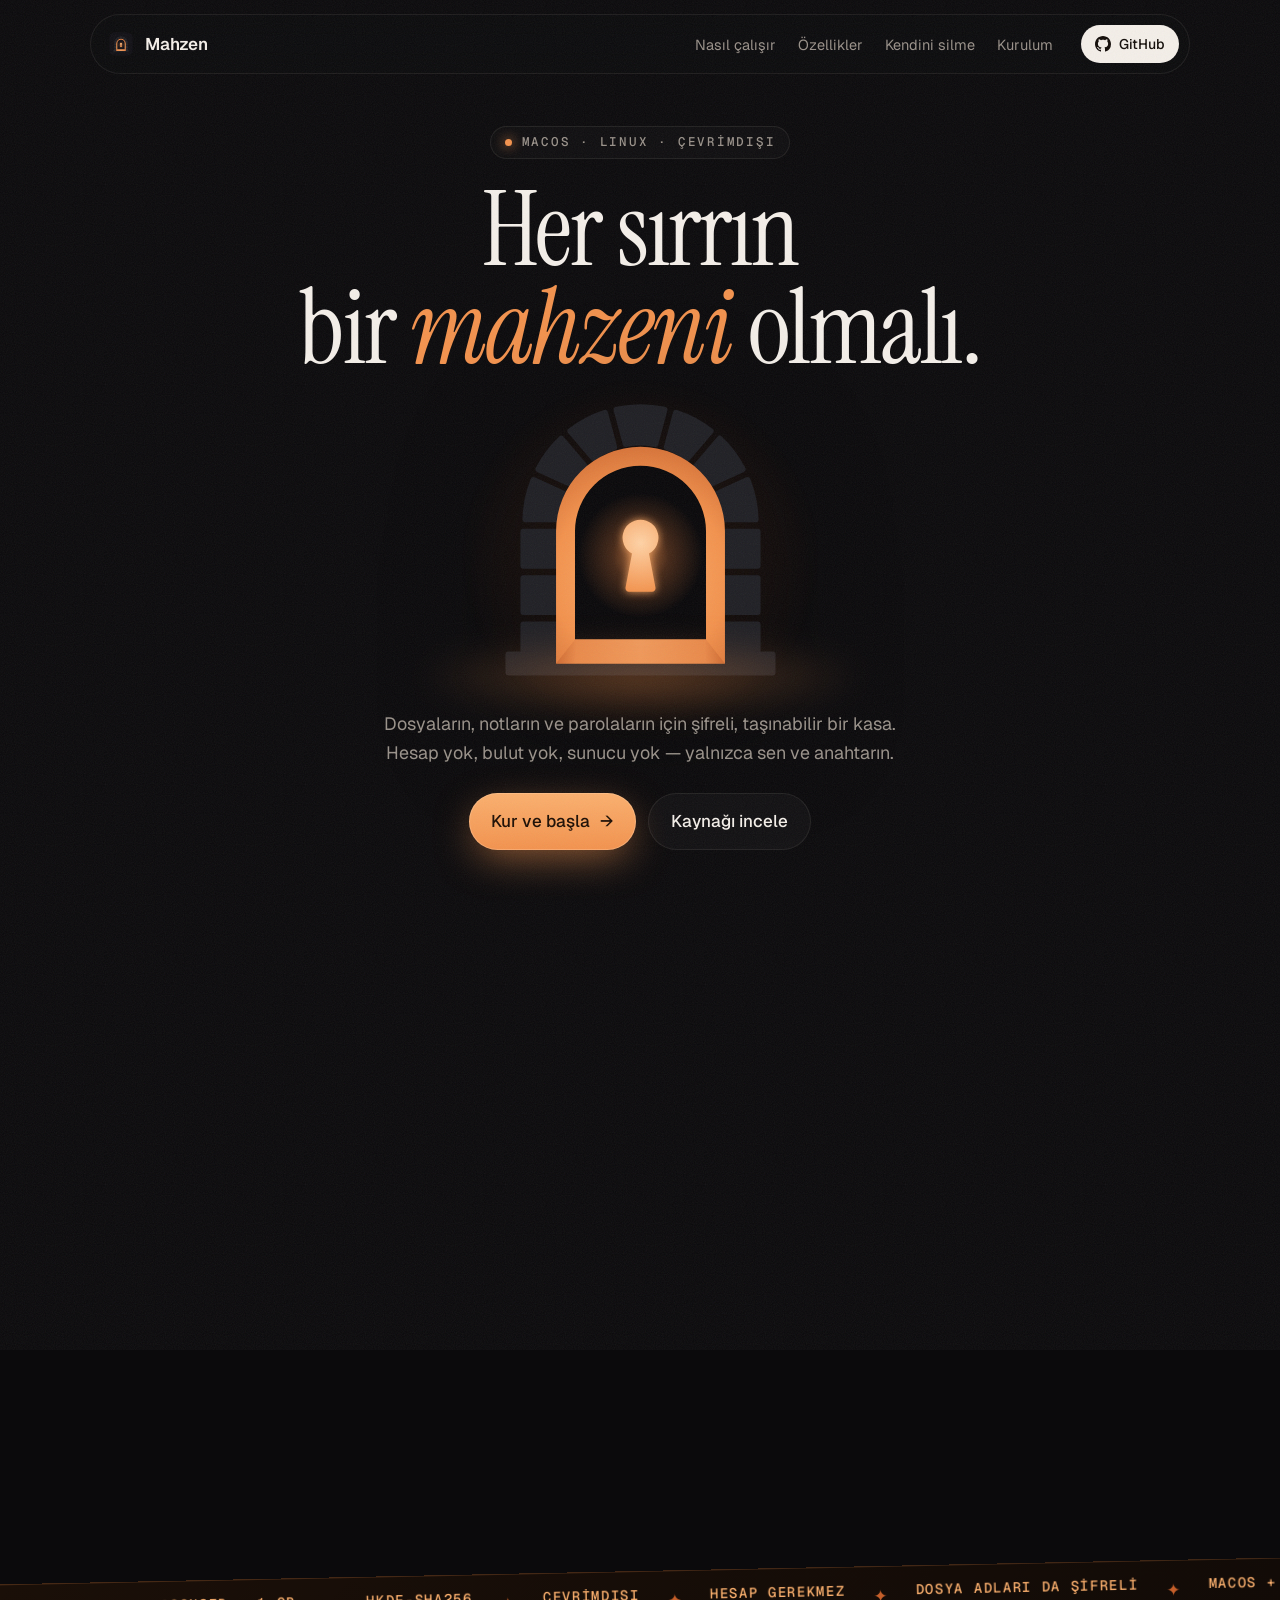
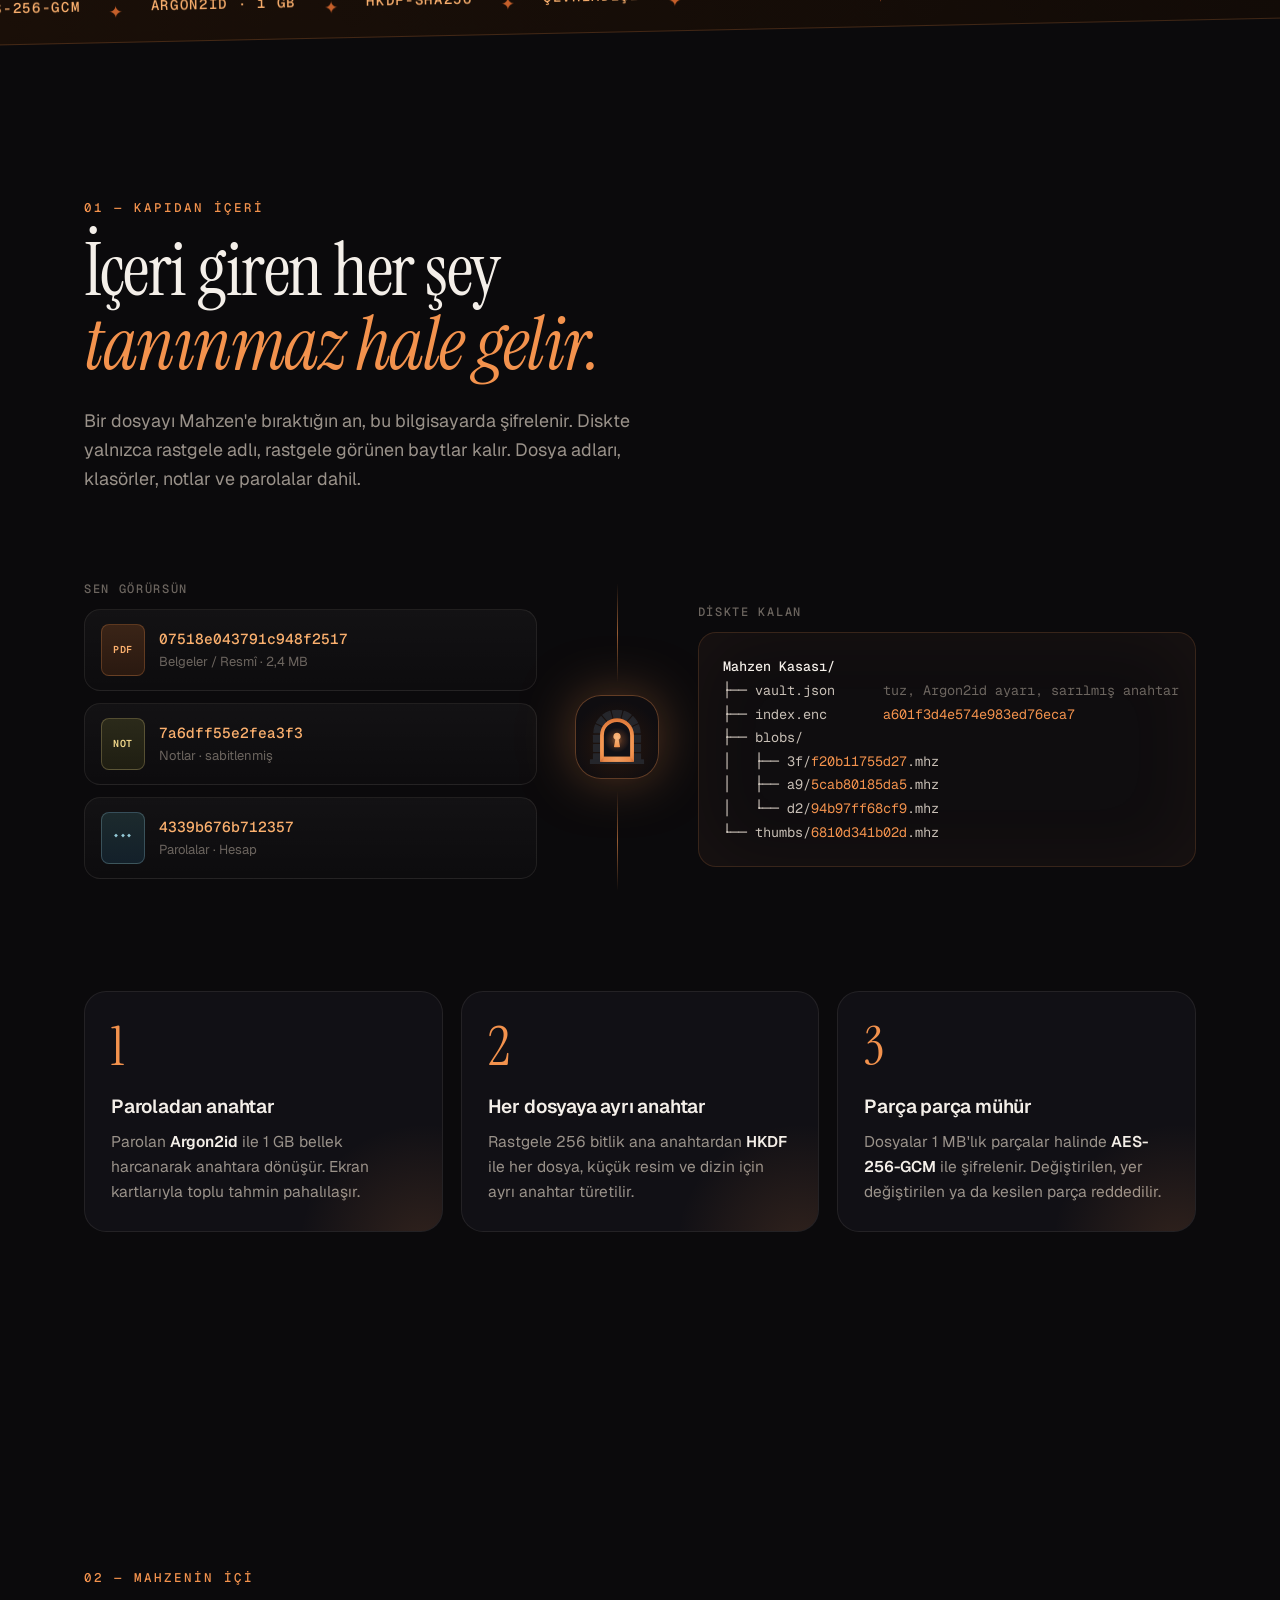
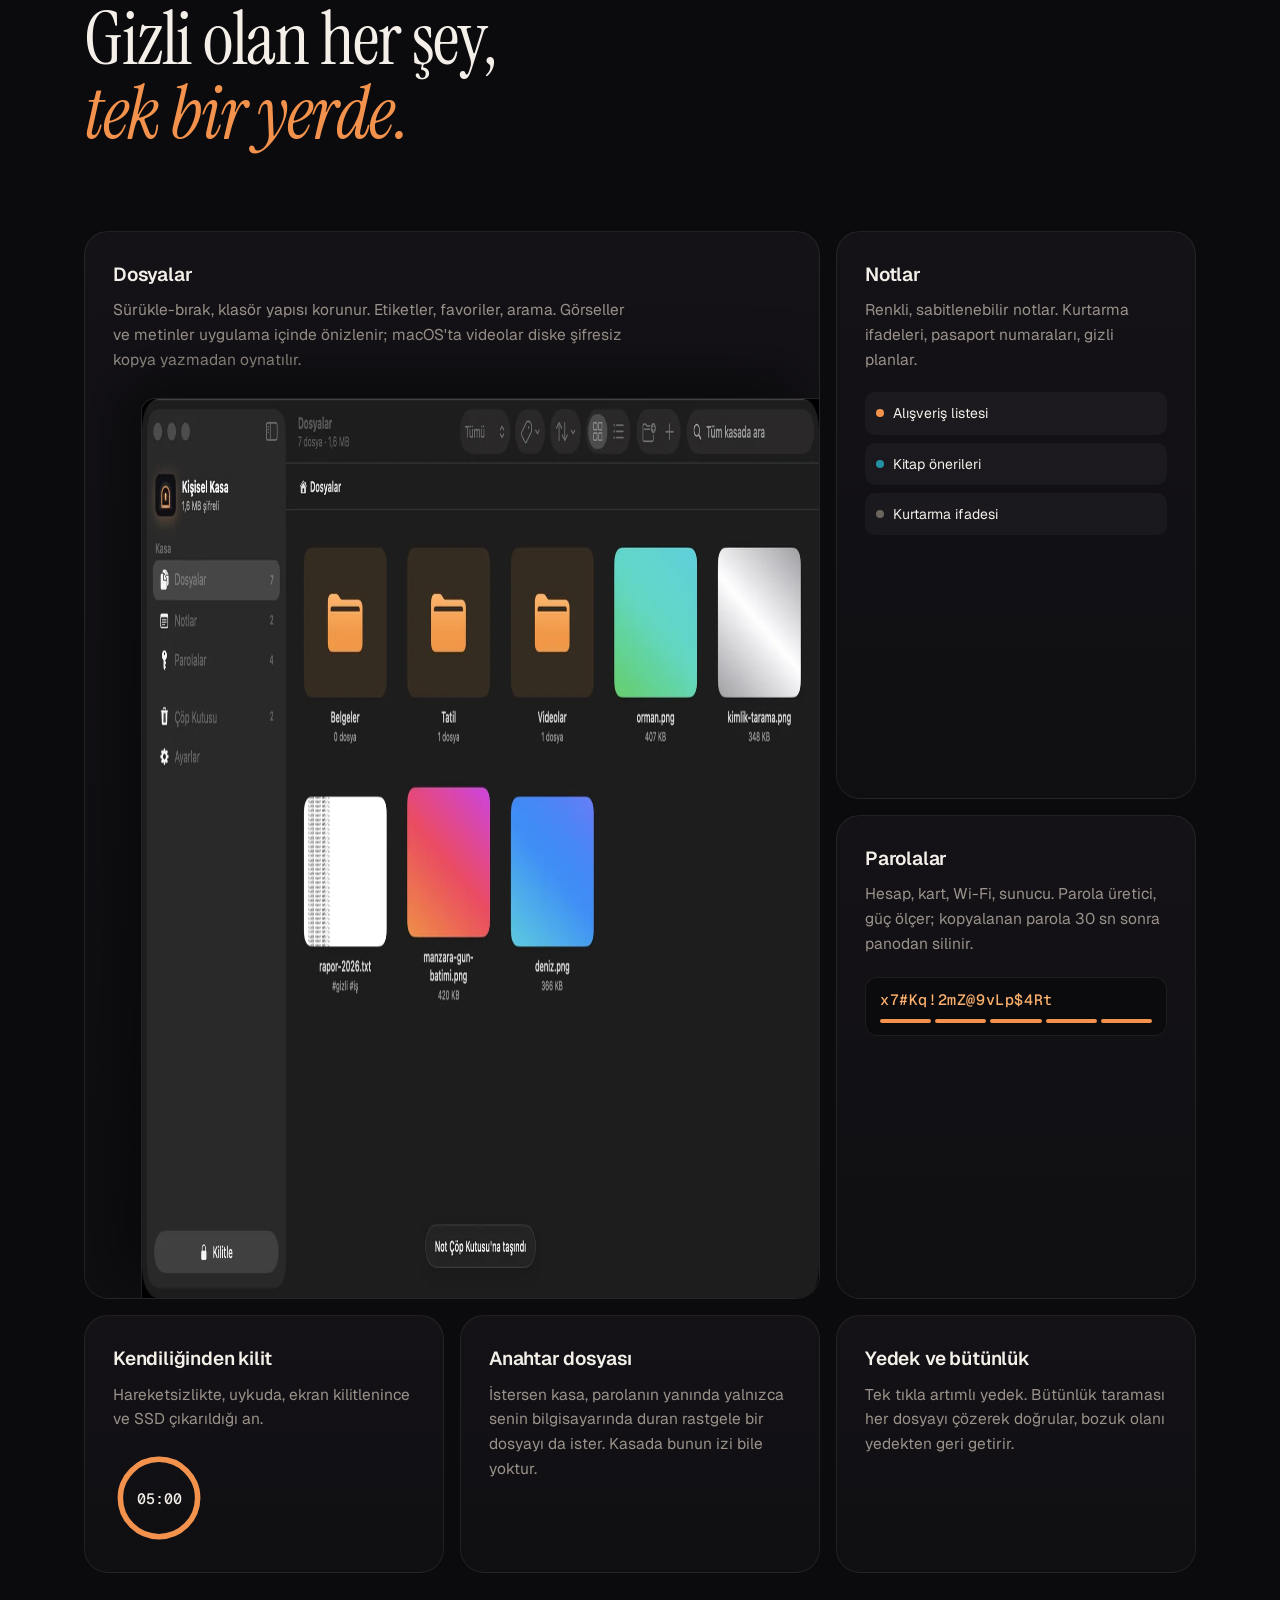
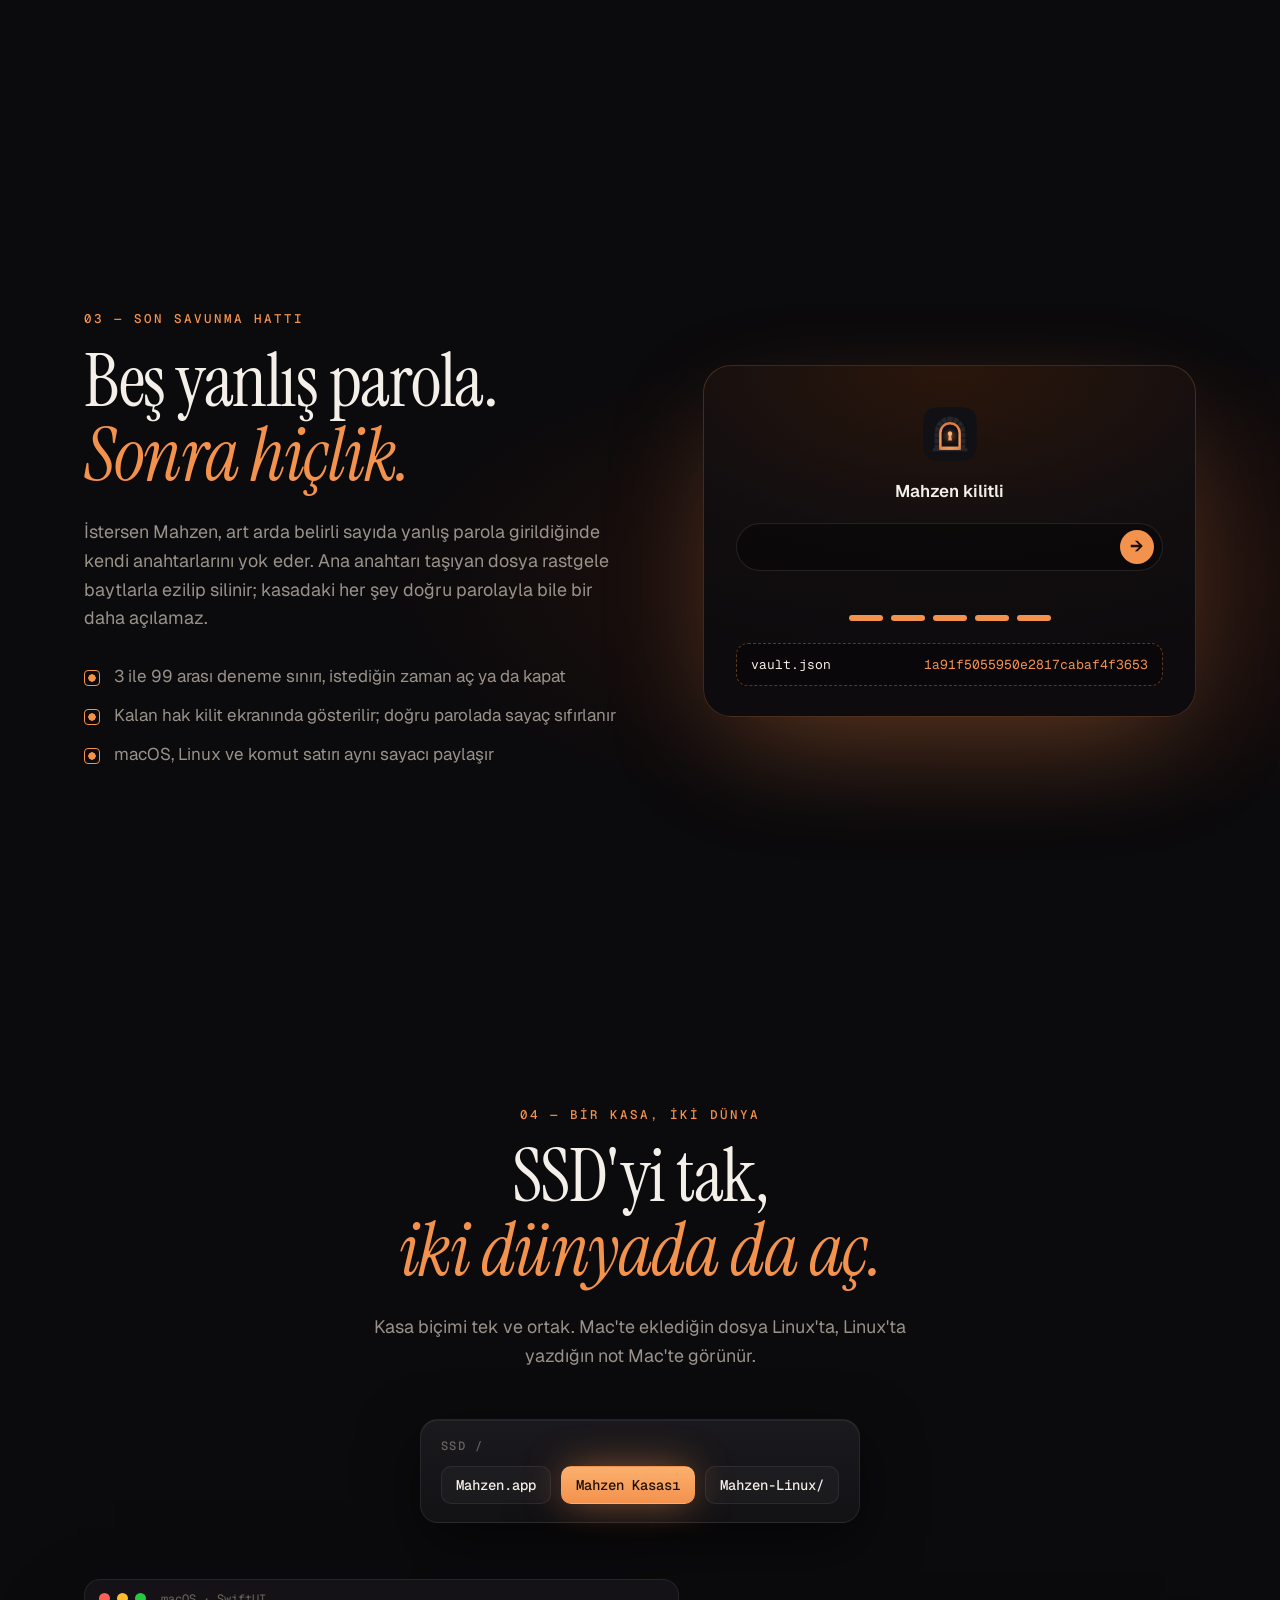
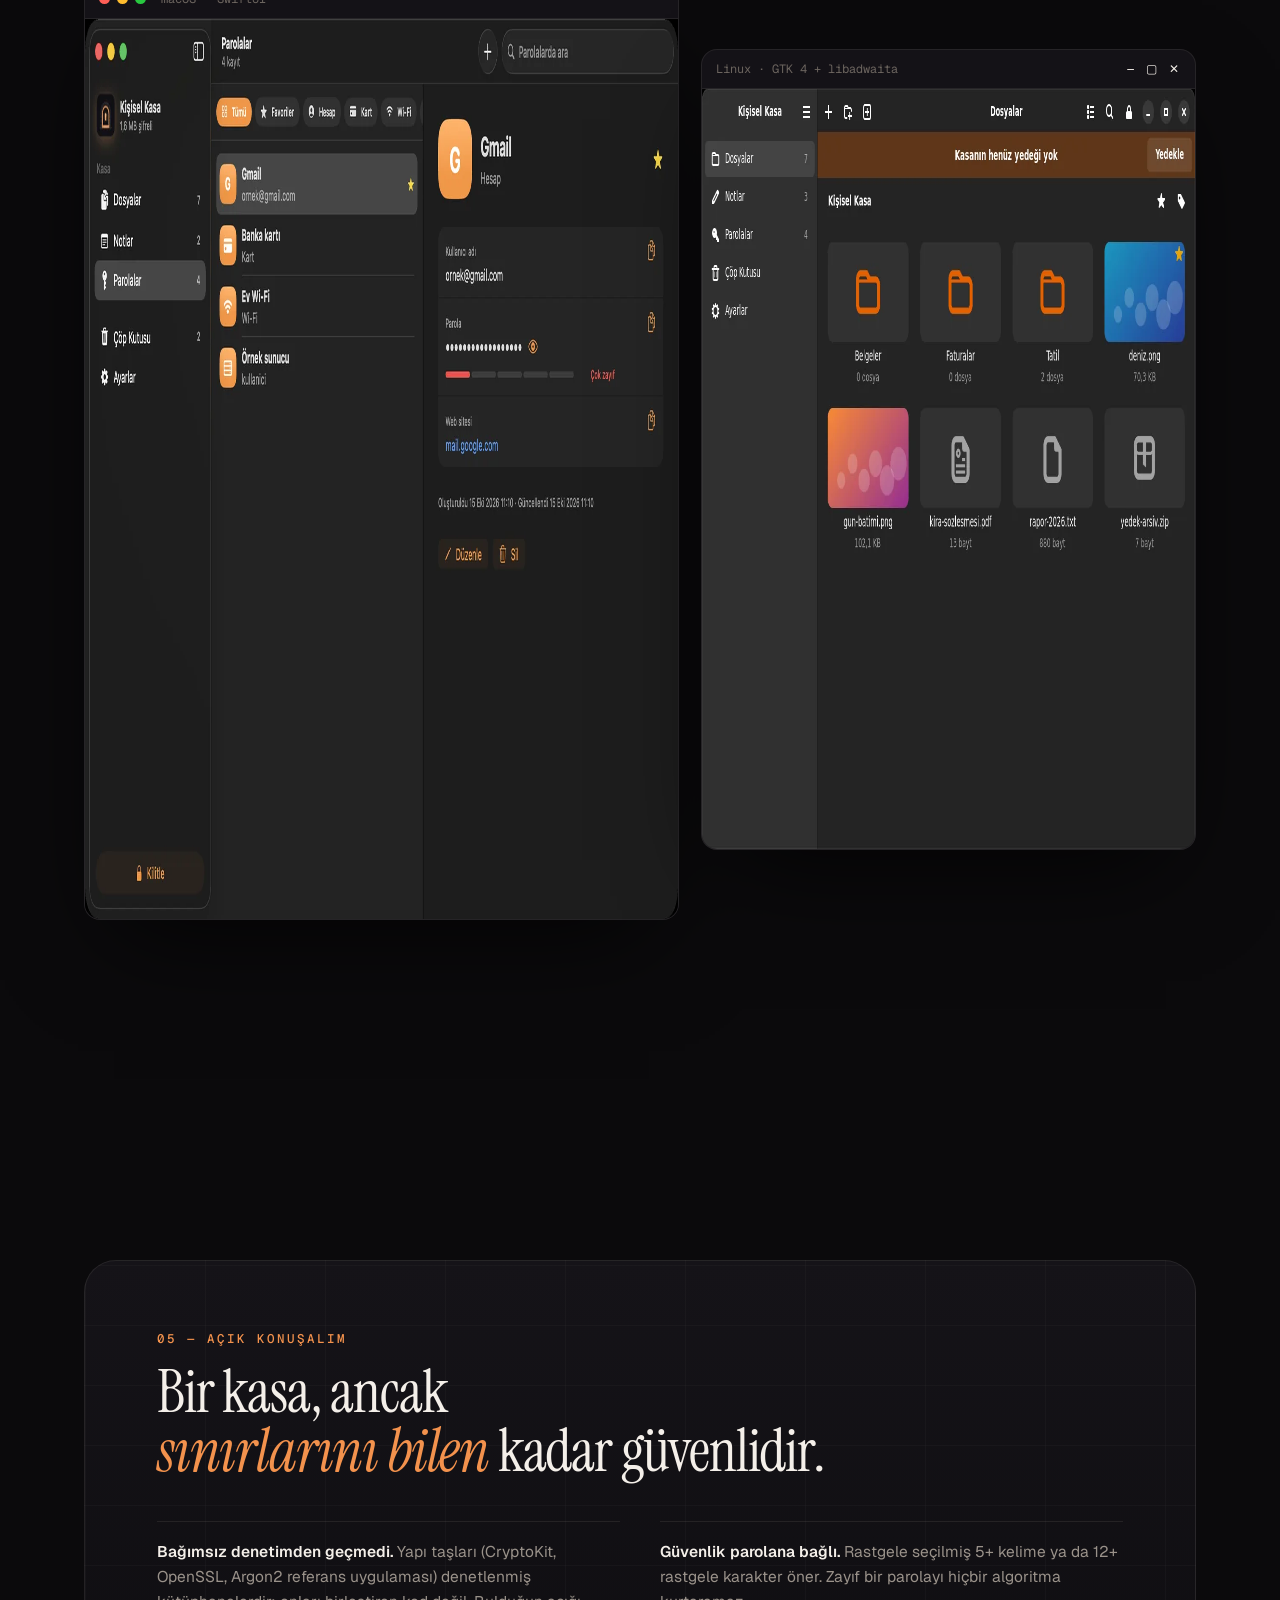
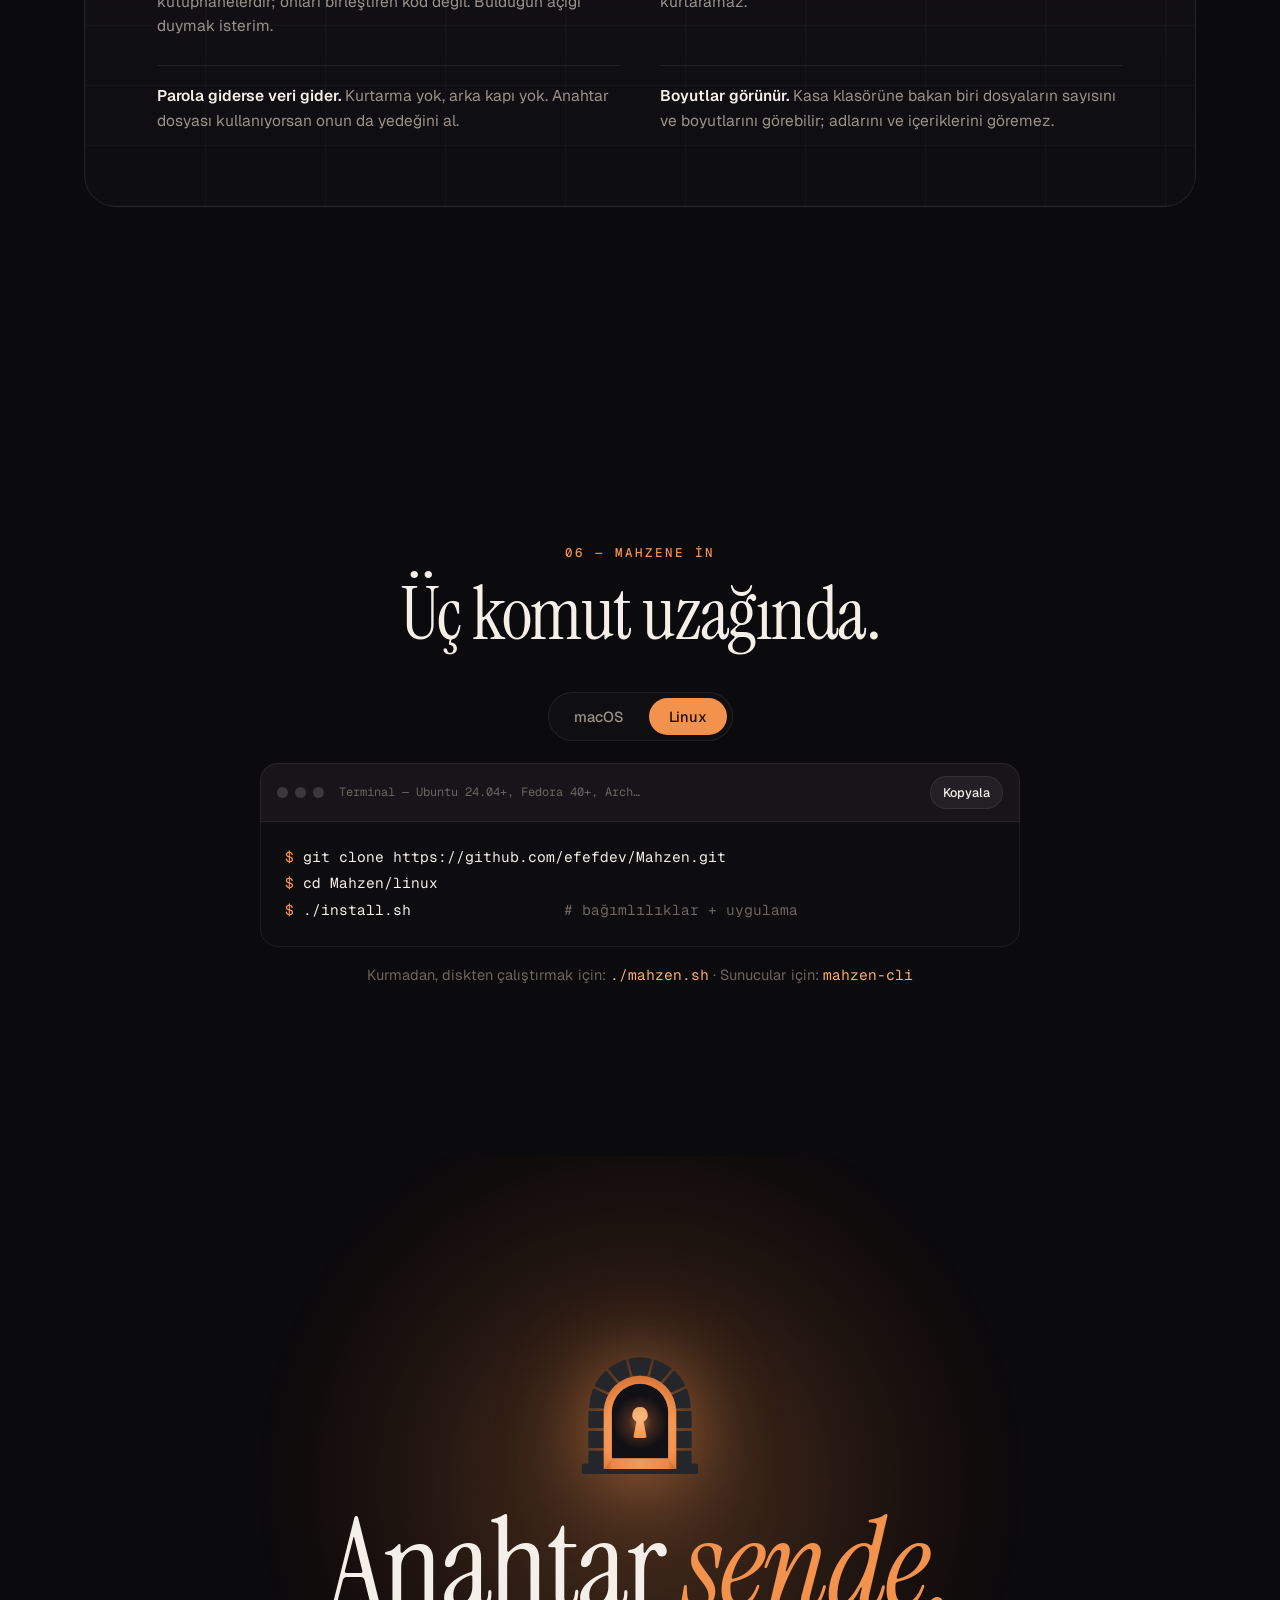
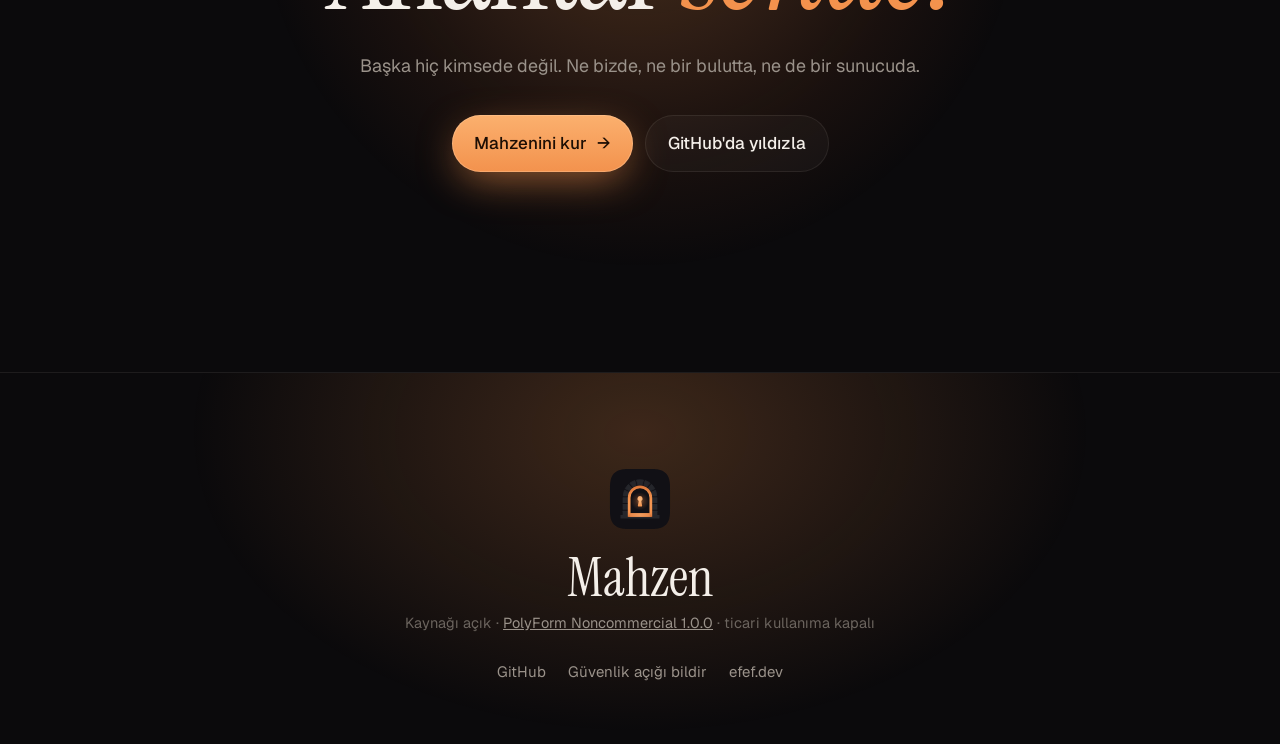
==== site/index.html @ 6183d51f "Tanıtım sitesi: mahzen.efef.dev - site/: tek sayfalık statik site (turuncu-siyah, mahzen kapısı tema" ====
<!doctype html>
<html lang="tr">
<head>
  <meta charset="utf-8">
  <meta name="viewport" content="width=device-width, initial-scale=1">
  <title>Mahzen — Dosyaların için şifreli bir mahzen</title>
  <meta name="description" content="Mahzen; dosyalarını, notlarını ve parolalarını tek bir şifreli klasörde saklayan, çevrimdışı çalışan bir kasa. AES-256-GCM ve Argon2id. macOS ve Linux.">
  <meta name="theme-color" content="#0b0a0c">
  <link rel="canonical" href="https://mahzen.efef.dev/">
  <link rel="icon" href="img/mahzen-logo.svg" type="image/svg+xml">
  <meta property="og:type" content="website">
  <meta property="og:url" content="https://mahzen.efef.dev/">
  <meta property="og:title" content="Mahzen — Dosyaların için şifreli bir mahzen">
  <meta property="og:description" content="Dosyalar, notlar ve parolalar için çevrimdışı, şifreli, taşınabilir kasa. macOS ve Linux.">
  <meta property="og:image" content="https://mahzen.efef.dev/img/og.png">
  <meta name="twitter:card" content="summary_large_image">
  <link rel="preconnect" href="https://fonts.googleapis.com">
  <link rel="preconnect" href="https://fonts.gstatic.com" crossorigin>
  <link href="https://fonts.googleapis.com/css2?family=Geist:wght@300..700&family=Geist+Mono:wght@400;500&family=Instrument+Serif:ital@0;1&display=swap" rel="stylesheet">
  <link rel="stylesheet" href="style.css">
</head>
<body>
  <div class="grain" aria-hidden="true"></div>

  <header class="nav" id="nav">
    <a class="brand" href="#ust" aria-label="Mahzen, başa dön">
      <img src="img/mahzen-logo.svg" alt="" width="28" height="28">
      <span>Mahzen</span>
    </a>
    <nav aria-label="Bölümler">
      <a href="#nasil">Nasıl çalışır</a>
      <a href="#ozellikler">Özellikler</a>
      <a href="#sinir">Kendini silme</a>
      <a href="#kurulum">Kurulum</a>
    </nav>
    <a class="nav-cta" href="https://github.com/efefdev/Mahzen" rel="noopener">
      <svg viewBox="0 0 16 16" aria-hidden="true"><path fill="currentColor" d="M8 0C3.58 0 0 3.58 0 8c0 3.54 2.29 6.53 5.47 7.59.4.07.55-.17.55-.38 0-.19-.01-.82-.01-1.49-2.01.37-2.53-.49-2.69-.94-.09-.23-.48-.94-.82-1.13-.28-.15-.68-.52-.01-.53.63-.01 1.08.58 1.23.82.72 1.21 1.87.87 2.33.66.07-.52.28-.87.51-1.07-1.78-.2-3.64-.89-3.64-3.95 0-.87.31-1.59.82-2.15-.08-.2-.36-1.02.08-2.12 0 0 .67-.21 2.2.82.64-.18 1.32-.27 2-.27.68 0 1.36.09 2 .27 1.53-1.04 2.2-.82 2.2-.82.44 1.1.16 1.92.08 2.12.51.56.82 1.27.82 2.15 0 3.07-1.87 3.75-3.65 3.95.29.25.54.73.54 1.48 0 1.07-.01 1.93-.01 2.2 0 .21.15.46.55.38A8.013 8.013 0 0016 8c0-4.42-3.58-8-8-8z"/></svg>
      GitHub
    </a>
  </header>

  <main id="ust">
    <!-- GİRİŞ: mahzen kapısı -->
    <section class="hero" id="hero">
      <div class="hero-sticky">
        <div class="hero-light" aria-hidden="true"></div>
        <p class="eyebrow"><span class="dot"></span> <span lang="en">macOS · Linux</span> · çevrimdışı</p>
        <h1 class="hero-title">
          <span class="line">Her sırrın</span>
          <span class="line">bir <em>mahzeni</em> olmalı.</span>
        </h1>

        <div class="arch-wrap" aria-hidden="true">
          <svg class="arch" viewBox="440 440 1120 1120">
            <defs>
              <radialGradient id="a-frame" gradientUnits="userSpaceOnUse" cx="1000" cy="1150" r="640">
                <stop offset="0" stop-color="#FBB06E"/><stop offset="0.55" stop-color="#F3924D"/><stop offset="1" stop-color="#C55F2A"/>
              </radialGradient>
              <linearGradient id="a-sill" gradientUnits="userSpaceOnUse" x1="661" y1="0" x2="1339" y2="0">
                <stop offset="0" stop-color="#C9652E"/><stop offset="0.12" stop-color="#E9894A"/><stop offset="0.5" stop-color="#F09A5C"/><stop offset="0.88" stop-color="#E9894A"/><stop offset="1" stop-color="#C9652E"/>
              </linearGradient>
              <radialGradient id="a-glow" gradientUnits="userSpaceOnUse" cx="1000" cy="1060" r="250">
                <stop offset="0" stop-color="#F59A55" stop-opacity="0.75"/><stop offset="0.45" stop-color="#E07A3A" stop-opacity="0.28"/><stop offset="1" stop-color="#E07A3A" stop-opacity="0"/>
              </radialGradient>
              <radialGradient id="a-key" gradientUnits="userSpaceOnUse" cx="1000" cy="1010" r="210">
                <stop offset="0" stop-color="#FFD3A6"/><stop offset="1" stop-color="#F39049"/>
              </radialGradient>
            </defs>
            <path class="stones" fill="#1F1F24" stroke="#1F1F24" stroke-width="24" stroke-linejoin="round" d="M538.0,915.0 A462,462 0 0 1 570.2,757.5 L699.7,816.5 A320,320 0 0 0 680.0,915.0 Z M590.1,713.8 A462,462 0 0 1 682.1,591.7 L774.5,699.9 A320,320 0 0 0 719.6,772.9 Z M718.6,560.6 A462,462 0 0 1 857.4,487.6 L894.3,625.0 A320,320 0 0 0 811.0,668.8 Z M903.8,475.1 A462,462 0 0 1 1096.2,475.1 L1059.4,612.6 A320,320 0 0 0 940.6,612.6 Z M1142.6,487.6 A462,462 0 0 1 1281.4,560.6 L1189.0,668.8 A320,320 0 0 0 1105.7,625.0 Z M1317.9,591.7 A462,462 0 0 1 1409.9,713.8 L1280.4,772.9 A320,320 0 0 0 1225.5,699.9 Z M1429.8,757.5 A462,462 0 0 1 1462.0,915.0 L1320.0,915.0 A320,320 0 0 0 1300.3,816.5 Z"/>
            <g class="stones" fill="#1F1F24">
              <rect x="518" y="953" width="200" height="160" rx="12"/><rect x="518" y="1139" width="200" height="160" rx="12"/>
              <rect x="518" y="1325" width="200" height="160" rx="12"/><rect x="1282" y="953" width="200" height="160" rx="12"/>
              <rect x="1282" y="1139" width="200" height="160" rx="12"/><rect x="1282" y="1325" width="200" height="160" rx="12"/>
              <rect x="458" y="1446" width="1084" height="96" rx="12"/>
            </g>
            <path d="M737,1397 V963 A263,263 0 0 1 1263,963 V1397 Z" fill="#09080A"/>
            <circle class="arch-glow" cx="1000" cy="1060" r="250" fill="url(#a-glow)"/>
            <path fill-rule="evenodd" fill="url(#a-frame)" d="M661,1494 V963 A339,339 0 0 1 1339,963 V1494 Z M737,1397 V963 A263,263 0 0 1 1263,963 V1397 Z"/>
            <path d="M737,1397 H1263 L1339,1494 H661 Z" fill="url(#a-sill)"/>
            <path class="keyhole" fill="url(#a-key)" d="M1000,917 a72,72 0 0 1 34,135.5 L1060,1189 a14,14 0 0 1 -13.7,16.5 H953.7 a14,14 0 0 1 -13.7,-16.5 L966,1052.5 A72,72 0 0 1 1000,917 Z"/>
          </svg>
          <div class="floor-light"></div>
        </div>

        <p class="hero-sub">Dosyaların, notların ve parolaların için şifreli, taşınabilir bir kasa.<br>
          Hesap yok, bulut yok, sunucu yok — yalnızca sen ve anahtarın.</p>
        <div class="hero-cta">
          <a class="btn btn-fire" href="#kurulum">Kur ve başla <span aria-hidden="true">→</span></a>
          <a class="btn btn-ghost" href="https://github.com/efefdev/Mahzen" rel="noopener">Kaynağı incele</a>
        </div>
        <a class="scroll-hint" href="#nasil" aria-label="Aşağı kaydır"><span></span></a>
      </div>
    </section>

    <!-- Kayan şerit -->
    <div class="ticker" aria-label="Teknik özellikler">
      <div class="ticker-track">
        <span lang="en">AES-256-GCM</span><i>✦</i><span lang="en">Argon2id · 1 GB</span><i>✦</i><span lang="en">HKDF-SHA256</span><i>✦</i>
        <span>Çevrimdışı</span><i>✦</i><span>Hesap gerekmez</span><i>✦</i><span>Dosya adları da şifreli</span><i>✦</i>
        <span lang="en">macOS + Linux</span><i>✦</i><span>Kaynağı açık</span><i>✦</i>
        <span lang="en" aria-hidden="true">AES-256-GCM</span><i aria-hidden="true">✦</i><span lang="en" aria-hidden="true">Argon2id · 1 GB</span><i aria-hidden="true">✦</i><span lang="en" aria-hidden="true">HKDF-SHA256</span><i aria-hidden="true">✦</i>
        <span aria-hidden="true">Çevrimdışı</span><i aria-hidden="true">✦</i><span aria-hidden="true">Hesap gerekmez</span><i aria-hidden="true">✦</i><span aria-hidden="true">Dosya adları da şifreli</span><i aria-hidden="true">✦</i>
        <span lang="en" aria-hidden="true">macOS + Linux</span><i aria-hidden="true">✦</i><span aria-hidden="true">Kaynağı açık</span><i aria-hidden="true">✦</i>
      </div>
    </div>

    <!-- NASIL ÇALIŞIR: şifreleme gösterimi -->
    <section class="section how" id="nasil">
      <div class="section-head">
        <p class="kicker">01 — Kapıdan içeri</p>
        <h2>İçeri giren her şey<br><em>tanınmaz hale gelir.</em></h2>
        <p class="lede">Bir dosyayı Mahzen'e bıraktığın an, bu bilgisayarda şifrelenir. Diskte yalnızca rastgele adlı,
          rastgele görünen baytlar kalır. Dosya adları, klasörler, notlar ve parolalar dahil.</p>
      </div>

      <div class="cipher" id="cipher">
        <div class="cipher-col">
          <p class="cipher-label">Sen görürsün</p>
          <div class="file-card plain">
            <div class="file-icon"><span>PDF</span></div>
            <div>
              <p class="file-name" data-plain="pasaport-taramasi.pdf">pasaport-taramasi.pdf</p>
              <p class="file-meta">Belgeler / Resmî · 2,4 MB</p>
            </div>
          </div>
          <div class="file-card plain">
            <div class="file-icon note"><span>NOT</span></div>
            <div>
              <p class="file-name" data-plain="Kurtarma ifadesi">Kurtarma ifadesi</p>
              <p class="file-meta">Notlar · sabitlenmiş</p>
            </div>
          </div>
          <div class="file-card plain">
            <div class="file-icon key"><span>***</span></div>
            <div>
              <p class="file-name" data-plain="banka@ornek.com">banka@ornek.com</p>
              <p class="file-meta">Parolalar · Hesap</p>
            </div>
          </div>
        </div>

        <div class="cipher-gate" aria-hidden="true">
          <div class="gate-line"></div>
          <div class="gate-badge">
            <img src="img/mahzen-sembol.svg" alt="" width="56" height="56">
          </div>
          <div class="gate-line"></div>
        </div>

        <div class="cipher-col">
          <p class="cipher-label">Diskte kalan</p>
          <pre class="disk" id="disk" aria-label="Kasa klasörünün içeriği: yalnızca şifreli dosyalar"><span class="dir">Mahzen Kasası/</span>
├── vault.json      <span class="c">tuz, Argon2id ayarı, sarılmış anahtar</span>
├── index.enc       <span class="hex" data-len="24"></span>
├── blobs/
│   ├── 3f/<span class="hex" data-len="12"></span>.mhz
│   ├── a9/<span class="hex" data-len="12"></span>.mhz
│   └── d2/<span class="hex" data-len="12"></span>.mhz
└── thumbs/<span class="hex" data-len="12"></span>.mhz</pre>
        </div>
      </div>

      <ol class="steps">
        <li>
          <span class="step-n">1</span>
          <h3>Paroladan anahtar</h3>
          <p>Parolan <b>Argon2id</b> ile 1 GB bellek harcanarak anahtara dönüşür. Ekran kartlarıyla toplu tahmin pahalılaşır.</p>
        </li>
        <li>
          <span class="step-n">2</span>
          <h3>Her dosyaya ayrı anahtar</h3>
          <p>Rastgele 256 bitlik ana anahtardan <b>HKDF</b> ile her dosya, küçük resim ve dizin için ayrı anahtar türetilir.</p>
        </li>
        <li>
          <span class="step-n">3</span>
          <h3>Parça parça mühür</h3>
          <p>Dosyalar 1 MB'lık parçalar halinde <b>AES-256-GCM</b> ile şifrelenir. Değiştirilen, yer değiştirilen ya da kesilen parça reddedilir.</p>
        </li>
      </ol>
    </section>

    <!-- ÖZELLİKLER -->
    <section class="section features" id="ozellikler">
      <div class="section-head">
        <p class="kicker">02 — Mahzenin içi</p>
        <h2>Gizli olan her şey,<br><em>tek bir yerde.</em></h2>
      </div>

      <div class="bento">
        <article class="tile tile-wide tile-shot">
          <div class="tile-text">
            <h3>Dosyalar</h3>
            <p>Sürükle-bırak, klasör yapısı korunur. Etiketler, favoriler, arama. Görseller ve metinler
              uygulama içinde önizlenir; macOS'ta videolar diske şifresiz kopya yazmadan oynatılır.</p>
          </div>
          <img src="img/mac-dosyalar.webp" alt="Mahzen'de dosyalar ekranı" loading="lazy" width="1400" height="900">
        </article>
        <article class="tile">
          <h3>Notlar</h3>
          <p>Renkli, sabitlenebilir notlar. Kurtarma ifadeleri, pasaport numaraları, gizli planlar.</p>
          <div class="mini-notes" aria-hidden="true">
            <span style="--c:#F3924D">Alışveriş listesi</span><span style="--c:#2190a4">Kitap önerileri</span><span>Kurtarma ifadesi</span>
          </div>
        </article>
        <article class="tile">
          <h3>Parolalar</h3>
          <p>Hesap, kart, Wi-Fi, sunucu. Parola üretici, güç ölçer; kopyalanan parola 30 sn sonra panodan silinir.</p>
          <div class="pw-demo" aria-hidden="true"><code id="pwgen">x7#Kq!2mZ@9vLp$4Rt</code><span class="meter"><i></i><i></i><i></i><i></i><i></i></span></div>
        </article>
        <article class="tile">
          <h3>Kendiliğinden kilit</h3>
          <p>Hareketsizlikte, uykuda, ekran kilitlenince ve SSD çıkarıldığı an.</p>
          <div class="lock-ring" aria-hidden="true"><svg viewBox="0 0 100 100"><circle cx="50" cy="50" r="42"/><circle class="prog" cx="50" cy="50" r="42"/></svg><span>05:00</span></div>
        </article>
        <article class="tile">
          <h3>Anahtar dosyası</h3>
          <p>İstersen kasa, parolanın yanında yalnızca senin bilgisayarında duran rastgele bir dosyayı da ister.
            Kasada bunun izi bile yoktur.</p>
        </article>
        <article class="tile">
          <h3>Yedek ve bütünlük</h3>
          <p>Tek tıkla artımlı yedek. Bütünlük taraması her dosyayı çözerek doğrular, bozuk olanı yedekten geri getirir.</p>
        </article>
      </div>
    </section>

    <!-- KENDİNİ SİLME -->
    <section class="section wipe" id="sinir">
      <div class="wipe-grid">
        <div class="section-head">
          <p class="kicker">03 — Son savunma hattı</p>
          <h2>Beş yanlış parola.<br><em>Sonra hiçlik.</em></h2>
          <p class="lede">İstersen Mahzen, art arda belirli sayıda yanlış parola girildiğinde kendi anahtarlarını
            yok eder. Ana anahtarı taşıyan dosya rastgele baytlarla ezilip silinir; kasadaki her şey
            doğru parolayla bile bir daha açılamaz.</p>
          <ul class="ticks">
            <li>3 ile 99 arası deneme sınırı, istediğin zaman aç ya da kapat</li>
            <li>Kalan hak kilit ekranında gösterilir; doğru parolada sayaç sıfırlanır</li>
            <li>macOS, Linux ve komut satırı aynı sayacı paylaşır</li>
          </ul>
        </div>

        <div class="wipe-demo" id="wipeDemo" aria-hidden="true">
          <div class="wd-head">
            <img src="img/mahzen-logo.svg" alt="" width="64" height="64">
            <p class="wd-title">Mahzen kilitli</p>
          </div>
          <div class="wd-field"><span class="wd-dots" id="wdDots"></span><span class="wd-go">→</span></div>
          <p class="wd-msg" id="wdMsg">&nbsp;</p>
          <div class="wd-pips" id="wdPips"><i></i><i></i><i></i><i></i><i></i></div>
          <div class="wd-file" id="wdFile">
            <span class="wd-file-name">vault.json</span>
            <span class="wd-file-bytes" id="wdBytes"></span>
          </div>
        </div>
      </div>
    </section>

    <!-- İKİ SİSTEM -->
    <section class="section two" id="iki">
      <div class="section-head center">
        <p class="kicker">04 — Bir kasa, iki dünya</p>
        <h2>SSD'yi tak,<br><em>iki dünyada da aç.</em></h2>
        <p class="lede">Kasa biçimi tek ve ortak. Mac'te eklediğin dosya Linux'ta, Linux'ta yazdığın not Mac'te görünür.</p>
      </div>

      <div class="drive" aria-hidden="true">
        <div class="drive-body">
          <p class="drive-label">SSD /</p>
          <div class="drive-row"><span class="chip mac"> Mahzen.app</span><span class="chip vault">Mahzen Kasası</span><span class="chip linux">Mahzen-Linux/</span></div>
        </div>
      </div>

      <div class="duo">
        <figure class="device mac">
          <div class="device-bar"><i></i><i></i><i></i><span>macOS · SwiftUI</span></div>
          <img src="img/mac-parolalar.webp" alt="macOS'ta Mahzen parolalar ekranı" loading="lazy" width="1400" height="900">
        </figure>
        <figure class="device linux">
          <div class="device-bar"><span>Linux · GTK 4 + libadwaita</span><b>— ▢ ✕</b></div>
          <img src="img/linux-dosyalar.webp" alt="Linux'ta Mahzen dosyalar ekranı" loading="lazy" width="1024" height="760">
        </figure>
      </div>
    </section>

    <!-- DÜRÜSTLÜK -->
    <section class="section honest" id="sinirlar">
      <div class="honest-card">
        <p class="kicker">05 — Açık konuşalım</p>
        <h2>Bir kasa, ancak<br><em>sınırlarını bilen</em> kadar güvenlidir.</h2>
        <div class="honest-grid">
          <p><b>Bağımsız denetimden geçmedi.</b> Yapı taşları (CryptoKit, OpenSSL, Argon2 referans uygulaması) denetlenmiş kütüphanelerdir; onları birleştiren kod değil. Bulduğun açığı duymak isterim.</p>
          <p><b>Güvenlik parolana bağlı.</b> Rastgele seçilmiş 5+ kelime ya da 12+ rastgele karakter öner. Zayıf bir parolayı hiçbir algoritma kurtaramaz.</p>
          <p><b>Parola giderse veri gider.</b> Kurtarma yok, arka kapı yok. Anahtar dosyası kullanıyorsan onun da yedeğini al.</p>
          <p><b>Boyutlar görünür.</b> Kasa klasörüne bakan biri dosyaların sayısını ve boyutlarını görebilir; adlarını ve içeriklerini göremez.</p>
        </div>
      </div>
    </section>

    <!-- KURULUM -->
    <section class="section install" id="kurulum">
      <div class="section-head center">
        <p class="kicker">06 — Mahzene in</p>
        <h2>Üç komut uzağında.</h2>
      </div>

      <div class="tabs" role="tablist" aria-label="İşletim sistemi">
        <button role="tab" aria-selected="true" aria-controls="t-mac" id="tab-mac">macOS</button>
        <button role="tab" aria-selected="false" aria-controls="t-linux" id="tab-linux">Linux</button>
      </div>

      <div class="term" id="t-mac" role="tabpanel" aria-labelledby="tab-mac">
        <div class="term-bar"><i></i><i></i><i></i><span>Terminal — macOS 14+, Xcode 15.3+</span><button class="copy" data-copy="git clone https://github.com/efefdev/Mahzen.git && cd Mahzen && ./scripts/build-app.sh">Kopyala</button></div>
        <pre><code><span class="p">$</span> git clone https://github.com/efefdev/Mahzen.git
<span class="p">$</span> cd Mahzen
<span class="p">$</span> ./scripts/build-app.sh       <span class="c"># dist/Mahzen.app</span></code></pre>
        <p class="term-note">Uygulamayı SSD'nin köküne kopyala; kasa yanında <code>Mahzen Kasası</code> olarak oluşur.</p>
      </div>
      <div class="term" id="t-linux" role="tabpanel" aria-labelledby="tab-linux" hidden>
        <div class="term-bar"><i></i><i></i><i></i><span>Terminal — Ubuntu 24.04+, Fedora 40+, Arch…</span><button class="copy" data-copy="git clone https://github.com/efefdev/Mahzen.git && cd Mahzen/linux && ./install.sh">Kopyala</button></div>
        <pre><code><span class="p">$</span> git clone https://github.com/efefdev/Mahzen.git
<span class="p">$</span> cd Mahzen/linux
<span class="p">$</span> ./install.sh                 <span class="c"># bağımlılıklar + uygulama</span></code></pre>
        <p class="term-note">Kurmadan, diskten çalıştırmak için: <code>./mahzen.sh</code> · Sunucular için: <code>mahzen-cli</code></p>
      </div>
    </section>

    <!-- KAPANIŞ -->
    <section class="finale" id="son">
      <div class="finale-glow" aria-hidden="true"></div>
      <img class="finale-key" src="img/mahzen-sembol.svg" alt="" width="120" height="120">
      <h2>Anahtar <em>sende.</em></h2>
      <p class="lede">Başka hiç kimsede değil. Ne bizde, ne bir bulutta, ne de bir sunucuda.</p>
      <div class="hero-cta">
        <a class="btn btn-fire" href="#kurulum">Mahzenini kur <span aria-hidden="true">→</span></a>
        <a class="btn btn-ghost" href="https://github.com/efefdev/Mahzen" rel="noopener">GitHub'da yıldızla</a>
      </div>
    </section>
  </main>

  <footer class="footer">
    <div class="footer-glow" aria-hidden="true"></div>
    <img src="img/mahzen-logo.svg" alt="" width="72" height="72">
    <p class="footer-title">Mahzen</p>
    <p class="footer-sub">Kaynağı açık · <a href="https://github.com/efefdev/Mahzen/blob/main/LICENSE" rel="noopener">PolyForm Noncommercial 1.0.0</a> · ticari kullanıma kapalı</p>
    <p class="footer-links">
      <a href="https://github.com/efefdev/Mahzen" rel="noopener">GitHub</a>
      <a href="https://github.com/efefdev/Mahzen/blob/main/SECURITY.md" rel="noopener">Güvenlik açığı bildir</a>
      <a href="https://efef.dev" rel="noopener">efef.dev</a>
    </p>
  </footer>

  <script src="main.js" defer></script>
</body>
</html>
---- site/style.css ----
/* Mahzen tanıtım sitesi — turuncu & siyah, mahzen kapısı teması */

:root {
  --bg: #0b0a0c;
  --bg-2: #111015;
  --stone: #1f1f24;
  --stone-2: #2a2a30;
  --line: rgba(255, 236, 220, 0.08);
  --text: #f4efe9;
  --muted: #9a928a;
  --dim: #6c655f;
  --fire: #f3924d;
  --fire-hi: #fbb06e;
  --fire-lo: #c55f2a;
  --ember: #ff6a2a;
  --serif: "Instrument Serif", "Times New Roman", serif;
  --sans: "Geist", ui-sans-serif, system-ui, sans-serif;
  --mono: "Geist Mono", ui-monospace, "SF Mono", monospace;
  --pad: clamp(20px, 5vw, 64px);
  --p: 0; /* giriş bölümünde kaydırma ilerlemesi (0…1), main.js ayarlar */
}

* { box-sizing: border-box; }
html { scroll-behavior: smooth; -webkit-text-size-adjust: 100%; overflow-x: clip; }
body {
  margin: 0;
  background: var(--bg);
  color: var(--text);
  font: 400 17px/1.6 var(--sans);
  -webkit-font-smoothing: antialiased;
  overflow-x: hidden;
}
img { max-width: 100%; display: block; }
a { color: inherit; }
b { font-weight: 600; color: var(--text); }
em { font-family: var(--serif); font-style: italic; font-weight: 400; color: var(--fire); }
::selection { background: var(--fire); color: #1a0d05; }
:focus-visible { outline: 2px solid var(--fire); outline-offset: 3px; border-radius: 6px; }

/* Film greni */
.grain {
  position: fixed; inset: -50%; z-index: 100; pointer-events: none; opacity: .07;
  background-image: url("data:image/svg+xml,%3Csvg xmlns='http://www.w3.org/2000/svg' width='200' height='200'%3E%3Cfilter id='n'%3E%3CfeTurbulence type='fractalNoise' baseFrequency='.9' numOctaves='3' stitchTiles='stitch'/%3E%3C/filter%3E%3Crect width='100%25' height='100%25' filter='url(%23n)'/%3E%3C/svg%3E");
  animation: grain 1.2s steps(6) infinite;
}
@keyframes grain {
  0% { transform: translate(0, 0); } 20% { transform: translate(-3%, 2%); } 40% { transform: translate(2%, -4%); }
  60% { transform: translate(-4%, -1%); } 80% { transform: translate(3%, 3%); } 100% { transform: translate(0, 0); }
}

/* ÜST ÇUBUK */
.nav {
  position: fixed; top: 14px; left: 50%; transform: translateX(-50%); z-index: 50;
  display: flex; align-items: center; gap: 28px;
  width: min(1100px, calc(100% - 28px));
  padding: 10px 10px 10px 16px;
  border: 1px solid var(--line); border-radius: 999px;
  background: rgba(14, 13, 16, 0.55);
  backdrop-filter: blur(18px) saturate(140%); -webkit-backdrop-filter: blur(18px) saturate(140%);
  transition: background .3s, border-color .3s;
}
.nav.scrolled { background: rgba(14, 13, 16, 0.82); border-color: rgba(243, 146, 77, 0.18); }
.brand { display: flex; align-items: center; gap: 10px; text-decoration: none; font-weight: 600; letter-spacing: -.01em; }
.brand img { border-radius: 7px; }
.nav nav { display: flex; gap: 22px; margin-left: auto; }
.nav nav a { text-decoration: none; color: var(--muted); font-size: 14.5px; transition: color .2s; }
.nav nav a:hover { color: var(--text); }
.nav-cta {
  display: inline-flex; align-items: center; gap: 8px; text-decoration: none;
  font-size: 14px; font-weight: 500; padding: 8px 14px; border-radius: 999px;
  background: var(--text); color: #120c08; transition: transform .2s, background .2s;
}
.nav-cta svg { width: 16px; height: 16px; }
.nav-cta:hover { background: var(--fire-hi); transform: translateY(-1px); }

/* GİRİŞ */
.hero { position: relative; height: 175vh; }
.hero-sticky {
  position: sticky; top: 0; height: 100vh; min-height: 640px; overflow: hidden;
  display: flex; flex-direction: column; align-items: center; justify-content: flex-start;
  padding: clamp(96px, 14vh, 140px) var(--pad) 40px; text-align: center;
}
.hero-light {
  position: absolute; left: 50%; top: 62%; width: 160vmax; height: 160vmax; pointer-events: none;
  transform: translate(-50%, -50%) scale(calc(0.25 + var(--p) * 1.1));
  background: radial-gradient(closest-side, rgba(243, 146, 77, calc(.22 + var(--p) * .5)), rgba(197, 95, 42, calc(.08 + var(--p) * .2)) 45%, transparent 70%);
  filter: blur(10px);
}
.eyebrow {
  position: relative; display: inline-flex; align-items: center; gap: 10px; margin: 0 0 22px;
  font: 500 12.5px/1 var(--mono); letter-spacing: .14em; text-transform: uppercase; color: var(--muted);
  padding: 9px 14px; border: 1px solid var(--line); border-radius: 999px; background: rgba(255, 255, 255, 0.02);
  opacity: calc(1 - var(--p) * 2.2);
}
.dot { width: 7px; height: 7px; border-radius: 50%; background: var(--fire); box-shadow: 0 0 12px var(--fire); animation: pulse 2.4s ease-in-out infinite; }
@keyframes pulse { 50% { opacity: .35; } }
.hero-title {
  position: relative; margin: 0; font: 400 clamp(44px, min(8.2vw, 11.5vh), 124px)/.95 var(--serif); letter-spacing: -.02em;
  opacity: calc(1 - var(--p) * 2);
  transform: translateY(calc(var(--p) * -60px));
}
.hero-title .line { display: block; }
.hero-title em { color: var(--fire); }
.arch-wrap {
  position: relative; width: clamp(190px, min(32vw, 31vh), 420px); margin: clamp(14px, 2.6vh, 34px) auto 0;
  transform: scale(calc(1 + var(--p) * 2.4)) translateY(calc(var(--p) * -10%));
  transform-origin: 50% 46%;
  will-change: transform;
}
.arch { width: 100%; height: auto; display: block; overflow: visible; filter: drop-shadow(0 30px 60px rgba(0, 0, 0, .6)); }
.arch-glow { animation: breathe 4.5s ease-in-out infinite; transform-origin: 1000px 1060px; }
.keyhole { filter: drop-shadow(0 0 18px rgba(255, 170, 100, .9)); }
@keyframes breathe { 50% { opacity: .55; transform: scale(.88); } }
.floor-light {
  position: absolute; left: 50%; bottom: -14%; width: 160%; height: 30%; transform: translateX(-50%);
  background: radial-gradient(closest-side, rgba(243, 146, 77, .35), transparent);
  filter: blur(14px); pointer-events: none;
}
.hero-sub {
  position: relative; max-width: 620px; margin: clamp(22px, 3.4vh, 40px) auto 0; color: var(--muted);
  font-size: clamp(16px, 1.4vw, 18.5px); opacity: calc(1 - var(--p) * 2.5);
}
.hero-cta { position: relative; display: flex; gap: 12px; justify-content: center; flex-wrap: wrap; margin-top: clamp(18px, 2.8vh, 26px); opacity: calc(1 - var(--p) * 2.5); }
.finale .hero-cta { opacity: 1; }
.btn {
  display: inline-flex; align-items: center; gap: 10px; padding: 14px 22px; border-radius: 999px;
  font-weight: 500; text-decoration: none; transition: transform .2s, box-shadow .2s, background .2s;
}
.btn-fire {
  color: #1d0e04; background: linear-gradient(180deg, var(--fire-hi), var(--fire));
  box-shadow: 0 0 0 1px rgba(255, 210, 170, .35) inset, 0 12px 40px -8px rgba(243, 146, 77, .65);
}
.btn-fire:hover { transform: translateY(-2px); box-shadow: 0 0 0 1px rgba(255, 210, 170, .5) inset, 0 18px 50px -8px rgba(243, 146, 77, .85); }
.btn-ghost { border: 1px solid var(--line); background: rgba(255, 255, 255, .03); }
.btn-ghost:hover { border-color: rgba(243, 146, 77, .4); transform: translateY(-2px); }
.scroll-hint {
  display: none; position: absolute; bottom: 26px; left: 50%; width: 24px; height: 38px; margin-left: -12px;
  border: 1.5px solid rgba(244, 239, 233, .25); border-radius: 14px; opacity: calc(1 - var(--p) * 4);
}
.scroll-hint span { position: absolute; left: 50%; top: 7px; width: 3px; height: 8px; margin-left: -1.5px; border-radius: 2px; background: var(--fire); animation: wheel 1.8s ease-in-out infinite; }
@keyframes wheel { 0% { transform: translateY(0); opacity: 1; } 70% { transform: translateY(12px); opacity: 0; } 100% { opacity: 0; } }

/* KAYAN ŞERİT */
.ticker {
  position: relative; z-index: 2; overflow: hidden; border-block: 1px solid rgba(243, 146, 77, .2);
  background: linear-gradient(90deg, #1a0f08, #120b07); transform: rotate(-1.2deg); margin: -4px -2% 0; width: 104%;
}
.ticker-track { display: flex; gap: 28px; width: max-content; padding: 16px 0; animation: tick 38s linear infinite; }
.ticker span { font: 500 14px/1 var(--mono); letter-spacing: .12em; text-transform: uppercase; color: var(--fire-hi); white-space: nowrap; }
.ticker i { font-style: normal; color: var(--fire-lo); }
@keyframes tick { to { transform: translateX(-50%); } }

/* BÖLÜMLER */
.section { position: relative; padding: clamp(96px, 14vw, 170px) var(--pad); max-width: 1240px; margin: 0 auto; }
.section-head { max-width: 680px; }
.section-head.center { margin: 0 auto; text-align: center; }
.kicker { margin: 0 0 18px; font: 500 12.5px/1 var(--mono); letter-spacing: .16em; text-transform: uppercase; color: var(--fire); }
h2 { margin: 0; font: 400 clamp(40px, 5.8vw, 82px)/1 var(--serif); letter-spacing: -.02em; }
h3 { margin: 0 0 8px; font-size: 19px; font-weight: 600; letter-spacing: -.01em; }
.lede { margin: 26px 0 0; color: var(--muted); font-size: clamp(16.5px, 1.4vw, 19px); max-width: 600px; }
.section-head.center .lede { margin-inline: auto; }

/* Görünürken belirme */
.reveal { opacity: 0; transform: translateY(28px); transition: opacity .9s cubic-bezier(.2, .7, .2, 1), transform .9s cubic-bezier(.2, .7, .2, 1); }
.reveal.in { opacity: 1; transform: none; }

/* ŞİFRELEME GÖSTERİMİ */
.cipher {
  display: grid; grid-template-columns: minmax(0, 1fr) auto minmax(0, 1.1fr); gap: clamp(18px, 3vw, 40px); align-items: center;
  margin-top: clamp(48px, 7vw, 90px);
}
.cipher-label { margin: 0 0 14px; font: 500 12px/1 var(--mono); letter-spacing: .14em; text-transform: uppercase; color: var(--dim); }
.file-card {
  display: flex; align-items: center; gap: 14px; padding: 14px 16px; margin-bottom: 12px;
  border: 1px solid var(--line); border-radius: 16px; background: linear-gradient(180deg, rgba(255, 255, 255, .035), rgba(255, 255, 255, .01));
}
.file-icon {
  flex: none; width: 44px; height: 52px; border-radius: 8px; display: grid; place-items: center;
  background: linear-gradient(180deg, #3a2417, #2a1910); border: 1px solid rgba(243, 146, 77, .25);
  font: 600 10px/1 var(--mono); color: var(--fire-hi); letter-spacing: .06em;
}
.file-icon.note { background: linear-gradient(180deg, #2b2a1a, #1f1e12); color: #f0d78a; border-color: rgba(240, 215, 138, .25); }
.file-icon.key { background: linear-gradient(180deg, #1c2a2d, #13202a); color: #9fd8e6; border-color: rgba(159, 216, 230, .25); }
.file-name { margin: 0; font-weight: 500; font-family: var(--mono); font-size: 14.5px; word-break: break-all; transition: color .3s; }
.file-name.scrambled { color: var(--fire-hi); }
.file-meta { margin: 2px 0 0; color: var(--dim); font-size: 13px; }
.cipher-gate { display: flex; flex-direction: column; align-items: center; gap: 12px; align-self: stretch; justify-content: center; }
.gate-line { width: 1px; flex: 1; min-height: 40px; background: linear-gradient(180deg, transparent, rgba(243, 146, 77, .6), transparent); }
.gate-badge {
  width: 84px; height: 84px; border-radius: 26px; display: grid; place-items: center;
  background: radial-gradient(circle at 50% 60%, #2a170c, #0f0d10 70%); border: 1px solid rgba(243, 146, 77, .35);
  box-shadow: 0 0 60px -10px rgba(243, 146, 77, .55);
}
.disk {
  margin: 0; padding: 22px 24px; overflow-x: auto; border-radius: 18px;
  border: 1px solid rgba(243, 146, 77, .18); background: #0f0d0f;
  font: 13.5px/1.75 var(--mono); color: #c9c0b7;
  box-shadow: inset 0 0 80px rgba(243, 146, 77, .05);
}
.disk .dir { color: var(--text); font-weight: 500; }
.disk .c { color: var(--dim); }
.disk .hex { color: var(--fire); }

.steps { list-style: none; display: grid; grid-template-columns: repeat(3, 1fr); gap: 18px; padding: 0; margin: clamp(56px, 8vw, 100px) 0 0; }
.steps li { position: relative; padding: 28px 26px 26px; border-radius: 22px; border: 1px solid var(--line); background: var(--bg-2); overflow: hidden; }
.steps li::after { content: ""; position: absolute; inset: auto -30% -60% auto; width: 70%; aspect-ratio: 1; border-radius: 50%; background: radial-gradient(closest-side, rgba(243, 146, 77, .14), transparent); }
.steps p { margin: 0; color: var(--muted); font-size: 15.5px; }
.step-n { display: inline-block; margin-bottom: 18px; font: 400 54px/1 var(--serif); color: var(--fire); }

/* ÖZELLİKLER (bento) */
.bento { display: grid; grid-template-columns: repeat(3, 1fr); gap: 16px; margin-top: clamp(48px, 7vw, 80px); }
.tile {
  position: relative; padding: 28px; border-radius: 24px; overflow: hidden;
  border: 1px solid var(--line); background: linear-gradient(180deg, #141217, #0f0e11);
  transition: border-color .3s, transform .3s;
}
.tile:hover { border-color: rgba(243, 146, 77, .3); transform: translateY(-3px); }
.tile p { margin: 0; color: var(--muted); font-size: 15.5px; }
.tile-wide { grid-column: span 2; grid-row: span 2; display: flex; flex-direction: column; }
.tile-shot img { margin: 26px -28px -28px 28px; border-radius: 14px 0 0 0; border: 1px solid var(--line); border-right: 0; border-bottom: 0; box-shadow: -20px -20px 60px rgba(0, 0, 0, .5); }
.tile-wide .tile-text { max-width: 520px; }
.mini-notes { display: flex; flex-direction: column; gap: 8px; margin-top: 20px; }
.mini-notes span { position: relative; padding: 10px 12px 10px 28px; border-radius: 10px; background: rgba(255, 255, 255, .04); font-size: 14px; }
.mini-notes span::before { content: ""; position: absolute; left: 11px; top: 50%; width: 8px; height: 8px; margin-top: -4px; border-radius: 50%; background: var(--c, var(--dim)); }
.pw-demo { margin-top: 20px; padding: 12px 14px; border-radius: 12px; background: #0b0a0c; border: 1px solid var(--line); }
.pw-demo code { display: block; font: 500 15px var(--mono); color: var(--fire-hi); letter-spacing: .04em; }
.meter { display: flex; gap: 4px; margin-top: 10px; }
.meter i { flex: 1; height: 4px; border-radius: 4px; background: var(--fire); }
.lock-ring { position: relative; width: 92px; height: 92px; margin-top: 20px; }
.lock-ring svg { width: 100%; height: 100%; transform: rotate(-90deg); }
.lock-ring circle { fill: none; stroke: rgba(255, 255, 255, .07); stroke-width: 6; }
.lock-ring .prog { stroke: var(--fire); stroke-linecap: round; stroke-dasharray: 264; stroke-dashoffset: 0; animation: ring 10s linear infinite; }
.lock-ring span { position: absolute; inset: 0; display: grid; place-items: center; font: 500 15px var(--mono); }
@keyframes ring { to { stroke-dashoffset: 264; } }

/* KENDİNİ SİLME */
.wipe::before {
  content: ""; position: absolute; inset: 10% -20% 0; z-index: -1;
  background: radial-gradient(50% 50% at 70% 50%, rgba(255, 90, 30, .12), transparent 70%);
}
.wipe-grid { display: grid; grid-template-columns: 1.1fr 1fr; gap: clamp(32px, 6vw, 90px); align-items: center; }
.ticks { list-style: none; padding: 0; margin: 30px 0 0; display: grid; gap: 12px; }
.ticks li { position: relative; padding-left: 30px; color: var(--muted); }
.ticks li::before { content: ""; position: absolute; left: 0; top: 7px; width: 14px; height: 14px; border-radius: 4px; border: 1.5px solid var(--fire); background: radial-gradient(circle, var(--fire) 35%, transparent 40%); }
.wipe-demo {
  position: relative; padding: 36px 32px 30px; border-radius: 28px; text-align: center;
  background: radial-gradient(120% 90% at 50% 0%, #2a160b 0%, #120e10 55%, #0d0b0d 100%);
  border: 1px solid rgba(243, 146, 77, .22); box-shadow: 0 40px 120px -30px rgba(243, 146, 77, .35);
  transition: box-shadow .4s, border-color .4s;
}
.wipe-demo.alarm { border-color: rgba(255, 90, 50, .6); box-shadow: 0 40px 140px -20px rgba(255, 80, 40, .55); }
.wd-head img { margin: 0 auto; border-radius: 16px; }
.wd-title { margin: 12px 0 18px; font-weight: 600; }
.wd-field {
  display: flex; align-items: center; justify-content: space-between; height: 48px; padding: 0 8px 0 18px;
  border-radius: 999px; background: rgba(0, 0, 0, .35); border: 1px solid rgba(255, 255, 255, .1);
  transition: border-color .2s, transform .1s;
}
.wd-field.bad { border-color: #ff5a3a; animation: shake .4s; }
@keyframes shake { 25% { transform: translateX(8px); } 50% { transform: translateX(-8px); } 75% { transform: translateX(4px); } }
.wd-dots { font: 600 18px var(--mono); letter-spacing: .1em; color: var(--text); }
.wd-go { display: grid; place-items: center; width: 34px; height: 34px; border-radius: 50%; background: var(--fire); color: #1d0e04; font-weight: 700; }
.wd-msg { min-height: 24px; margin: 14px 0 6px; font-size: 14px; color: #ff7a55; }
.wd-pips { display: flex; justify-content: center; gap: 8px; margin-bottom: 22px; }
.wd-pips i { width: 34px; height: 6px; border-radius: 6px; background: var(--fire); transition: background .3s, opacity .3s; }
.wd-pips i.used { background: rgba(255, 255, 255, .1); }
.wd-file {
  position: relative; display: flex; justify-content: space-between; gap: 12px; align-items: center; padding: 12px 14px; border-radius: 12px;
  background: rgba(0, 0, 0, .3); border: 1px dashed rgba(243, 146, 77, .35); font: 13px var(--mono); overflow: hidden;
  transition: opacity .6s, filter .6s, transform .6s;
}
.wd-file-name { color: var(--text); }
.wd-file-bytes { color: var(--fire); white-space: nowrap; overflow: hidden; text-overflow: clip; max-width: 62%; }
.wd-file.gone { opacity: 0; filter: blur(6px); transform: scale(.94); }

/* İKİ SİSTEM */
.drive { display: flex; justify-content: center; margin-top: 48px; }
.drive-body {
  padding: 18px 20px; border-radius: 18px; background: linear-gradient(180deg, #1a191d, #121114);
  border: 1px solid var(--line); box-shadow: 0 20px 60px rgba(0, 0, 0, .5), inset 0 1px rgba(255, 255, 255, .05);
}
.drive-label { margin: 0 0 12px; font: 500 12px var(--mono); letter-spacing: .12em; color: var(--dim); }
.drive-row { display: flex; gap: 10px; flex-wrap: wrap; }
.chip { padding: 9px 14px; border-radius: 10px; font: 500 14px var(--mono); border: 1px solid var(--line); background: rgba(255, 255, 255, .03); }
.chip.vault { color: #1d0e04; background: linear-gradient(180deg, var(--fire-hi), var(--fire)); border-color: transparent; box-shadow: 0 0 40px -6px rgba(243, 146, 77, .7); }
.duo { display: grid; grid-template-columns: 1.2fr 1fr; gap: 22px; margin-top: 56px; align-items: start; }
.device { margin: 0; border-radius: 16px; overflow: hidden; border: 1px solid var(--line); background: #141217; box-shadow: 0 40px 100px -30px rgba(0, 0, 0, .8); }
.device.linux { margin-top: 70px; }
.device-bar { display: flex; align-items: center; gap: 7px; padding: 11px 14px; border-bottom: 1px solid var(--line); font: 12px var(--mono); color: var(--dim); }
.device-bar i { width: 11px; height: 11px; border-radius: 50%; background: #3a383d; }
.device-bar i:nth-child(1) { background: #ff5f57; } .device-bar i:nth-child(2) { background: #febc2e; } .device-bar i:nth-child(3) { background: #28c840; }
.device-bar span { margin-left: 8px; }
.device.linux .device-bar span { margin-left: 0; }
.device-bar b { margin-left: auto; font-weight: 400; letter-spacing: .2em; }

/* DÜRÜSTLÜK */
.honest-card {
  position: relative; padding: clamp(36px, 6vw, 72px); border-radius: 32px; overflow: hidden;
  background:
    repeating-linear-gradient(90deg, rgba(255, 255, 255, .025) 0 1px, transparent 1px 120px),
    repeating-linear-gradient(0deg, rgba(255, 255, 255, .025) 0 1px, transparent 1px 60px),
    linear-gradient(180deg, #151318, #0e0d10);
  border: 1px solid var(--line);
}
.honest-card h2 { font-size: clamp(34px, 4.6vw, 64px); }
.honest-grid { display: grid; grid-template-columns: 1fr 1fr; gap: 26px 40px; margin-top: 40px; }
.honest-grid p { margin: 0; color: var(--muted); font-size: 15.5px; padding-top: 18px; border-top: 1px solid var(--line); }

/* KURULUM */
.tabs { display: flex; gap: 6px; justify-content: center; margin: 40px auto 22px; padding: 5px; width: max-content; border-radius: 999px; border: 1px solid var(--line); background: rgba(255, 255, 255, .02); }
.tabs button { font: 500 14.5px var(--sans); color: var(--muted); background: none; border: 0; padding: 9px 20px; border-radius: 999px; cursor: pointer; transition: background .2s, color .2s; }
.tabs button[aria-selected="true"] { background: var(--fire); color: #1d0e04; }
.term { max-width: 760px; margin: 0 auto; }
.term pre {
  position: relative; margin: 0; padding: 22px 24px; overflow-x: auto; border-radius: 0 0 18px 18px;
  background: #0d0c0e; border: 1px solid var(--line); border-top: 0; font: 14.5px/1.85 var(--mono); color: var(--text);
}
.term .p { color: var(--fire); user-select: none; }
.term .c { color: var(--dim); }
.term-bar { position: relative; display: flex; align-items: center; gap: 7px; padding: 12px 16px; border-radius: 18px 18px 0 0; background: #17151a; border: 1px solid var(--line); font: 12px var(--mono); color: var(--dim); }
.term-bar i { width: 11px; height: 11px; border-radius: 50%; background: #3a383d; }
.term-bar span { margin-left: 8px; }
.copy {
  margin-left: auto; font: 500 12.5px var(--sans); color: var(--text); cursor: pointer;
  padding: 7px 12px; border-radius: 999px; border: 1px solid var(--line); background: rgba(255, 255, 255, .05); transition: background .2s;
}
.copy:hover { background: rgba(243, 146, 77, .2); }
.copy.ok { background: var(--fire); color: #1d0e04; }
.term-note { margin: 16px 0 0; text-align: center; color: var(--dim); font-size: 14.5px; }
.term-note code, .term pre code { font-family: var(--mono); }
.term-note code { color: var(--fire-hi); }

@media (min-height: 940px) { .scroll-hint { display: block; } }

/* KAPANIŞ */
.finale { position: relative; overflow: hidden; padding: clamp(110px, 16vw, 200px) var(--pad); text-align: center; }
.finale-glow { position: absolute; left: 50%; top: 40%; width: min(1100px, 140vw); aspect-ratio: 1; transform: translate(-50%, -50%); background: radial-gradient(closest-side, rgba(243, 146, 77, .28), rgba(197, 95, 42, .08) 50%, transparent 70%); pointer-events: none; }
.finale-key { position: relative; margin: 0 auto 26px; filter: drop-shadow(0 0 40px rgba(243, 146, 77, .55)); animation: float 6s ease-in-out infinite; }
@keyframes float { 50% { transform: translateY(-10px); } }
.finale h2 { position: relative; font-size: clamp(56px, 10vw, 150px); }
.finale .lede { position: relative; margin: 22px auto 0; }
.finale .hero-cta { margin-top: 34px; }

/* ALT BİLGİ */
.footer { position: relative; overflow: hidden; padding: 90px var(--pad) 60px; text-align: center; border-top: 1px solid var(--line); }
.footer-glow { position: absolute; left: 50%; top: 0; width: 900px; height: 600px; transform: translate(-50%, -40%); background: radial-gradient(closest-side, rgba(243, 146, 77, .22), transparent); pointer-events: none; }
.footer img { position: relative; margin: 0 auto; border-radius: 18px; }
.footer-title { position: relative; margin: 16px 0 6px; font: 400 54px/1 var(--serif); }
.footer-sub { position: relative; margin: 0; color: var(--dim); font-size: 14.5px; }
.footer-sub a { color: var(--muted); }
.footer-links { position: relative; display: flex; gap: 22px; justify-content: center; flex-wrap: wrap; margin: 26px 0 0; }
.footer-links a { color: var(--muted); text-decoration: none; font-size: 15px; }
.footer-links a:hover { color: var(--fire); }

/* DUYARLI */
@media (max-width: 900px) {
  .nav nav { display: none; }
  .nav { gap: 12px; }
  .nav-cta { margin-left: auto; }
  .cipher { grid-template-columns: minmax(0, 1fr); }
  .cipher-gate { flex-direction: row; }
  .gate-line { height: 1px; min-height: 0; min-width: 40px; background: linear-gradient(90deg, transparent, rgba(243, 146, 77, .6), transparent); }
  .steps, .bento { grid-template-columns: minmax(0, 1fr); }
  .tile-wide { grid-column: auto; grid-row: auto; }
  .wipe-grid, .duo, .honest-grid { grid-template-columns: minmax(0, 1fr); }
  .term-bar span { overflow: hidden; text-overflow: ellipsis; white-space: nowrap; min-width: 0; }
  .device.linux { margin-top: 0; }
}
@media (max-width: 520px) {
  body { font-size: 16px; }
  .hero { height: 150vh; }
  .hero-title { font-size: clamp(42px, 13vw, 60px); }
  .disk { font-size: 12px; padding: 18px; }
  .wipe-demo { padding: 28px 20px 24px; }
  .tile-shot img { margin-left: 0; border-radius: 14px 14px 0 0; border-right: 1px solid var(--line); }
}

/* Hareketi azalt */
@media (prefers-reduced-motion: reduce) {
  *, *::before, *::after { animation: none !important; transition: none !important; scroll-behavior: auto !important; }
  .hero { height: auto; }
  .hero-sticky { position: relative; }
  .reveal { opacity: 1; transform: none; }
}
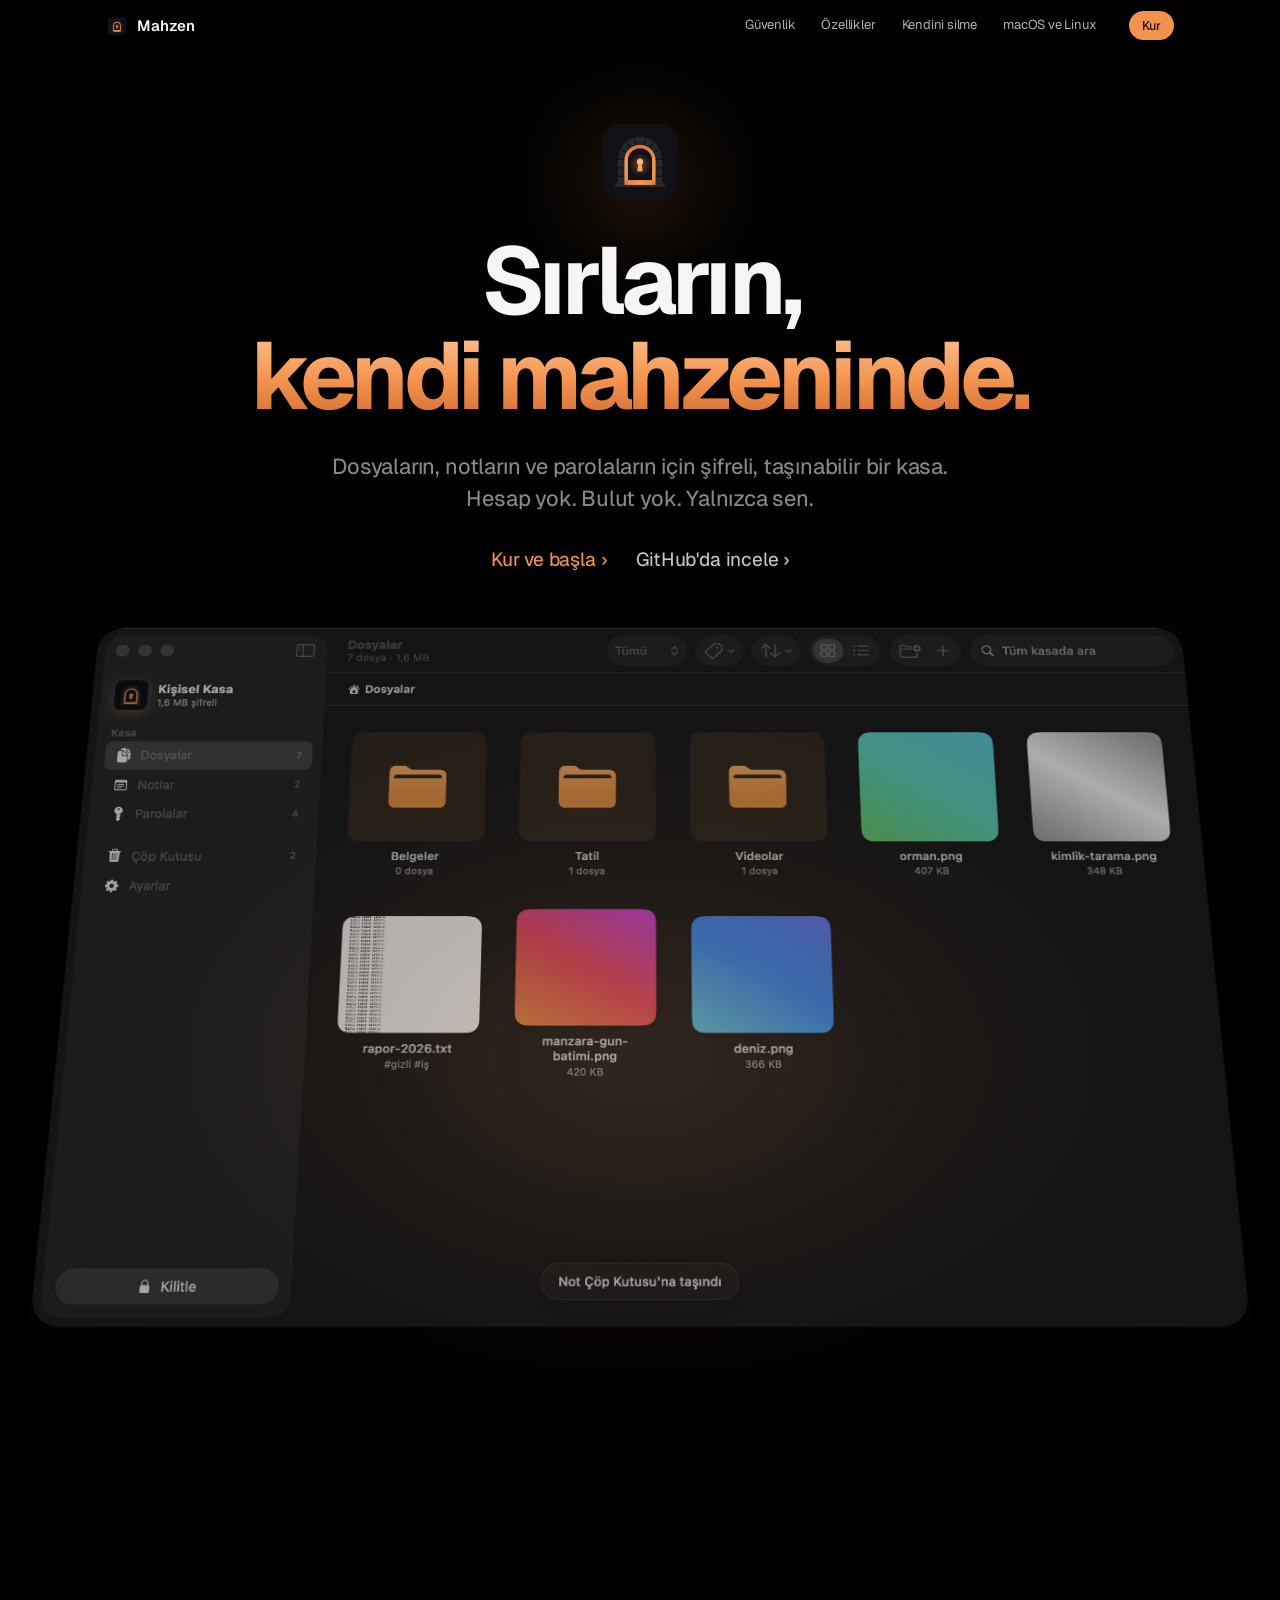
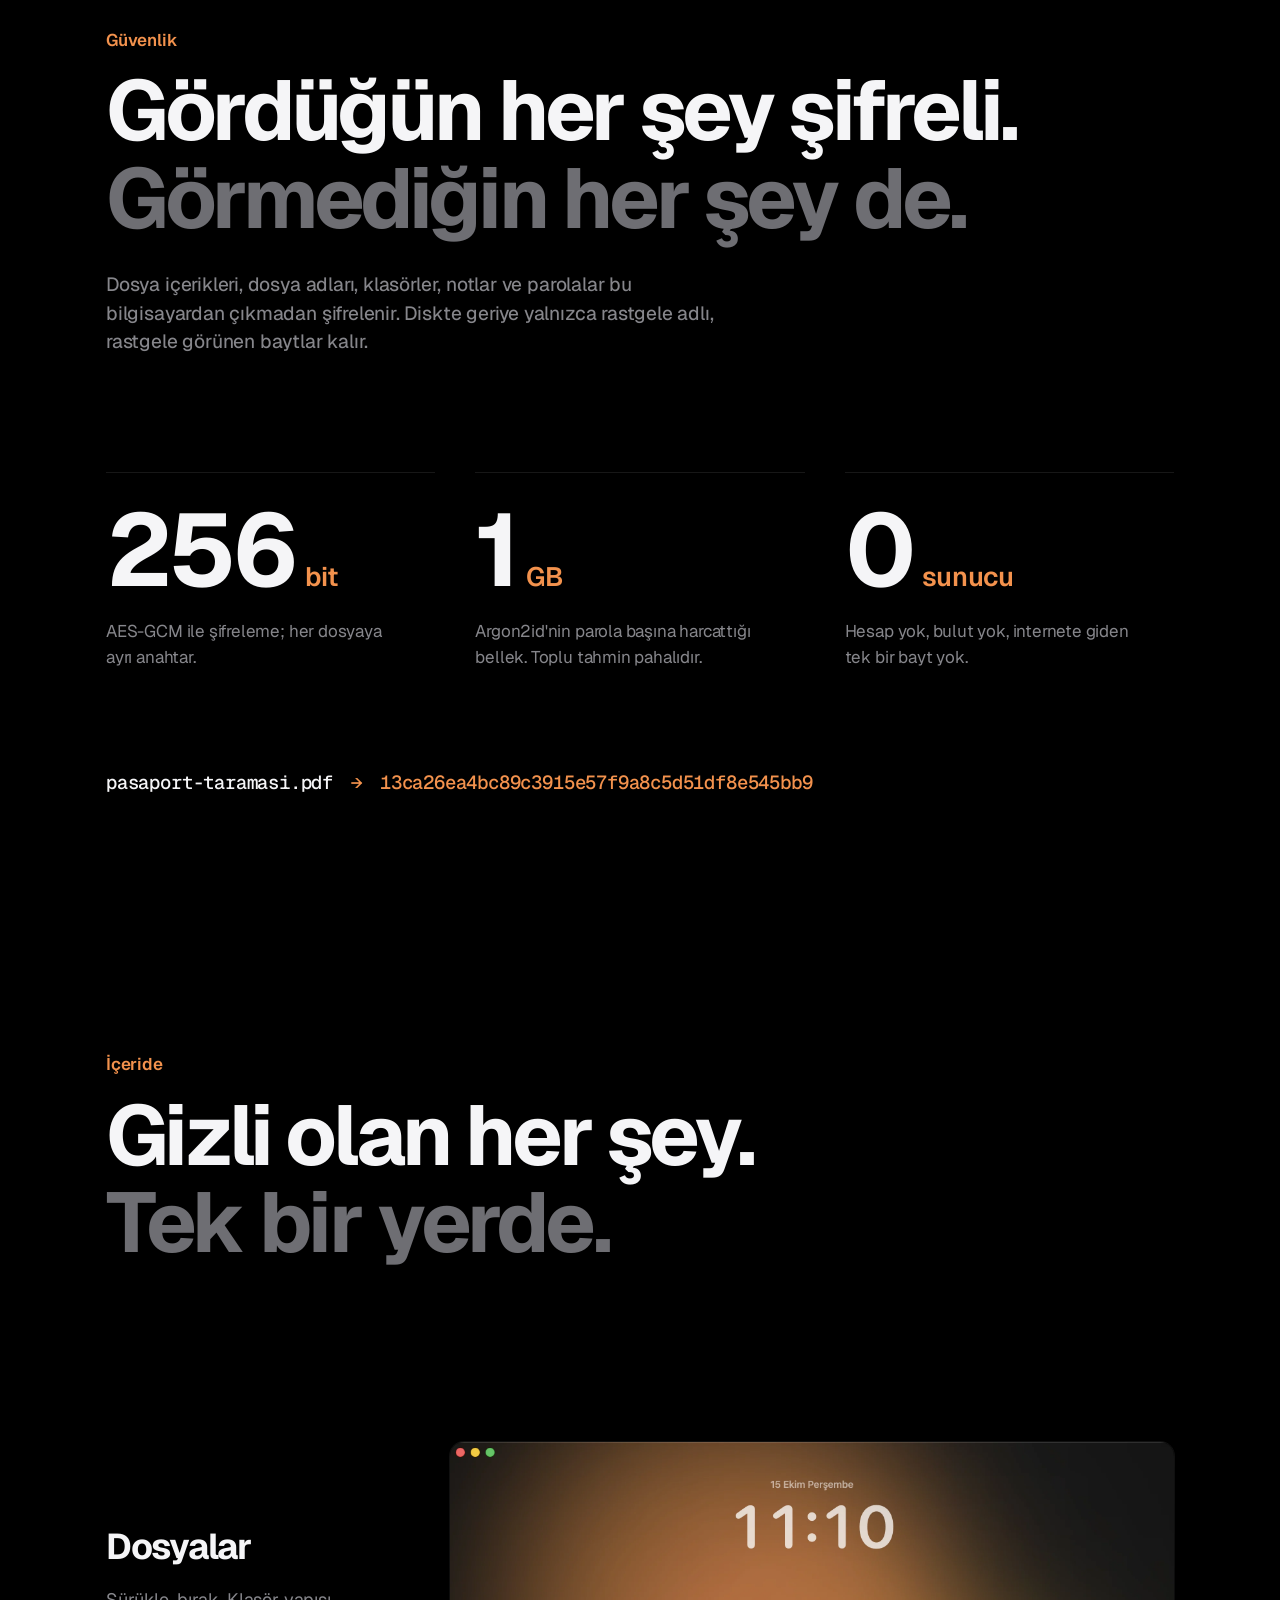
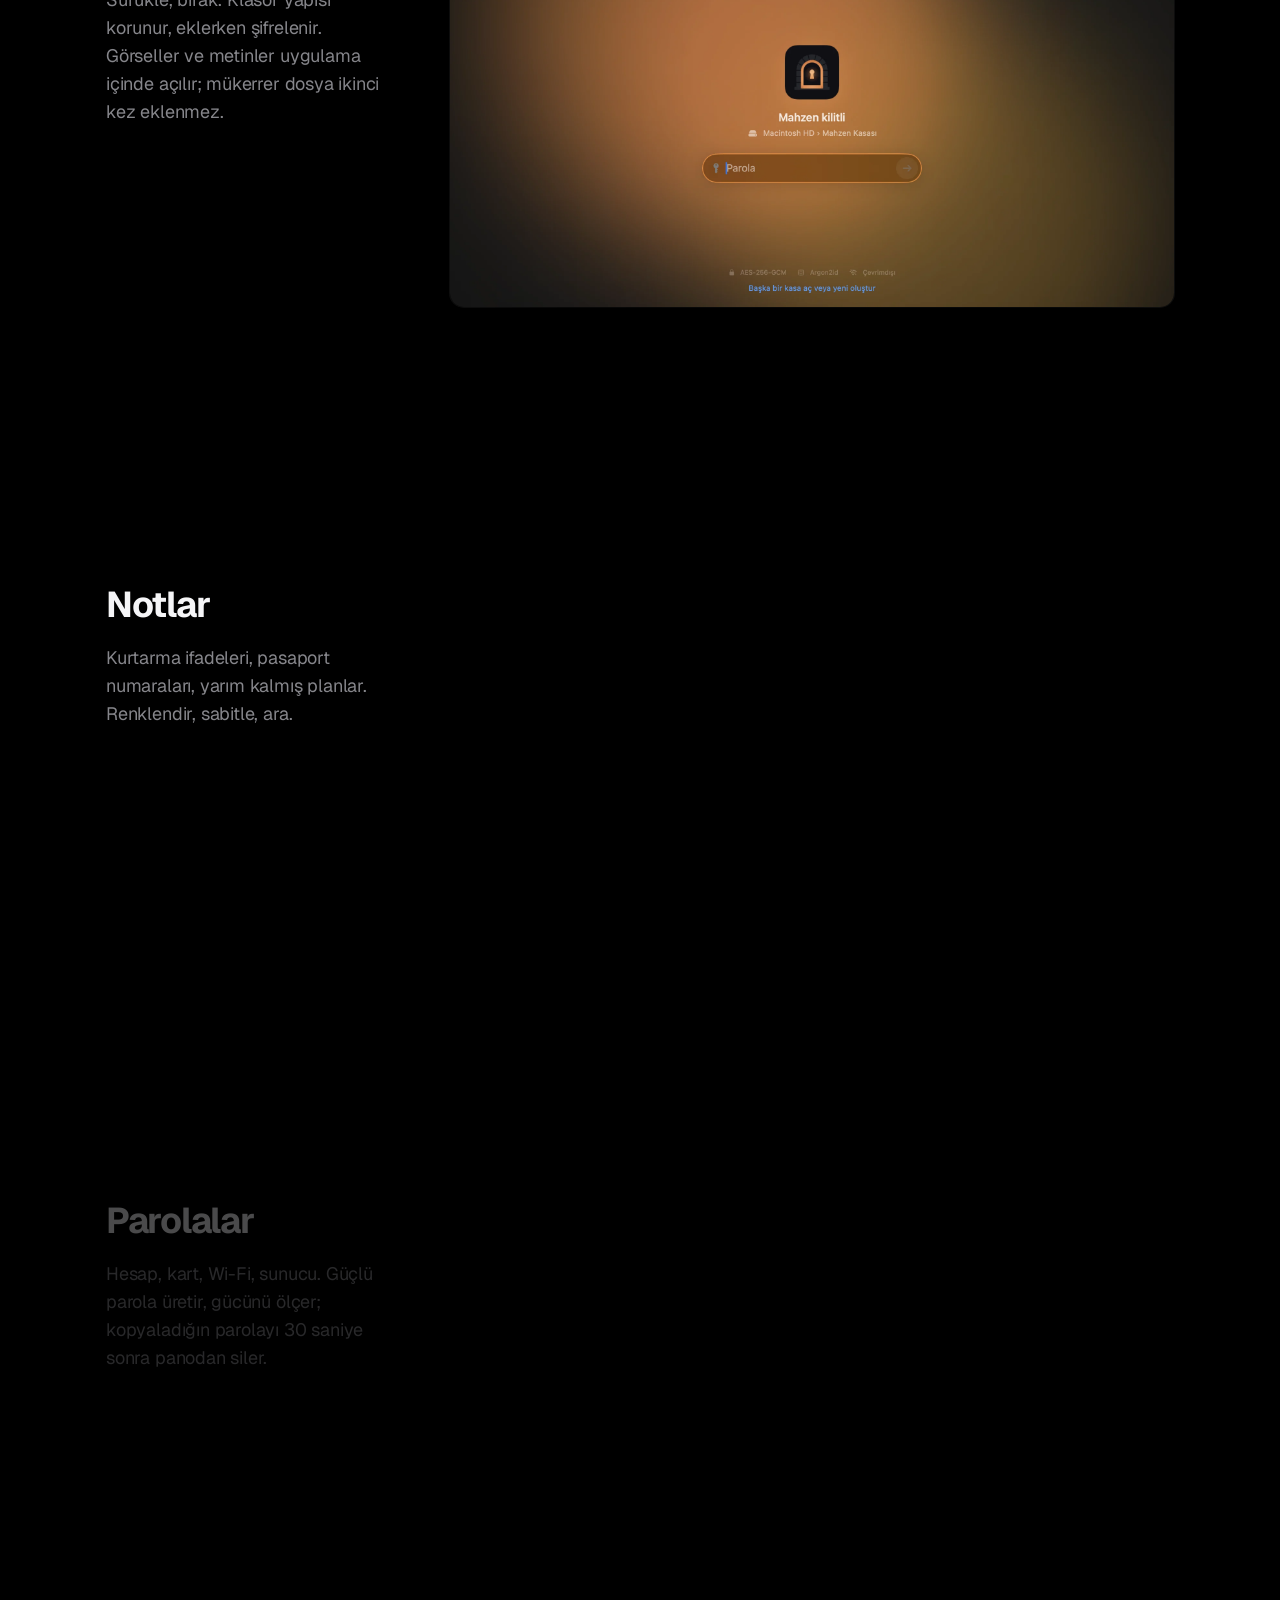
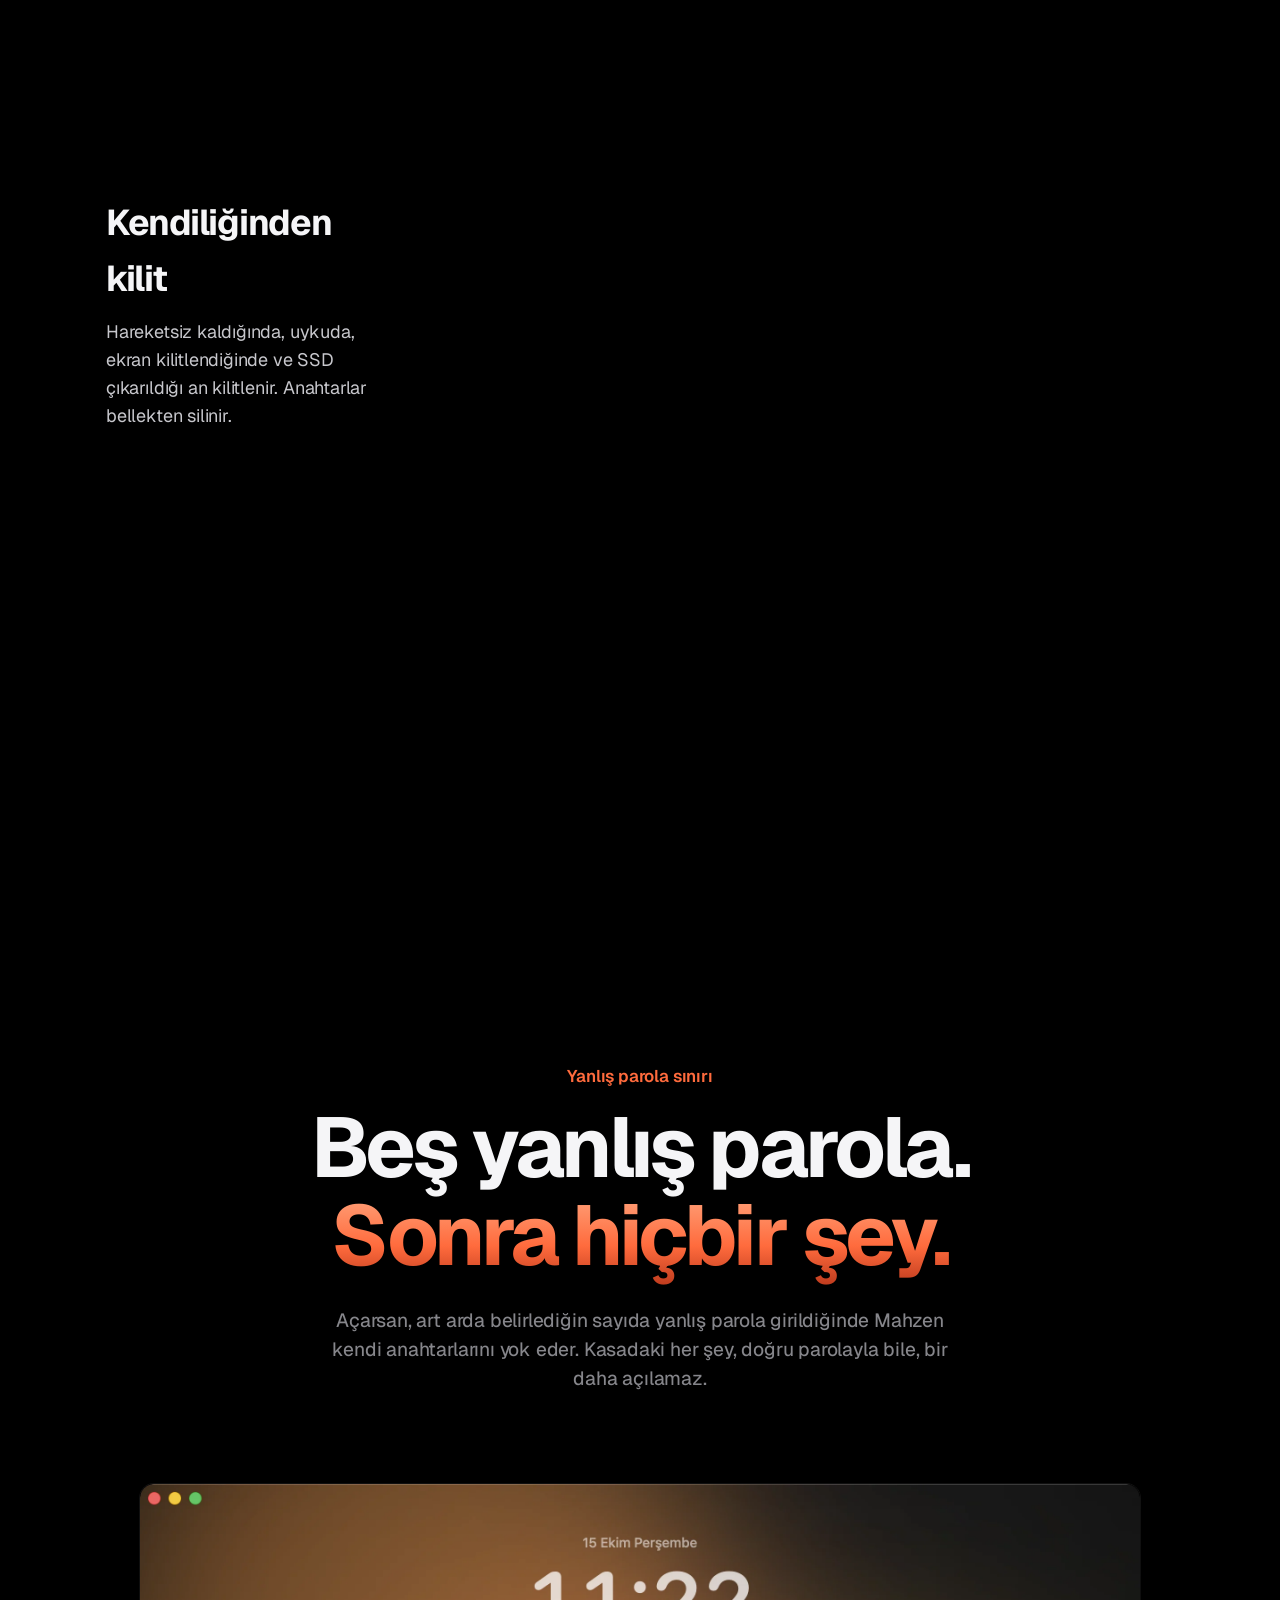
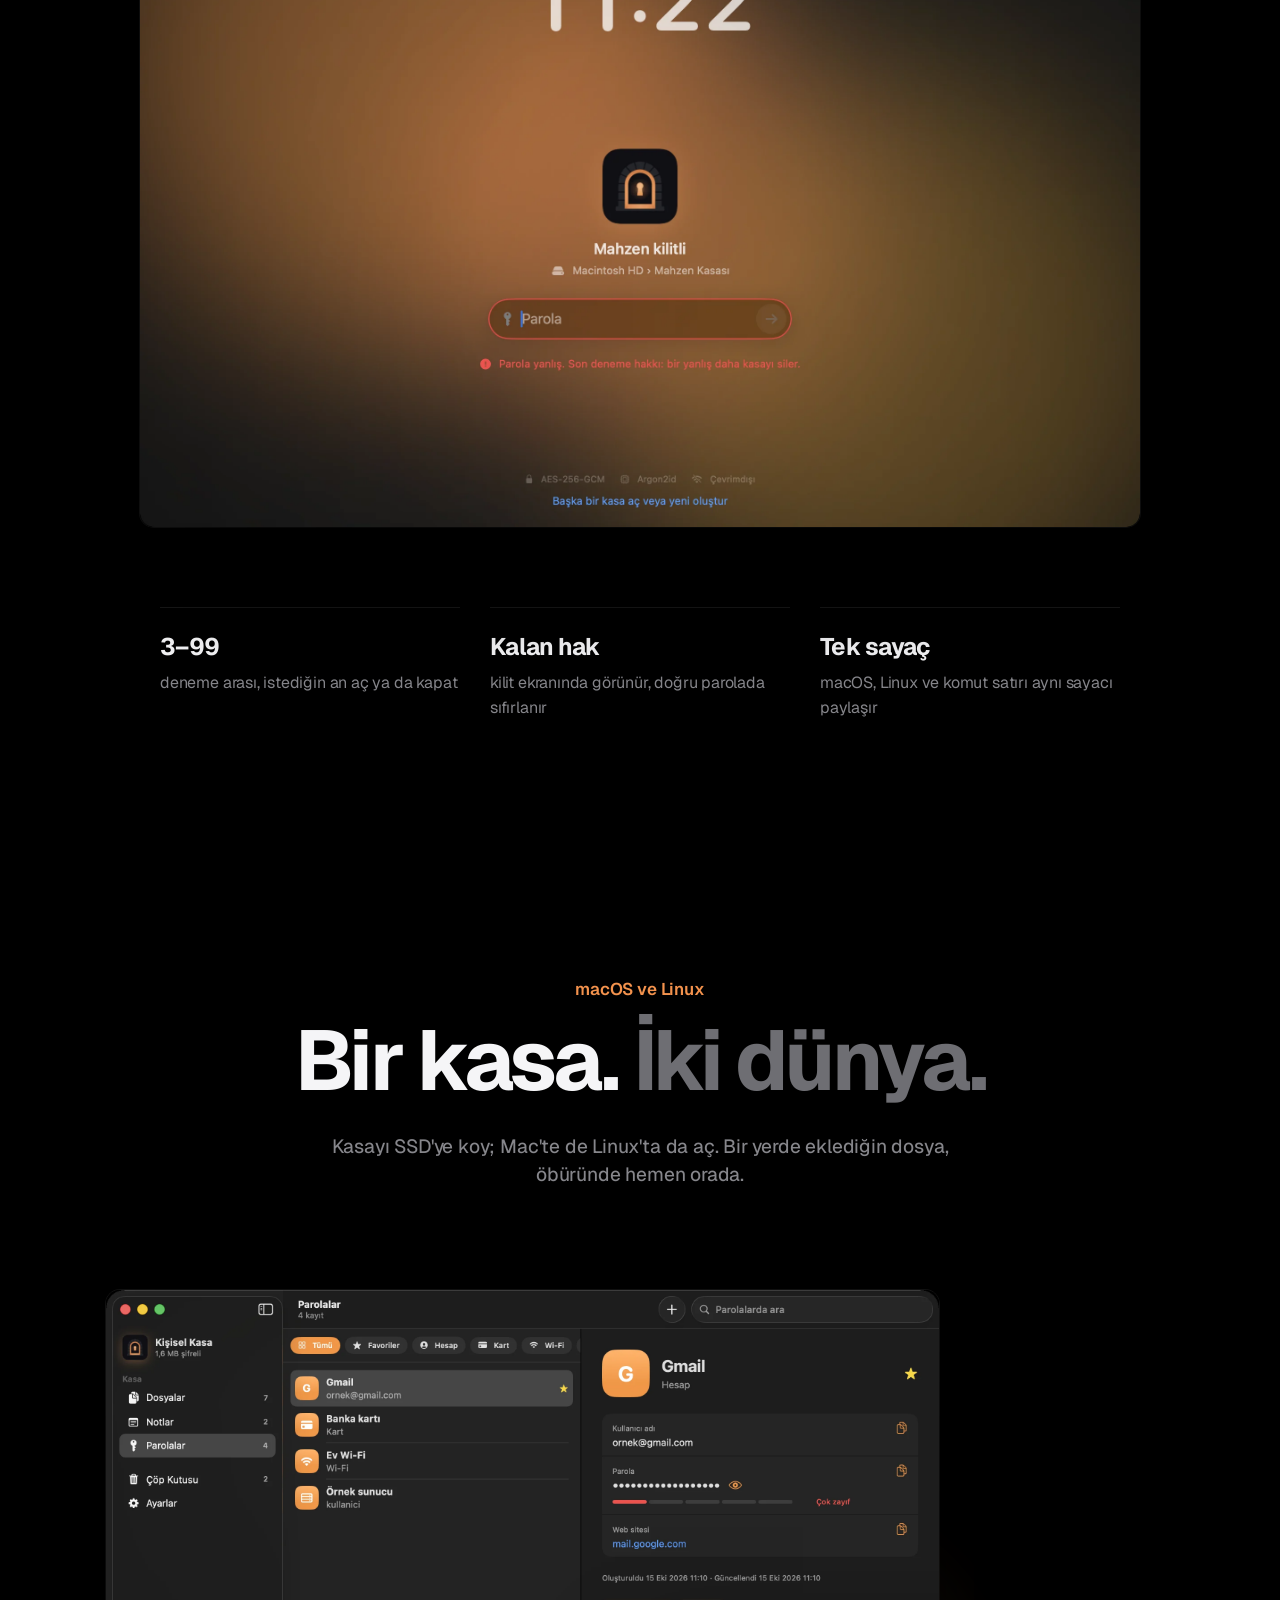
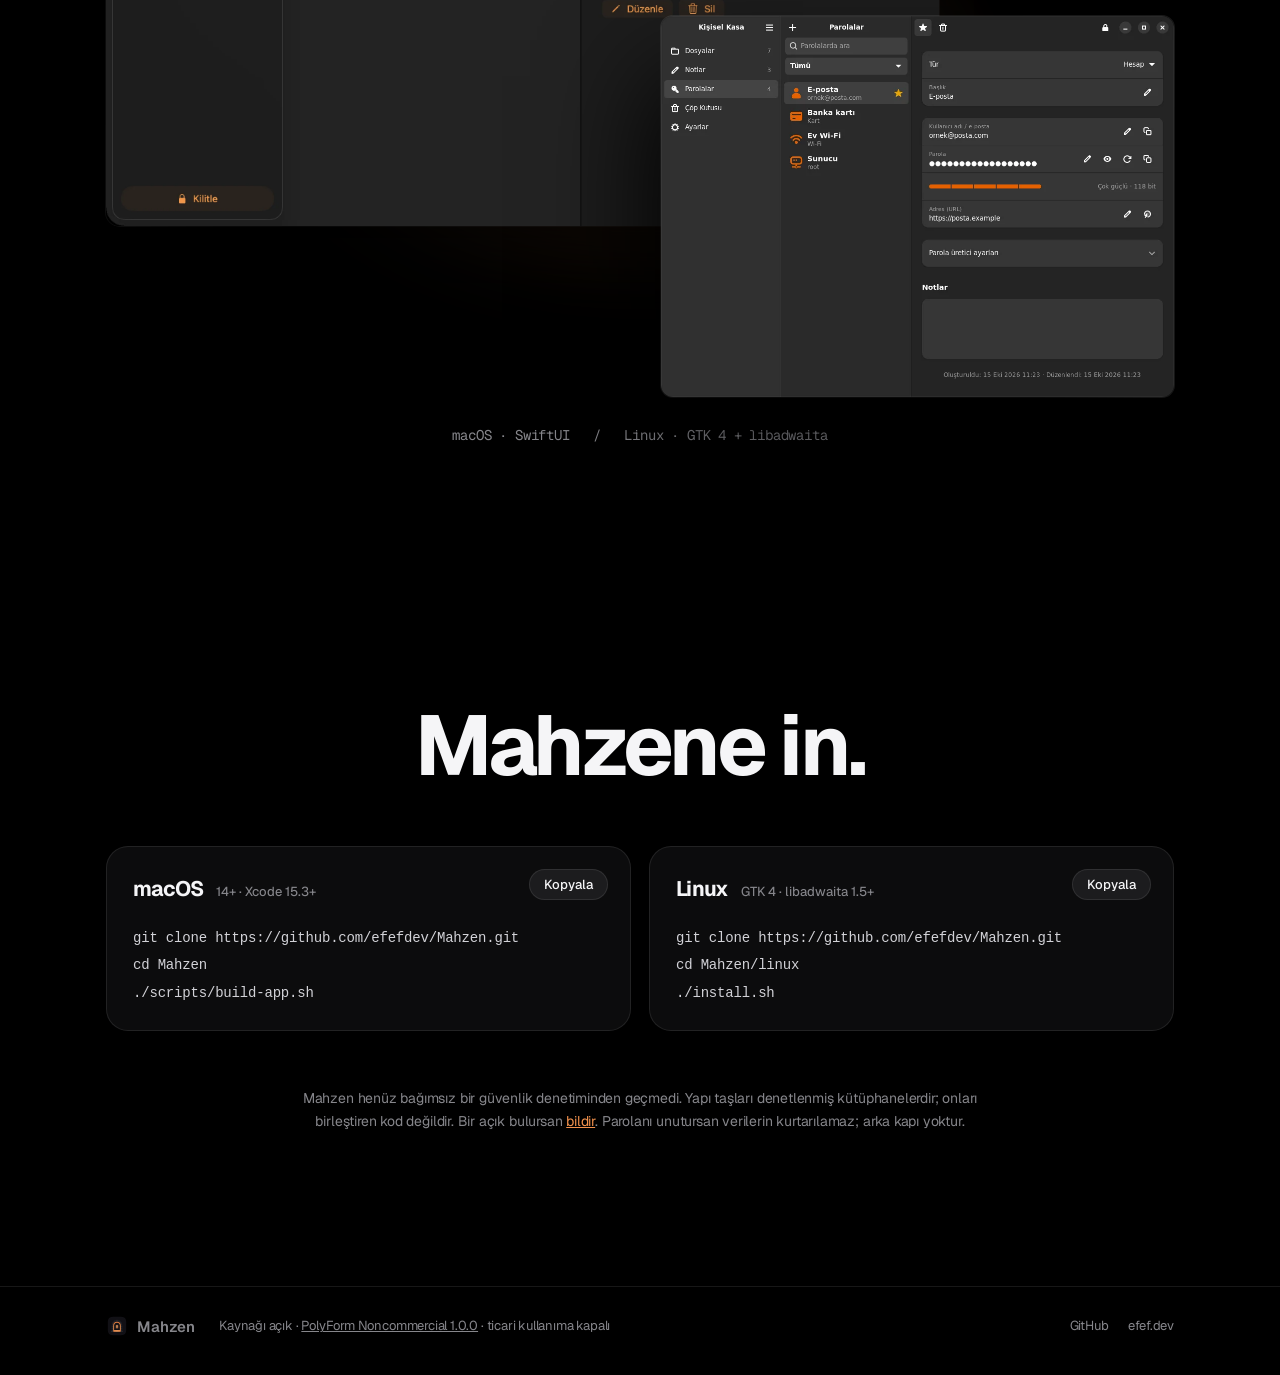
==== commit 37dc0ae1: "Tanıtım sitesi: premium ve sade yeniden tasarım - Kart ızgaraları yerine tam ekran sahneler: dev baş" ====
--- a/site/index.html
+++ b/site/index.html
@@ -3,351 +3,178 @@
 <head>
   <meta charset="utf-8">
   <meta name="viewport" content="width=device-width, initial-scale=1">
-  <title>Mahzen — Dosyaların için şifreli bir mahzen</title>
+  <title>Mahzen — Sırların, kendi mahzeninde.</title>
   <meta name="description" content="Mahzen; dosyalarını, notlarını ve parolalarını tek bir şifreli klasörde saklayan, çevrimdışı çalışan bir kasa. AES-256-GCM ve Argon2id. macOS ve Linux.">
-  <meta name="theme-color" content="#0b0a0c">
+  <meta name="theme-color" content="#000000">
   <link rel="canonical" href="https://mahzen.efef.dev/">
   <link rel="icon" href="img/mahzen-logo.svg" type="image/svg+xml">
   <meta property="og:type" content="website">
   <meta property="og:url" content="https://mahzen.efef.dev/">
-  <meta property="og:title" content="Mahzen — Dosyaların için şifreli bir mahzen">
+  <meta property="og:title" content="Mahzen — Sırların, kendi mahzeninde.">
   <meta property="og:description" content="Dosyalar, notlar ve parolalar için çevrimdışı, şifreli, taşınabilir kasa. macOS ve Linux.">
   <meta property="og:image" content="https://mahzen.efef.dev/img/og.png">
   <meta name="twitter:card" content="summary_large_image">
   <link rel="preconnect" href="https://fonts.googleapis.com">
   <link rel="preconnect" href="https://fonts.gstatic.com" crossorigin>
-  <link href="https://fonts.googleapis.com/css2?family=Geist:wght@300..700&family=Geist+Mono:wght@400;500&family=Instrument+Serif:ital@0;1&display=swap" rel="stylesheet">
+  <link href="https://fonts.googleapis.com/css2?family=Geist:wght@300..800&family=Geist+Mono:wght@400;500&display=swap" rel="stylesheet">
   <link rel="stylesheet" href="style.css">
 </head>
 <body>
-  <div class="grain" aria-hidden="true"></div>
-
   <header class="nav" id="nav">
-    <a class="brand" href="#ust" aria-label="Mahzen, başa dön">
-      <img src="img/mahzen-logo.svg" alt="" width="28" height="28">
-      <span>Mahzen</span>
-    </a>
-    <nav aria-label="Bölümler">
-      <a href="#nasil">Nasıl çalışır</a>
-      <a href="#ozellikler">Özellikler</a>
-      <a href="#sinir">Kendini silme</a>
-      <a href="#kurulum">Kurulum</a>
-    </nav>
-    <a class="nav-cta" href="https://github.com/efefdev/Mahzen" rel="noopener">
-      <svg viewBox="0 0 16 16" aria-hidden="true"><path fill="currentColor" d="M8 0C3.58 0 0 3.58 0 8c0 3.54 2.29 6.53 5.47 7.59.4.07.55-.17.55-.38 0-.19-.01-.82-.01-1.49-2.01.37-2.53-.49-2.69-.94-.09-.23-.48-.94-.82-1.13-.28-.15-.68-.52-.01-.53.63-.01 1.08.58 1.23.82.72 1.21 1.87.87 2.33.66.07-.52.28-.87.51-1.07-1.78-.2-3.64-.89-3.64-3.95 0-.87.31-1.59.82-2.15-.08-.2-.36-1.02.08-2.12 0 0 .67-.21 2.2.82.64-.18 1.32-.27 2-.27.68 0 1.36.09 2 .27 1.53-1.04 2.2-.82 2.2-.82.44 1.1.16 1.92.08 2.12.51.56.82 1.27.82 2.15 0 3.07-1.87 3.75-3.65 3.95.29.25.54.73.54 1.48 0 1.07-.01 1.93-.01 2.2 0 .21.15.46.55.38A8.013 8.013 0 0016 8c0-4.42-3.58-8-8-8z"/></svg>
-      GitHub
-    </a>
+    <div class="nav-in">
+      <a class="brand" href="#ust" aria-label="Mahzen, başa dön"><img src="img/mahzen-logo.svg" alt="" width="22" height="22">Mahzen</a>
+      <nav aria-label="Bölümler">
+        <a href="#guvenlik">Güvenlik</a>
+        <a href="#ozellikler">Özellikler</a>
+        <a href="#sinir">Kendini silme</a>
+        <a href="#sistemler"><span lang="en">macOS</span> ve <span lang="en">Linux</span></a>
+      </nav>
+      <a class="nav-btn" href="#kurulum">Kur</a>
+    </div>
   </header>
 
   <main id="ust">
-    <!-- GİRİŞ: mahzen kapısı -->
-    <section class="hero" id="hero">
-      <div class="hero-sticky">
-        <div class="hero-light" aria-hidden="true"></div>
-        <p class="eyebrow"><span class="dot"></span> <span lang="en">macOS · Linux</span> · çevrimdışı</p>
-        <h1 class="hero-title">
-          <span class="line">Her sırrın</span>
-          <span class="line">bir <em>mahzeni</em> olmalı.</span>
-        </h1>
-
-        <div class="arch-wrap" aria-hidden="true">
-          <svg class="arch" viewBox="440 440 1120 1120">
-            <defs>
-              <radialGradient id="a-frame" gradientUnits="userSpaceOnUse" cx="1000" cy="1150" r="640">
-                <stop offset="0" stop-color="#FBB06E"/><stop offset="0.55" stop-color="#F3924D"/><stop offset="1" stop-color="#C55F2A"/>
-              </radialGradient>
-              <linearGradient id="a-sill" gradientUnits="userSpaceOnUse" x1="661" y1="0" x2="1339" y2="0">
-                <stop offset="0" stop-color="#C9652E"/><stop offset="0.12" stop-color="#E9894A"/><stop offset="0.5" stop-color="#F09A5C"/><stop offset="0.88" stop-color="#E9894A"/><stop offset="1" stop-color="#C9652E"/>
-              </linearGradient>
-              <radialGradient id="a-glow" gradientUnits="userSpaceOnUse" cx="1000" cy="1060" r="250">
-                <stop offset="0" stop-color="#F59A55" stop-opacity="0.75"/><stop offset="0.45" stop-color="#E07A3A" stop-opacity="0.28"/><stop offset="1" stop-color="#E07A3A" stop-opacity="0"/>
-              </radialGradient>
-              <radialGradient id="a-key" gradientUnits="userSpaceOnUse" cx="1000" cy="1010" r="210">
-                <stop offset="0" stop-color="#FFD3A6"/><stop offset="1" stop-color="#F39049"/>
-              </radialGradient>
-            </defs>
-            <path class="stones" fill="#1F1F24" stroke="#1F1F24" stroke-width="24" stroke-linejoin="round" d="M538.0,915.0 A462,462 0 0 1 570.2,757.5 L699.7,816.5 A320,320 0 0 0 680.0,915.0 Z M590.1,713.8 A462,462 0 0 1 682.1,591.7 L774.5,699.9 A320,320 0 0 0 719.6,772.9 Z M718.6,560.6 A462,462 0 0 1 857.4,487.6 L894.3,625.0 A320,320 0 0 0 811.0,668.8 Z M903.8,475.1 A462,462 0 0 1 1096.2,475.1 L1059.4,612.6 A320,320 0 0 0 940.6,612.6 Z M1142.6,487.6 A462,462 0 0 1 1281.4,560.6 L1189.0,668.8 A320,320 0 0 0 1105.7,625.0 Z M1317.9,591.7 A462,462 0 0 1 1409.9,713.8 L1280.4,772.9 A320,320 0 0 0 1225.5,699.9 Z M1429.8,757.5 A462,462 0 0 1 1462.0,915.0 L1320.0,915.0 A320,320 0 0 0 1300.3,816.5 Z"/>
-            <g class="stones" fill="#1F1F24">
-              <rect x="518" y="953" width="200" height="160" rx="12"/><rect x="518" y="1139" width="200" height="160" rx="12"/>
-              <rect x="518" y="1325" width="200" height="160" rx="12"/><rect x="1282" y="953" width="200" height="160" rx="12"/>
-              <rect x="1282" y="1139" width="200" height="160" rx="12"/><rect x="1282" y="1325" width="200" height="160" rx="12"/>
-              <rect x="458" y="1446" width="1084" height="96" rx="12"/>
-            </g>
-            <path d="M737,1397 V963 A263,263 0 0 1 1263,963 V1397 Z" fill="#09080A"/>
-            <circle class="arch-glow" cx="1000" cy="1060" r="250" fill="url(#a-glow)"/>
-            <path fill-rule="evenodd" fill="url(#a-frame)" d="M661,1494 V963 A339,339 0 0 1 1339,963 V1494 Z M737,1397 V963 A263,263 0 0 1 1263,963 V1397 Z"/>
-            <path d="M737,1397 H1263 L1339,1494 H661 Z" fill="url(#a-sill)"/>
-            <path class="keyhole" fill="url(#a-key)" d="M1000,917 a72,72 0 0 1 34,135.5 L1060,1189 a14,14 0 0 1 -13.7,16.5 H953.7 a14,14 0 0 1 -13.7,-16.5 L966,1052.5 A72,72 0 0 1 1000,917 Z"/>
-          </svg>
-          <div class="floor-light"></div>
-        </div>
-
-        <p class="hero-sub">Dosyaların, notların ve parolaların için şifreli, taşınabilir bir kasa.<br>
-          Hesap yok, bulut yok, sunucu yok — yalnızca sen ve anahtarın.</p>
-        <div class="hero-cta">
-          <a class="btn btn-fire" href="#kurulum">Kur ve başla <span aria-hidden="true">→</span></a>
-          <a class="btn btn-ghost" href="https://github.com/efefdev/Mahzen" rel="noopener">Kaynağı incele</a>
-        </div>
-        <a class="scroll-hint" href="#nasil" aria-label="Aşağı kaydır"><span></span></a>
+    <!-- 1. GİRİŞ -->
+    <section class="hero">
+      <div class="hero-copy">
+        <img class="hero-icon" src="img/mahzen-logo.svg" alt="Mahzen logosu" width="112" height="112">
+        <h1>Sırların, <br class="br-m"><span class="glow-text nowrap">kendi mahzeninde.</span></h1>
+        <p class="hero-sub">Dosyaların, notların ve parolaların için şifreli, taşınabilir bir kasa.
+          <span class="nowrap">Hesap yok. Bulut yok.</span> <span class="nowrap">Yalnızca sen.</span></p>
+        <p class="links">
+          <a class="link-fire" href="#kurulum">Kur ve başla <span aria-hidden="true">›</span></a>
+          <a class="link" href="https://github.com/efefdev/Mahzen" rel="noopener">GitHub'da incele <span aria-hidden="true">›</span></a>
+        </p>
+      </div>
+      <div class="stage" id="heroStage">
+        <div class="stage-light" aria-hidden="true"></div>
+        <img class="shot shot-hero" src="img/mac-dosyalar.webp" alt="Mahzen'in macOS'taki dosyalar ekranı" width="2240" height="1440" fetchpriority="high">
       </div>
     </section>
 
-    <!-- Kayan şerit -->
-    <div class="ticker" aria-label="Teknik özellikler">
-      <div class="ticker-track">
-        <span lang="en">AES-256-GCM</span><i>✦</i><span lang="en">Argon2id · 1 GB</span><i>✦</i><span lang="en">HKDF-SHA256</span><i>✦</i>
-        <span>Çevrimdışı</span><i>✦</i><span>Hesap gerekmez</span><i>✦</i><span>Dosya adları da şifreli</span><i>✦</i>
-        <span lang="en">macOS + Linux</span><i>✦</i><span>Kaynağı açık</span><i>✦</i>
-        <span lang="en" aria-hidden="true">AES-256-GCM</span><i aria-hidden="true">✦</i><span lang="en" aria-hidden="true">Argon2id · 1 GB</span><i aria-hidden="true">✦</i><span lang="en" aria-hidden="true">HKDF-SHA256</span><i aria-hidden="true">✦</i>
-        <span aria-hidden="true">Çevrimdışı</span><i aria-hidden="true">✦</i><span aria-hidden="true">Hesap gerekmez</span><i aria-hidden="true">✦</i><span aria-hidden="true">Dosya adları da şifreli</span><i aria-hidden="true">✦</i>
-        <span lang="en" aria-hidden="true">macOS + Linux</span><i aria-hidden="true">✦</i><span aria-hidden="true">Kaynağı açık</span><i aria-hidden="true">✦</i>
-      </div>
-    </div>
+    <!-- 2. GÜVENLİK, RAKAMLARLA -->
+    <section class="statement" id="guvenlik">
+      <p class="eyebrow">Güvenlik</p>
+      <h2 class="big">Gördüğün her şey şifreli.<br><span class="dim">Görmediğin her şey de.</span></h2>
+      <p class="statement-sub">Dosya içerikleri, dosya adları, klasörler, notlar ve parolalar bu bilgisayardan çıkmadan şifrelenir.
+        Diskte geriye yalnızca rastgele adlı, rastgele görünen baytlar kalır.</p>
 
-    <!-- NASIL ÇALIŞIR: şifreleme gösterimi -->
-    <section class="section how" id="nasil">
-      <div class="section-head">
-        <p class="kicker">01 — Kapıdan içeri</p>
-        <h2>İçeri giren her şey<br><em>tanınmaz hale gelir.</em></h2>
-        <p class="lede">Bir dosyayı Mahzen'e bıraktığın an, bu bilgisayarda şifrelenir. Diskte yalnızca rastgele adlı,
-          rastgele görünen baytlar kalır. Dosya adları, klasörler, notlar ve parolalar dahil.</p>
-      </div>
+      <dl class="numbers">
+        <div><dt><span class="count" data-to="256">256</span><small>bit</small></dt><dd>AES-GCM ile şifreleme; her dosyaya ayrı anahtar.</dd></div>
+        <div><dt><span class="count" data-to="1">1</span><small>GB</small></dt><dd>Argon2id'nin parola başına harcattığı bellek. Toplu tahmin pahalıdır.</dd></div>
+        <div><dt><span class="count" data-to="0">0</span><small>sunucu</small></dt><dd>Hesap yok, bulut yok, internete giden tek bir bayt yok.</dd></div>
+      </dl>
 
-      <div class="cipher" id="cipher">
-        <div class="cipher-col">
-          <p class="cipher-label">Sen görürsün</p>
-          <div class="file-card plain">
-            <div class="file-icon"><span>PDF</span></div>
-            <div>
-              <p class="file-name" data-plain="pasaport-taramasi.pdf">pasaport-taramasi.pdf</p>
-              <p class="file-meta">Belgeler / Resmî · 2,4 MB</p>
-            </div>
-          </div>
-          <div class="file-card plain">
-            <div class="file-icon note"><span>NOT</span></div>
-            <div>
-              <p class="file-name" data-plain="Kurtarma ifadesi">Kurtarma ifadesi</p>
-              <p class="file-meta">Notlar · sabitlenmiş</p>
-            </div>
-          </div>
-          <div class="file-card plain">
-            <div class="file-icon key"><span>***</span></div>
-            <div>
-              <p class="file-name" data-plain="banka@ornek.com">banka@ornek.com</p>
-              <p class="file-meta">Parolalar · Hesap</p>
-            </div>
-          </div>
-        </div>
-
-        <div class="cipher-gate" aria-hidden="true">
-          <div class="gate-line"></div>
-          <div class="gate-badge">
-            <img src="img/mahzen-sembol.svg" alt="" width="56" height="56">
-          </div>
-          <div class="gate-line"></div>
-        </div>
-
-        <div class="cipher-col">
-          <p class="cipher-label">Diskte kalan</p>
-          <pre class="disk" id="disk" aria-label="Kasa klasörünün içeriği: yalnızca şifreli dosyalar"><span class="dir">Mahzen Kasası/</span>
-├── vault.json      <span class="c">tuz, Argon2id ayarı, sarılmış anahtar</span>
-├── index.enc       <span class="hex" data-len="24"></span>
-├── blobs/
-│   ├── 3f/<span class="hex" data-len="12"></span>.mhz
-│   ├── a9/<span class="hex" data-len="12"></span>.mhz
-│   └── d2/<span class="hex" data-len="12"></span>.mhz
-└── thumbs/<span class="hex" data-len="12"></span>.mhz</pre>
-        </div>
-      </div>
-
-      <ol class="steps">
-        <li>
-          <span class="step-n">1</span>
-          <h3>Paroladan anahtar</h3>
-          <p>Parolan <b>Argon2id</b> ile 1 GB bellek harcanarak anahtara dönüşür. Ekran kartlarıyla toplu tahmin pahalılaşır.</p>
-        </li>
-        <li>
-          <span class="step-n">2</span>
-          <h3>Her dosyaya ayrı anahtar</h3>
-          <p>Rastgele 256 bitlik ana anahtardan <b>HKDF</b> ile her dosya, küçük resim ve dizin için ayrı anahtar türetilir.</p>
-        </li>
-        <li>
-          <span class="step-n">3</span>
-          <h3>Parça parça mühür</h3>
-          <p>Dosyalar 1 MB'lık parçalar halinde <b>AES-256-GCM</b> ile şifrelenir. Değiştirilen, yer değiştirilen ya da kesilen parça reddedilir.</p>
-        </li>
-      </ol>
-    </section>
-
-    <!-- ÖZELLİKLER -->
-    <section class="section features" id="ozellikler">
-      <div class="section-head">
-        <p class="kicker">02 — Mahzenin içi</p>
-        <h2>Gizli olan her şey,<br><em>tek bir yerde.</em></h2>
-      </div>
-
-      <div class="bento">
-        <article class="tile tile-wide tile-shot">
-          <div class="tile-text">
-            <h3>Dosyalar</h3>
-            <p>Sürükle-bırak, klasör yapısı korunur. Etiketler, favoriler, arama. Görseller ve metinler
-              uygulama içinde önizlenir; macOS'ta videolar diske şifresiz kopya yazmadan oynatılır.</p>
-          </div>
-          <img src="img/mac-dosyalar.webp" alt="Mahzen'de dosyalar ekranı" loading="lazy" width="1400" height="900">
-        </article>
-        <article class="tile">
-          <h3>Notlar</h3>
-          <p>Renkli, sabitlenebilir notlar. Kurtarma ifadeleri, pasaport numaraları, gizli planlar.</p>
-          <div class="mini-notes" aria-hidden="true">
-            <span style="--c:#F3924D">Alışveriş listesi</span><span style="--c:#2190a4">Kitap önerileri</span><span>Kurtarma ifadesi</span>
-          </div>
-        </article>
-        <article class="tile">
-          <h3>Parolalar</h3>
-          <p>Hesap, kart, Wi-Fi, sunucu. Parola üretici, güç ölçer; kopyalanan parola 30 sn sonra panodan silinir.</p>
-          <div class="pw-demo" aria-hidden="true"><code id="pwgen">x7#Kq!2mZ@9vLp$4Rt</code><span class="meter"><i></i><i></i><i></i><i></i><i></i></span></div>
-        </article>
-        <article class="tile">
-          <h3>Kendiliğinden kilit</h3>
-          <p>Hareketsizlikte, uykuda, ekran kilitlenince ve SSD çıkarıldığı an.</p>
-          <div class="lock-ring" aria-hidden="true"><svg viewBox="0 0 100 100"><circle cx="50" cy="50" r="42"/><circle class="prog" cx="50" cy="50" r="42"/></svg><span>05:00</span></div>
-        </article>
-        <article class="tile">
-          <h3>Anahtar dosyası</h3>
-          <p>İstersen kasa, parolanın yanında yalnızca senin bilgisayarında duran rastgele bir dosyayı da ister.
-            Kasada bunun izi bile yoktur.</p>
-        </article>
-        <article class="tile">
-          <h3>Yedek ve bütünlük</h3>
-          <p>Tek tıkla artımlı yedek. Bütünlük taraması her dosyayı çözerek doğrular, bozuk olanı yedekten geri getirir.</p>
-        </article>
+      <div class="cipher-line" aria-hidden="true">
+        <span class="cl-plain" id="clText">pasaport-taramasi.pdf</span>
+        <span class="cl-arrow">→</span>
+        <span class="cl-hex" id="clHex">3f9a…</span>
       </div>
     </section>
 
-    <!-- KENDİNİ SİLME -->
-    <section class="section wipe" id="sinir">
-      <div class="wipe-grid">
-        <div class="section-head">
-          <p class="kicker">03 — Son savunma hattı</p>
-          <h2>Beş yanlış parola.<br><em>Sonra hiçlik.</em></h2>
-          <p class="lede">İstersen Mahzen, art arda belirli sayıda yanlış parola girildiğinde kendi anahtarlarını
-            yok eder. Ana anahtarı taşıyan dosya rastgele baytlarla ezilip silinir; kasadaki her şey
-            doğru parolayla bile bir daha açılamaz.</p>
-          <ul class="ticks">
-            <li>3 ile 99 arası deneme sınırı, istediğin zaman aç ya da kapat</li>
-            <li>Kalan hak kilit ekranında gösterilir; doğru parolada sayaç sıfırlanır</li>
-            <li>macOS, Linux ve komut satırı aynı sayacı paylaşır</li>
-          </ul>
+    <!-- 3. ÖZELLİKLER: sabit ekran, değişen içerik -->
+    <section class="tour" id="ozellikler">
+      <div class="tour-head">
+        <p class="eyebrow">İçeride</p>
+        <h2 class="big">Gizli olan her şey.<br><span class="dim">Tek bir yerde.</span></h2>
+      </div>
+      <div class="tour-grid">
+        <div class="tour-steps">
+          <article class="step" data-shot="0">
+            <h3>Dosyalar</h3>
+            <p>Sürükle, bırak. Klasör yapısı korunur, eklerken şifrelenir. Görseller ve metinler uygulama içinde
+              açılır; mükerrer dosya ikinci kez eklenmez.</p>
+          </article>
+          <article class="step" data-shot="1">
+            <h3>Notlar</h3>
+            <p>Kurtarma ifadeleri, pasaport numaraları, yarım kalmış planlar. Renklendir, sabitle, ara.</p>
+          </article>
+          <article class="step" data-shot="2">
+            <h3>Parolalar</h3>
+            <p>Hesap, kart, Wi-Fi, sunucu. Güçlü parola üretir, gücünü ölçer; kopyaladığın parolayı
+              30 saniye sonra panodan siler.</p>
+          </article>
+          <article class="step" data-shot="3">
+            <h3>Kendiliğinden kilit</h3>
+            <p>Hareketsiz kaldığında, uykuda, ekran kilitlendiğinde ve SSD çıkarıldığı an kilitlenir.
+              Anahtarlar bellekten silinir.</p>
+          </article>
         </div>
-
-        <div class="wipe-demo" id="wipeDemo" aria-hidden="true">
-          <div class="wd-head">
-            <img src="img/mahzen-logo.svg" alt="" width="64" height="64">
-            <p class="wd-title">Mahzen kilitli</p>
-          </div>
-          <div class="wd-field"><span class="wd-dots" id="wdDots"></span><span class="wd-go">→</span></div>
-          <p class="wd-msg" id="wdMsg">&nbsp;</p>
-          <div class="wd-pips" id="wdPips"><i></i><i></i><i></i><i></i><i></i></div>
-          <div class="wd-file" id="wdFile">
-            <span class="wd-file-name">vault.json</span>
-            <span class="wd-file-bytes" id="wdBytes"></span>
+        <div class="tour-sticky">
+          <div class="tour-frame">
+            <div class="stage-light small" aria-hidden="true"></div>
+            <img class="shot tour-shot is-on" src="img/mac-dosyalar.webp" alt="Dosyalar ekranı" width="2240" height="1440" loading="lazy">
+            <img class="shot tour-shot" src="img/mac-notlar.webp" alt="Notlar ekranı" width="2240" height="1440" loading="lazy">
+            <img class="shot tour-shot" src="img/mac-parolalar.webp" alt="Parolalar ekranı" width="2240" height="1440" loading="lazy">
+            <img class="shot tour-shot" src="img/mac-kilit.webp" alt="Kilit ekranı" width="2240" height="1440" loading="lazy">
           </div>
         </div>
       </div>
     </section>
 
-    <!-- İKİ SİSTEM -->
-    <section class="section two" id="iki">
-      <div class="section-head center">
-        <p class="kicker">04 — Bir kasa, iki dünya</p>
-        <h2>SSD'yi tak,<br><em>iki dünyada da aç.</em></h2>
-        <p class="lede">Kasa biçimi tek ve ortak. Mac'te eklediğin dosya Linux'ta, Linux'ta yazdığın not Mac'te görünür.</p>
+    <!-- 4. KENDİNİ SİLME -->
+    <section class="wipe" id="sinir">
+      <div class="wipe-copy">
+        <p class="eyebrow ember">Yanlış parola sınırı</p>
+        <h2 class="big">Beş yanlış parola.<br><span class="ember-text">Sonra hiçbir şey.</span></h2>
+        <p class="statement-sub">Açarsan, art arda belirlediğin sayıda yanlış parola girildiğinde Mahzen kendi anahtarlarını
+          yok eder. Kasadaki her şey, doğru parolayla bile, bir daha açılamaz.</p>
       </div>
+      <div class="wipe-stage">
+        <div class="stage-light ember" aria-hidden="true"></div>
+        <img class="shot" src="img/mac-son-hak.webp" alt="Kilit ekranı: Parola yanlış. Son deneme hakkı: bir yanlış daha kasayı siler." width="2240" height="1440" loading="lazy">
+      </div>
+      <ul class="facts">
+        <li><b>3–99</b><span>deneme arası, istediğin an aç ya da kapat</span></li>
+        <li><b>Kalan hak</b><span>kilit ekranında görünür, doğru parolada sıfırlanır</span></li>
+        <li><b>Tek sayaç</b><span>macOS, Linux ve komut satırı aynı sayacı paylaşır</span></li>
+      </ul>
+    </section>
 
-      <div class="drive" aria-hidden="true">
-        <div class="drive-body">
-          <p class="drive-label">SSD /</p>
-          <div class="drive-row"><span class="chip mac"> Mahzen.app</span><span class="chip vault">Mahzen Kasası</span><span class="chip linux">Mahzen-Linux/</span></div>
+    <!-- 5. İKİ SİSTEM -->
+    <section class="systems" id="sistemler">
+      <p class="eyebrow"><span lang="en">macOS</span> ve <span lang="en">Linux</span></p>
+      <h2 class="big">Bir kasa. <span class="dim">İki dünya.</span></h2>
+      <p class="statement-sub center">Kasayı SSD'ye koy; Mac'te de Linux'ta da aç. Bir yerde eklediğin dosya,
+        öbüründe hemen orada.</p>
+      <div class="pair">
+        <img class="shot pair-back" src="img/linux-parolalar.webp" alt="Mahzen'in Linux'taki parolalar ekranı" width="1024" height="760" loading="lazy">
+        <img class="shot pair-front" src="img/mac-parolalar.webp" alt="Mahzen'in macOS'taki parolalar ekranı" width="2240" height="1440" loading="lazy">
+      </div>
+      <p class="caption"><span lang="en">macOS</span> · SwiftUI &nbsp;&nbsp;/&nbsp;&nbsp; <span lang="en">Linux</span> · GTK 4 + libadwaita</p>
+    </section>
+
+    <!-- 6. KURULUM -->
+    <section class="install" id="kurulum">
+      <h2 class="big">Mahzene in.</h2>
+      <div class="install-grid">
+        <div class="cmd">
+          <p class="cmd-os"><span lang="en">macOS</span> <small>14+ · Xcode 15.3+</small></p>
+          <pre><code>git clone https://github.com/efefdev/Mahzen.git
+cd Mahzen
+./scripts/build-app.sh</code></pre>
+          <button class="copy" data-copy="git clone https://github.com/efefdev/Mahzen.git && cd Mahzen && ./scripts/build-app.sh">Kopyala</button>
+        </div>
+        <div class="cmd">
+          <p class="cmd-os"><span lang="en">Linux</span> <small>GTK 4 · libadwaita 1.5+</small></p>
+          <pre><code>git clone https://github.com/efefdev/Mahzen.git
+cd Mahzen/linux
+./install.sh</code></pre>
+          <button class="copy" data-copy="git clone https://github.com/efefdev/Mahzen.git && cd Mahzen/linux && ./install.sh">Kopyala</button>
         </div>
       </div>
-
-      <div class="duo">
-        <figure class="device mac">
-          <div class="device-bar"><i></i><i></i><i></i><span>macOS · SwiftUI</span></div>
-          <img src="img/mac-parolalar.webp" alt="macOS'ta Mahzen parolalar ekranı" loading="lazy" width="1400" height="900">
-        </figure>
-        <figure class="device linux">
-          <div class="device-bar"><span>Linux · GTK 4 + libadwaita</span><b>— ▢ ✕</b></div>
-          <img src="img/linux-dosyalar.webp" alt="Linux'ta Mahzen dosyalar ekranı" loading="lazy" width="1024" height="760">
-        </figure>
-      </div>
-    </section>
-
-    <!-- DÜRÜSTLÜK -->
-    <section class="section honest" id="sinirlar">
-      <div class="honest-card">
-        <p class="kicker">05 — Açık konuşalım</p>
-        <h2>Bir kasa, ancak<br><em>sınırlarını bilen</em> kadar güvenlidir.</h2>
-        <div class="honest-grid">
-          <p><b>Bağımsız denetimden geçmedi.</b> Yapı taşları (CryptoKit, OpenSSL, Argon2 referans uygulaması) denetlenmiş kütüphanelerdir; onları birleştiren kod değil. Bulduğun açığı duymak isterim.</p>
-          <p><b>Güvenlik parolana bağlı.</b> Rastgele seçilmiş 5+ kelime ya da 12+ rastgele karakter öner. Zayıf bir parolayı hiçbir algoritma kurtaramaz.</p>
-          <p><b>Parola giderse veri gider.</b> Kurtarma yok, arka kapı yok. Anahtar dosyası kullanıyorsan onun da yedeğini al.</p>
-          <p><b>Boyutlar görünür.</b> Kasa klasörüne bakan biri dosyaların sayısını ve boyutlarını görebilir; adlarını ve içeriklerini göremez.</p>
-        </div>
-      </div>
-    </section>
-
-    <!-- KURULUM -->
-    <section class="section install" id="kurulum">
-      <div class="section-head center">
-        <p class="kicker">06 — Mahzene in</p>
-        <h2>Üç komut uzağında.</h2>
-      </div>
-
-      <div class="tabs" role="tablist" aria-label="İşletim sistemi">
-        <button role="tab" aria-selected="true" aria-controls="t-mac" id="tab-mac">macOS</button>
-        <button role="tab" aria-selected="false" aria-controls="t-linux" id="tab-linux">Linux</button>
-      </div>
-
-      <div class="term" id="t-mac" role="tabpanel" aria-labelledby="tab-mac">
-        <div class="term-bar"><i></i><i></i><i></i><span>Terminal — macOS 14+, Xcode 15.3+</span><button class="copy" data-copy="git clone https://github.com/efefdev/Mahzen.git && cd Mahzen && ./scripts/build-app.sh">Kopyala</button></div>
-        <pre><code><span class="p">$</span> git clone https://github.com/efefdev/Mahzen.git
-<span class="p">$</span> cd Mahzen
-<span class="p">$</span> ./scripts/build-app.sh       <span class="c"># dist/Mahzen.app</span></code></pre>
-        <p class="term-note">Uygulamayı SSD'nin köküne kopyala; kasa yanında <code>Mahzen Kasası</code> olarak oluşur.</p>
-      </div>
-      <div class="term" id="t-linux" role="tabpanel" aria-labelledby="tab-linux" hidden>
-        <div class="term-bar"><i></i><i></i><i></i><span>Terminal — Ubuntu 24.04+, Fedora 40+, Arch…</span><button class="copy" data-copy="git clone https://github.com/efefdev/Mahzen.git && cd Mahzen/linux && ./install.sh">Kopyala</button></div>
-        <pre><code><span class="p">$</span> git clone https://github.com/efefdev/Mahzen.git
-<span class="p">$</span> cd Mahzen/linux
-<span class="p">$</span> ./install.sh                 <span class="c"># bağımlılıklar + uygulama</span></code></pre>
-        <p class="term-note">Kurmadan, diskten çalıştırmak için: <code>./mahzen.sh</code> · Sunucular için: <code>mahzen-cli</code></p>
-      </div>
-    </section>
-
-    <!-- KAPANIŞ -->
-    <section class="finale" id="son">
-      <div class="finale-glow" aria-hidden="true"></div>
-      <img class="finale-key" src="img/mahzen-sembol.svg" alt="" width="120" height="120">
-      <h2>Anahtar <em>sende.</em></h2>
-      <p class="lede">Başka hiç kimsede değil. Ne bizde, ne bir bulutta, ne de bir sunucuda.</p>
-      <div class="hero-cta">
-        <a class="btn btn-fire" href="#kurulum">Mahzenini kur <span aria-hidden="true">→</span></a>
-        <a class="btn btn-ghost" href="https://github.com/efefdev/Mahzen" rel="noopener">GitHub'da yıldızla</a>
-      </div>
+      <p class="fine">Mahzen henüz bağımsız bir güvenlik denetiminden geçmedi. Yapı taşları denetlenmiş kütüphanelerdir; onları
+        birleştiren kod değildir. Bir açık bulursan <a href="https://github.com/efefdev/Mahzen/blob/main/SECURITY.md" rel="noopener">bildir</a>.
+        Parolanı unutursan verilerin kurtarılamaz; arka kapı yoktur.</p>
     </section>
   </main>
 
   <footer class="footer">
-    <div class="footer-glow" aria-hidden="true"></div>
-    <img src="img/mahzen-logo.svg" alt="" width="72" height="72">
-    <p class="footer-title">Mahzen</p>
-    <p class="footer-sub">Kaynağı açık · <a href="https://github.com/efefdev/Mahzen/blob/main/LICENSE" rel="noopener">PolyForm Noncommercial 1.0.0</a> · ticari kullanıma kapalı</p>
-    <p class="footer-links">
-      <a href="https://github.com/efefdev/Mahzen" rel="noopener">GitHub</a>
-      <a href="https://github.com/efefdev/Mahzen/blob/main/SECURITY.md" rel="noopener">Güvenlik açığı bildir</a>
-      <a href="https://efef.dev" rel="noopener">efef.dev</a>
-    </p>
+    <div class="footer-in">
+      <a class="brand" href="#ust"><img src="img/mahzen-logo.svg" alt="" width="22" height="22">Mahzen</a>
+      <p>Kaynağı açık · <a href="https://github.com/efefdev/Mahzen/blob/main/LICENSE" rel="noopener">PolyForm Noncommercial 1.0.0</a> · ticari kullanıma kapalı</p>
+      <p class="footer-links"><a href="https://github.com/efefdev/Mahzen" rel="noopener">GitHub</a><a href="https://efef.dev" rel="noopener">efef.dev</a></p>
+    </div>
   </footer>
 
   <script src="main.js" defer></script>
--- a/site/style.css
+++ b/site/style.css
@@ -1,384 +1,212 @@
-/* Mahzen tanıtım sitesi — turuncu & siyah, mahzen kapısı teması */
+/* Mahzen tanıtım sitesi — premium ve sade; siyah zemin, turuncu ışık */
 
 :root {
-  --bg: #0b0a0c;
-  --bg-2: #111015;
-  --stone: #1f1f24;
-  --stone-2: #2a2a30;
-  --line: rgba(255, 236, 220, 0.08);
-  --text: #f4efe9;
-  --muted: #9a928a;
-  --dim: #6c655f;
+  --bg: #000;
+  --text: #f5f5f7;
+  --muted: #86868b;
+  --faint: #6e6e73;
+  --line: rgba(255, 255, 255, 0.09);
   --fire: #f3924d;
-  --fire-hi: #fbb06e;
+  --fire-hi: #ffb877;
   --fire-lo: #c55f2a;
-  --ember: #ff6a2a;
-  --serif: "Instrument Serif", "Times New Roman", serif;
-  --sans: "Geist", ui-sans-serif, system-ui, sans-serif;
+  --ember: #ff6b3d;
+  --sans: "Geist", -apple-system, BlinkMacSystemFont, "SF Pro Display", system-ui, sans-serif;
   --mono: "Geist Mono", ui-monospace, "SF Mono", monospace;
-  --pad: clamp(20px, 5vw, 64px);
-  --p: 0; /* giriş bölümünde kaydırma ilerlemesi (0…1), main.js ayarlar */
+  --pad: clamp(22px, 5vw, 56px);
+  --max: 1180px;
+  --h: 0; /* giriş görselinin açılma ilerlemesi (0…1) */
 }
 
 * { box-sizing: border-box; }
 html { scroll-behavior: smooth; -webkit-text-size-adjust: 100%; overflow-x: clip; }
 body {
-  margin: 0;
-  background: var(--bg);
-  color: var(--text);
-  font: 400 17px/1.6 var(--sans);
-  -webkit-font-smoothing: antialiased;
-  overflow-x: hidden;
-}
-img { max-width: 100%; display: block; }
+  margin: 0; background: var(--bg); color: var(--text);
+  font: 400 17px/1.55 var(--sans); letter-spacing: -0.011em;
+  -webkit-font-smoothing: antialiased; text-rendering: optimizeLegibility;
+}
+img { display: block; max-width: 100%; height: auto; }
 a { color: inherit; }
-b { font-weight: 600; color: var(--text); }
-em { font-family: var(--serif); font-style: italic; font-weight: 400; color: var(--fire); }
 ::selection { background: var(--fire); color: #1a0d05; }
-:focus-visible { outline: 2px solid var(--fire); outline-offset: 3px; border-radius: 6px; }
-
-/* Film greni */
-.grain {
-  position: fixed; inset: -50%; z-index: 100; pointer-events: none; opacity: .07;
-  background-image: url("data:image/svg+xml,%3Csvg xmlns='http://www.w3.org/2000/svg' width='200' height='200'%3E%3Cfilter id='n'%3E%3CfeTurbulence type='fractalNoise' baseFrequency='.9' numOctaves='3' stitchTiles='stitch'/%3E%3C/filter%3E%3Crect width='100%25' height='100%25' filter='url(%23n)'/%3E%3C/svg%3E");
-  animation: grain 1.2s steps(6) infinite;
-}
-@keyframes grain {
-  0% { transform: translate(0, 0); } 20% { transform: translate(-3%, 2%); } 40% { transform: translate(2%, -4%); }
-  60% { transform: translate(-4%, -1%); } 80% { transform: translate(3%, 3%); } 100% { transform: translate(0, 0); }
-}
+:focus-visible { outline: 2px solid var(--fire); outline-offset: 4px; border-radius: 6px; }
+.nowrap { white-space: nowrap; }
+.br-m { display: none; }
+@media (max-width: 700px) { .hero h1 .nowrap { white-space: normal; } .br-m { display: inline; } }
 
 /* ÜST ÇUBUK */
 .nav {
-  position: fixed; top: 14px; left: 50%; transform: translateX(-50%); z-index: 50;
-  display: flex; align-items: center; gap: 28px;
-  width: min(1100px, calc(100% - 28px));
-  padding: 10px 10px 10px 16px;
-  border: 1px solid var(--line); border-radius: 999px;
-  background: rgba(14, 13, 16, 0.55);
-  backdrop-filter: blur(18px) saturate(140%); -webkit-backdrop-filter: blur(18px) saturate(140%);
-  transition: background .3s, border-color .3s;
-}
-.nav.scrolled { background: rgba(14, 13, 16, 0.82); border-color: rgba(243, 146, 77, 0.18); }
-.brand { display: flex; align-items: center; gap: 10px; text-decoration: none; font-weight: 600; letter-spacing: -.01em; }
-.brand img { border-radius: 7px; }
-.nav nav { display: flex; gap: 22px; margin-left: auto; }
-.nav nav a { text-decoration: none; color: var(--muted); font-size: 14.5px; transition: color .2s; }
-.nav nav a:hover { color: var(--text); }
-.nav-cta {
-  display: inline-flex; align-items: center; gap: 8px; text-decoration: none;
-  font-size: 14px; font-weight: 500; padding: 8px 14px; border-radius: 999px;
-  background: var(--text); color: #120c08; transition: transform .2s, background .2s;
-}
-.nav-cta svg { width: 16px; height: 16px; }
-.nav-cta:hover { background: var(--fire-hi); transform: translateY(-1px); }
-
-/* GİRİŞ */
-.hero { position: relative; height: 175vh; }
-.hero-sticky {
-  position: sticky; top: 0; height: 100vh; min-height: 640px; overflow: hidden;
-  display: flex; flex-direction: column; align-items: center; justify-content: flex-start;
-  padding: clamp(96px, 14vh, 140px) var(--pad) 40px; text-align: center;
-}
-.hero-light {
-  position: absolute; left: 50%; top: 62%; width: 160vmax; height: 160vmax; pointer-events: none;
-  transform: translate(-50%, -50%) scale(calc(0.25 + var(--p) * 1.1));
-  background: radial-gradient(closest-side, rgba(243, 146, 77, calc(.22 + var(--p) * .5)), rgba(197, 95, 42, calc(.08 + var(--p) * .2)) 45%, transparent 70%);
-  filter: blur(10px);
-}
-.eyebrow {
-  position: relative; display: inline-flex; align-items: center; gap: 10px; margin: 0 0 22px;
-  font: 500 12.5px/1 var(--mono); letter-spacing: .14em; text-transform: uppercase; color: var(--muted);
-  padding: 9px 14px; border: 1px solid var(--line); border-radius: 999px; background: rgba(255, 255, 255, 0.02);
-  opacity: calc(1 - var(--p) * 2.2);
-}
-.dot { width: 7px; height: 7px; border-radius: 50%; background: var(--fire); box-shadow: 0 0 12px var(--fire); animation: pulse 2.4s ease-in-out infinite; }
-@keyframes pulse { 50% { opacity: .35; } }
-.hero-title {
-  position: relative; margin: 0; font: 400 clamp(44px, min(8.2vw, 11.5vh), 124px)/.95 var(--serif); letter-spacing: -.02em;
-  opacity: calc(1 - var(--p) * 2);
-  transform: translateY(calc(var(--p) * -60px));
-}
-.hero-title .line { display: block; }
-.hero-title em { color: var(--fire); }
-.arch-wrap {
-  position: relative; width: clamp(190px, min(32vw, 31vh), 420px); margin: clamp(14px, 2.6vh, 34px) auto 0;
-  transform: scale(calc(1 + var(--p) * 2.4)) translateY(calc(var(--p) * -10%));
-  transform-origin: 50% 46%;
+  position: fixed; inset: 0 0 auto; z-index: 50; height: 52px;
+  background: rgba(0, 0, 0, 0.72);
+  backdrop-filter: saturate(180%) blur(20px); -webkit-backdrop-filter: saturate(180%) blur(20px);
+  border-bottom: 1px solid transparent; transition: border-color .3s;
+}
+.nav.scrolled { border-bottom-color: var(--line); }
+.nav-in { display: flex; align-items: center; gap: 32px; height: 100%; max-width: var(--max); margin: 0 auto; padding: 0 var(--pad); }
+.brand { display: inline-flex; align-items: center; gap: 9px; font-weight: 600; font-size: 15px; text-decoration: none; letter-spacing: -.01em; }
+.brand img { border-radius: 6px; }
+.nav nav { display: flex; gap: 26px; margin-left: auto; }
+.nav nav a { font-size: 13px; color: #d2d2d7; text-decoration: none; opacity: .85; transition: opacity .2s, color .2s; }
+.nav nav a:hover { opacity: 1; color: #fff; }
+.nav-btn {
+  font-size: 12.5px; font-weight: 500; text-decoration: none; padding: 5px 13px; border-radius: 999px;
+  background: var(--fire); color: #1d0e04; transition: background .2s;
+}
+.nav-btn:hover { background: var(--fire-hi); }
+
+/* ORTAK */
+.eyebrow { margin: 0 0 14px; font-size: 17px; font-weight: 600; color: var(--fire); letter-spacing: -.01em; }
+.eyebrow.ember { color: var(--ember); }
+.big {
+  margin: 0; font-weight: 700; letter-spacing: -0.045em; line-height: 1.04;
+  font-size: clamp(42px, 6.6vw, 92px);
+}
+.dim { color: var(--faint); }
+.statement-sub { max-width: 640px; margin: 28px 0 0; color: var(--muted); font-size: clamp(17px, 1.5vw, 21px); line-height: 1.5; font-weight: 450; }
+.statement-sub.center { margin-inline: auto; text-align: center; }
+.shot { border-radius: 14px; box-shadow: 0 50px 120px -30px rgba(0, 0, 0, .9), 0 0 0 1px rgba(255, 255, 255, .07); }
+.stage-light {
+  position: absolute; left: 50%; top: 55%; width: 120%; aspect-ratio: 1.6; transform: translate(-50%, -50%); z-index: -1;
+  background: radial-gradient(closest-side, rgba(243, 146, 77, .38), rgba(197, 95, 42, .12) 45%, transparent 72%);
+  filter: blur(30px); pointer-events: none;
+}
+.stage-light.small { width: 110%; opacity: .75; }
+.stage-light.ember { background: radial-gradient(closest-side, rgba(255, 107, 61, .45), rgba(197, 60, 30, .14) 45%, transparent 72%); }
+
+.reveal { opacity: 0; transform: translateY(40px); transition: opacity 1.1s cubic-bezier(.16, 1, .3, 1), transform 1.1s cubic-bezier(.16, 1, .3, 1); }
+.reveal.in { opacity: 1; transform: none; }
+
+/* 1. GİRİŞ */
+.hero { padding: 116px var(--pad) 0; text-align: center; overflow: hidden; }
+.hero-copy { max-width: 900px; margin: 0 auto; }
+.hero-icon {
+  width: 92px; height: 92px; margin: 0 auto 26px; border-radius: 22px;
+  filter: drop-shadow(0 18px 50px rgba(243, 146, 77, .35));
+  animation: rise 1.2s cubic-bezier(.16, 1, .3, 1) both;
+}
+.hero h1 {
+  margin: 0; font-weight: 700; letter-spacing: -0.05em; line-height: 1;
+  font-size: clamp(44px, 7.4vw, 108px);
+  animation: rise 1.2s .08s cubic-bezier(.16, 1, .3, 1) both;
+}
+.glow-text {
+  background: linear-gradient(180deg, #ffd3a6 0%, var(--fire) 55%, var(--fire-lo) 100%);
+  -webkit-background-clip: text; background-clip: text; color: transparent;
+}
+.hero-sub {
+  max-width: 620px; margin: 28px auto 0; color: var(--muted);
+  font-size: clamp(18px, 1.7vw, 23px); line-height: 1.45; font-weight: 450;
+  animation: rise 1.2s .16s cubic-bezier(.16, 1, .3, 1) both;
+}
+.links { display: flex; gap: 30px; justify-content: center; flex-wrap: wrap; margin: 30px 0 0; animation: rise 1.2s .24s cubic-bezier(.16, 1, .3, 1) both; }
+.link, .link-fire { font-size: 19px; text-decoration: none; font-weight: 450; }
+.link-fire { color: var(--fire); }
+.link { color: var(--text); opacity: .8; }
+.link:hover, .link-fire:hover { text-decoration: underline; text-underline-offset: 4px; }
+@keyframes rise { from { opacity: 0; transform: translateY(26px); } }
+
+.stage { position: relative; isolation: isolate; max-width: var(--max); margin: clamp(48px, 6vw, 72px) auto 0; perspective: 1800px; }
+.shot-hero {
+  width: 100%; transform-origin: 50% 0%;
+  transform: rotateX(calc((1 - var(--h)) * 24deg)) scale(calc(.9 + var(--h) * .1)) translateY(calc((1 - var(--h)) * -30px));
+  opacity: calc(.55 + var(--h) * .45);
   will-change: transform;
 }
-.arch { width: 100%; height: auto; display: block; overflow: visible; filter: drop-shadow(0 30px 60px rgba(0, 0, 0, .6)); }
-.arch-glow { animation: breathe 4.5s ease-in-out infinite; transform-origin: 1000px 1060px; }
-.keyhole { filter: drop-shadow(0 0 18px rgba(255, 170, 100, .9)); }
-@keyframes breathe { 50% { opacity: .55; transform: scale(.88); } }
-.floor-light {
-  position: absolute; left: 50%; bottom: -14%; width: 160%; height: 30%; transform: translateX(-50%);
-  background: radial-gradient(closest-side, rgba(243, 146, 77, .35), transparent);
-  filter: blur(14px); pointer-events: none;
-}
-.hero-sub {
-  position: relative; max-width: 620px; margin: clamp(22px, 3.4vh, 40px) auto 0; color: var(--muted);
-  font-size: clamp(16px, 1.4vw, 18.5px); opacity: calc(1 - var(--p) * 2.5);
-}
-.hero-cta { position: relative; display: flex; gap: 12px; justify-content: center; flex-wrap: wrap; margin-top: clamp(18px, 2.8vh, 26px); opacity: calc(1 - var(--p) * 2.5); }
-.finale .hero-cta { opacity: 1; }
-.btn {
-  display: inline-flex; align-items: center; gap: 10px; padding: 14px 22px; border-radius: 999px;
-  font-weight: 500; text-decoration: none; transition: transform .2s, box-shadow .2s, background .2s;
-}
-.btn-fire {
-  color: #1d0e04; background: linear-gradient(180deg, var(--fire-hi), var(--fire));
-  box-shadow: 0 0 0 1px rgba(255, 210, 170, .35) inset, 0 12px 40px -8px rgba(243, 146, 77, .65);
-}
-.btn-fire:hover { transform: translateY(-2px); box-shadow: 0 0 0 1px rgba(255, 210, 170, .5) inset, 0 18px 50px -8px rgba(243, 146, 77, .85); }
-.btn-ghost { border: 1px solid var(--line); background: rgba(255, 255, 255, .03); }
-.btn-ghost:hover { border-color: rgba(243, 146, 77, .4); transform: translateY(-2px); }
-.scroll-hint {
-  display: none; position: absolute; bottom: 26px; left: 50%; width: 24px; height: 38px; margin-left: -12px;
-  border: 1.5px solid rgba(244, 239, 233, .25); border-radius: 14px; opacity: calc(1 - var(--p) * 4);
-}
-.scroll-hint span { position: absolute; left: 50%; top: 7px; width: 3px; height: 8px; margin-left: -1.5px; border-radius: 2px; background: var(--fire); animation: wheel 1.8s ease-in-out infinite; }
-@keyframes wheel { 0% { transform: translateY(0); opacity: 1; } 70% { transform: translateY(12px); opacity: 0; } 100% { opacity: 0; } }
-
-/* KAYAN ŞERİT */
-.ticker {
-  position: relative; z-index: 2; overflow: hidden; border-block: 1px solid rgba(243, 146, 77, .2);
-  background: linear-gradient(90deg, #1a0f08, #120b07); transform: rotate(-1.2deg); margin: -4px -2% 0; width: 104%;
-}
-.ticker-track { display: flex; gap: 28px; width: max-content; padding: 16px 0; animation: tick 38s linear infinite; }
-.ticker span { font: 500 14px/1 var(--mono); letter-spacing: .12em; text-transform: uppercase; color: var(--fire-hi); white-space: nowrap; }
-.ticker i { font-style: normal; color: var(--fire-lo); }
-@keyframes tick { to { transform: translateX(-50%); } }
-
-/* BÖLÜMLER */
-.section { position: relative; padding: clamp(96px, 14vw, 170px) var(--pad); max-width: 1240px; margin: 0 auto; }
-.section-head { max-width: 680px; }
-.section-head.center { margin: 0 auto; text-align: center; }
-.kicker { margin: 0 0 18px; font: 500 12.5px/1 var(--mono); letter-spacing: .16em; text-transform: uppercase; color: var(--fire); }
-h2 { margin: 0; font: 400 clamp(40px, 5.8vw, 82px)/1 var(--serif); letter-spacing: -.02em; }
-h3 { margin: 0 0 8px; font-size: 19px; font-weight: 600; letter-spacing: -.01em; }
-.lede { margin: 26px 0 0; color: var(--muted); font-size: clamp(16.5px, 1.4vw, 19px); max-width: 600px; }
-.section-head.center .lede { margin-inline: auto; }
-
-/* Görünürken belirme */
-.reveal { opacity: 0; transform: translateY(28px); transition: opacity .9s cubic-bezier(.2, .7, .2, 1), transform .9s cubic-bezier(.2, .7, .2, 1); }
-.reveal.in { opacity: 1; transform: none; }
-
-/* ŞİFRELEME GÖSTERİMİ */
-.cipher {
-  display: grid; grid-template-columns: minmax(0, 1fr) auto minmax(0, 1.1fr); gap: clamp(18px, 3vw, 40px); align-items: center;
-  margin-top: clamp(48px, 7vw, 90px);
-}
-.cipher-label { margin: 0 0 14px; font: 500 12px/1 var(--mono); letter-spacing: .14em; text-transform: uppercase; color: var(--dim); }
-.file-card {
-  display: flex; align-items: center; gap: 14px; padding: 14px 16px; margin-bottom: 12px;
-  border: 1px solid var(--line); border-radius: 16px; background: linear-gradient(180deg, rgba(255, 255, 255, .035), rgba(255, 255, 255, .01));
-}
-.file-icon {
-  flex: none; width: 44px; height: 52px; border-radius: 8px; display: grid; place-items: center;
-  background: linear-gradient(180deg, #3a2417, #2a1910); border: 1px solid rgba(243, 146, 77, .25);
-  font: 600 10px/1 var(--mono); color: var(--fire-hi); letter-spacing: .06em;
-}
-.file-icon.note { background: linear-gradient(180deg, #2b2a1a, #1f1e12); color: #f0d78a; border-color: rgba(240, 215, 138, .25); }
-.file-icon.key { background: linear-gradient(180deg, #1c2a2d, #13202a); color: #9fd8e6; border-color: rgba(159, 216, 230, .25); }
-.file-name { margin: 0; font-weight: 500; font-family: var(--mono); font-size: 14.5px; word-break: break-all; transition: color .3s; }
-.file-name.scrambled { color: var(--fire-hi); }
-.file-meta { margin: 2px 0 0; color: var(--dim); font-size: 13px; }
-.cipher-gate { display: flex; flex-direction: column; align-items: center; gap: 12px; align-self: stretch; justify-content: center; }
-.gate-line { width: 1px; flex: 1; min-height: 40px; background: linear-gradient(180deg, transparent, rgba(243, 146, 77, .6), transparent); }
-.gate-badge {
-  width: 84px; height: 84px; border-radius: 26px; display: grid; place-items: center;
-  background: radial-gradient(circle at 50% 60%, #2a170c, #0f0d10 70%); border: 1px solid rgba(243, 146, 77, .35);
-  box-shadow: 0 0 60px -10px rgba(243, 146, 77, .55);
-}
-.disk {
-  margin: 0; padding: 22px 24px; overflow-x: auto; border-radius: 18px;
-  border: 1px solid rgba(243, 146, 77, .18); background: #0f0d0f;
-  font: 13.5px/1.75 var(--mono); color: #c9c0b7;
-  box-shadow: inset 0 0 80px rgba(243, 146, 77, .05);
-}
-.disk .dir { color: var(--text); font-weight: 500; }
-.disk .c { color: var(--dim); }
-.disk .hex { color: var(--fire); }
-
-.steps { list-style: none; display: grid; grid-template-columns: repeat(3, 1fr); gap: 18px; padding: 0; margin: clamp(56px, 8vw, 100px) 0 0; }
-.steps li { position: relative; padding: 28px 26px 26px; border-radius: 22px; border: 1px solid var(--line); background: var(--bg-2); overflow: hidden; }
-.steps li::after { content: ""; position: absolute; inset: auto -30% -60% auto; width: 70%; aspect-ratio: 1; border-radius: 50%; background: radial-gradient(closest-side, rgba(243, 146, 77, .14), transparent); }
-.steps p { margin: 0; color: var(--muted); font-size: 15.5px; }
-.step-n { display: inline-block; margin-bottom: 18px; font: 400 54px/1 var(--serif); color: var(--fire); }
-
-/* ÖZELLİKLER (bento) */
-.bento { display: grid; grid-template-columns: repeat(3, 1fr); gap: 16px; margin-top: clamp(48px, 7vw, 80px); }
-.tile {
-  position: relative; padding: 28px; border-radius: 24px; overflow: hidden;
-  border: 1px solid var(--line); background: linear-gradient(180deg, #141217, #0f0e11);
-  transition: border-color .3s, transform .3s;
-}
-.tile:hover { border-color: rgba(243, 146, 77, .3); transform: translateY(-3px); }
-.tile p { margin: 0; color: var(--muted); font-size: 15.5px; }
-.tile-wide { grid-column: span 2; grid-row: span 2; display: flex; flex-direction: column; }
-.tile-shot img { margin: 26px -28px -28px 28px; border-radius: 14px 0 0 0; border: 1px solid var(--line); border-right: 0; border-bottom: 0; box-shadow: -20px -20px 60px rgba(0, 0, 0, .5); }
-.tile-wide .tile-text { max-width: 520px; }
-.mini-notes { display: flex; flex-direction: column; gap: 8px; margin-top: 20px; }
-.mini-notes span { position: relative; padding: 10px 12px 10px 28px; border-radius: 10px; background: rgba(255, 255, 255, .04); font-size: 14px; }
-.mini-notes span::before { content: ""; position: absolute; left: 11px; top: 50%; width: 8px; height: 8px; margin-top: -4px; border-radius: 50%; background: var(--c, var(--dim)); }
-.pw-demo { margin-top: 20px; padding: 12px 14px; border-radius: 12px; background: #0b0a0c; border: 1px solid var(--line); }
-.pw-demo code { display: block; font: 500 15px var(--mono); color: var(--fire-hi); letter-spacing: .04em; }
-.meter { display: flex; gap: 4px; margin-top: 10px; }
-.meter i { flex: 1; height: 4px; border-radius: 4px; background: var(--fire); }
-.lock-ring { position: relative; width: 92px; height: 92px; margin-top: 20px; }
-.lock-ring svg { width: 100%; height: 100%; transform: rotate(-90deg); }
-.lock-ring circle { fill: none; stroke: rgba(255, 255, 255, .07); stroke-width: 6; }
-.lock-ring .prog { stroke: var(--fire); stroke-linecap: round; stroke-dasharray: 264; stroke-dashoffset: 0; animation: ring 10s linear infinite; }
-.lock-ring span { position: absolute; inset: 0; display: grid; place-items: center; font: 500 15px var(--mono); }
-@keyframes ring { to { stroke-dashoffset: 264; } }
-
-/* KENDİNİ SİLME */
-.wipe::before {
-  content: ""; position: absolute; inset: 10% -20% 0; z-index: -1;
-  background: radial-gradient(50% 50% at 70% 50%, rgba(255, 90, 30, .12), transparent 70%);
-}
-.wipe-grid { display: grid; grid-template-columns: 1.1fr 1fr; gap: clamp(32px, 6vw, 90px); align-items: center; }
-.ticks { list-style: none; padding: 0; margin: 30px 0 0; display: grid; gap: 12px; }
-.ticks li { position: relative; padding-left: 30px; color: var(--muted); }
-.ticks li::before { content: ""; position: absolute; left: 0; top: 7px; width: 14px; height: 14px; border-radius: 4px; border: 1.5px solid var(--fire); background: radial-gradient(circle, var(--fire) 35%, transparent 40%); }
-.wipe-demo {
-  position: relative; padding: 36px 32px 30px; border-radius: 28px; text-align: center;
-  background: radial-gradient(120% 90% at 50% 0%, #2a160b 0%, #120e10 55%, #0d0b0d 100%);
-  border: 1px solid rgba(243, 146, 77, .22); box-shadow: 0 40px 120px -30px rgba(243, 146, 77, .35);
-  transition: box-shadow .4s, border-color .4s;
-}
-.wipe-demo.alarm { border-color: rgba(255, 90, 50, .6); box-shadow: 0 40px 140px -20px rgba(255, 80, 40, .55); }
-.wd-head img { margin: 0 auto; border-radius: 16px; }
-.wd-title { margin: 12px 0 18px; font-weight: 600; }
-.wd-field {
-  display: flex; align-items: center; justify-content: space-between; height: 48px; padding: 0 8px 0 18px;
-  border-radius: 999px; background: rgba(0, 0, 0, .35); border: 1px solid rgba(255, 255, 255, .1);
-  transition: border-color .2s, transform .1s;
-}
-.wd-field.bad { border-color: #ff5a3a; animation: shake .4s; }
-@keyframes shake { 25% { transform: translateX(8px); } 50% { transform: translateX(-8px); } 75% { transform: translateX(4px); } }
-.wd-dots { font: 600 18px var(--mono); letter-spacing: .1em; color: var(--text); }
-.wd-go { display: grid; place-items: center; width: 34px; height: 34px; border-radius: 50%; background: var(--fire); color: #1d0e04; font-weight: 700; }
-.wd-msg { min-height: 24px; margin: 14px 0 6px; font-size: 14px; color: #ff7a55; }
-.wd-pips { display: flex; justify-content: center; gap: 8px; margin-bottom: 22px; }
-.wd-pips i { width: 34px; height: 6px; border-radius: 6px; background: var(--fire); transition: background .3s, opacity .3s; }
-.wd-pips i.used { background: rgba(255, 255, 255, .1); }
-.wd-file {
-  position: relative; display: flex; justify-content: space-between; gap: 12px; align-items: center; padding: 12px 14px; border-radius: 12px;
-  background: rgba(0, 0, 0, .3); border: 1px dashed rgba(243, 146, 77, .35); font: 13px var(--mono); overflow: hidden;
-  transition: opacity .6s, filter .6s, transform .6s;
-}
-.wd-file-name { color: var(--text); }
-.wd-file-bytes { color: var(--fire); white-space: nowrap; overflow: hidden; text-overflow: clip; max-width: 62%; }
-.wd-file.gone { opacity: 0; filter: blur(6px); transform: scale(.94); }
-
-/* İKİ SİSTEM */
-.drive { display: flex; justify-content: center; margin-top: 48px; }
-.drive-body {
-  padding: 18px 20px; border-radius: 18px; background: linear-gradient(180deg, #1a191d, #121114);
-  border: 1px solid var(--line); box-shadow: 0 20px 60px rgba(0, 0, 0, .5), inset 0 1px rgba(255, 255, 255, .05);
-}
-.drive-label { margin: 0 0 12px; font: 500 12px var(--mono); letter-spacing: .12em; color: var(--dim); }
-.drive-row { display: flex; gap: 10px; flex-wrap: wrap; }
-.chip { padding: 9px 14px; border-radius: 10px; font: 500 14px var(--mono); border: 1px solid var(--line); background: rgba(255, 255, 255, .03); }
-.chip.vault { color: #1d0e04; background: linear-gradient(180deg, var(--fire-hi), var(--fire)); border-color: transparent; box-shadow: 0 0 40px -6px rgba(243, 146, 77, .7); }
-.duo { display: grid; grid-template-columns: 1.2fr 1fr; gap: 22px; margin-top: 56px; align-items: start; }
-.device { margin: 0; border-radius: 16px; overflow: hidden; border: 1px solid var(--line); background: #141217; box-shadow: 0 40px 100px -30px rgba(0, 0, 0, .8); }
-.device.linux { margin-top: 70px; }
-.device-bar { display: flex; align-items: center; gap: 7px; padding: 11px 14px; border-bottom: 1px solid var(--line); font: 12px var(--mono); color: var(--dim); }
-.device-bar i { width: 11px; height: 11px; border-radius: 50%; background: #3a383d; }
-.device-bar i:nth-child(1) { background: #ff5f57; } .device-bar i:nth-child(2) { background: #febc2e; } .device-bar i:nth-child(3) { background: #28c840; }
-.device-bar span { margin-left: 8px; }
-.device.linux .device-bar span { margin-left: 0; }
-.device-bar b { margin-left: auto; font-weight: 400; letter-spacing: .2em; }
-
-/* DÜRÜSTLÜK */
-.honest-card {
-  position: relative; padding: clamp(36px, 6vw, 72px); border-radius: 32px; overflow: hidden;
-  background:
-    repeating-linear-gradient(90deg, rgba(255, 255, 255, .025) 0 1px, transparent 1px 120px),
-    repeating-linear-gradient(0deg, rgba(255, 255, 255, .025) 0 1px, transparent 1px 60px),
-    linear-gradient(180deg, #151318, #0e0d10);
-  border: 1px solid var(--line);
-}
-.honest-card h2 { font-size: clamp(34px, 4.6vw, 64px); }
-.honest-grid { display: grid; grid-template-columns: 1fr 1fr; gap: 26px 40px; margin-top: 40px; }
-.honest-grid p { margin: 0; color: var(--muted); font-size: 15.5px; padding-top: 18px; border-top: 1px solid var(--line); }
-
-/* KURULUM */
-.tabs { display: flex; gap: 6px; justify-content: center; margin: 40px auto 22px; padding: 5px; width: max-content; border-radius: 999px; border: 1px solid var(--line); background: rgba(255, 255, 255, .02); }
-.tabs button { font: 500 14.5px var(--sans); color: var(--muted); background: none; border: 0; padding: 9px 20px; border-radius: 999px; cursor: pointer; transition: background .2s, color .2s; }
-.tabs button[aria-selected="true"] { background: var(--fire); color: #1d0e04; }
-.term { max-width: 760px; margin: 0 auto; }
-.term pre {
-  position: relative; margin: 0; padding: 22px 24px; overflow-x: auto; border-radius: 0 0 18px 18px;
-  background: #0d0c0e; border: 1px solid var(--line); border-top: 0; font: 14.5px/1.85 var(--mono); color: var(--text);
-}
-.term .p { color: var(--fire); user-select: none; }
-.term .c { color: var(--dim); }
-.term-bar { position: relative; display: flex; align-items: center; gap: 7px; padding: 12px 16px; border-radius: 18px 18px 0 0; background: #17151a; border: 1px solid var(--line); font: 12px var(--mono); color: var(--dim); }
-.term-bar i { width: 11px; height: 11px; border-radius: 50%; background: #3a383d; }
-.term-bar span { margin-left: 8px; }
+
+/* 2. GÜVENLİK */
+.statement { max-width: var(--max); margin: 0 auto; padding: clamp(140px, 18vw, 230px) var(--pad) 0; }
+.numbers { display: grid; grid-template-columns: repeat(3, minmax(0, 1fr)); gap: 40px; margin: clamp(70px, 9vw, 120px) 0 0; }
+.numbers div { padding-top: 26px; border-top: 1px solid var(--line); }
+.numbers dt { display: flex; align-items: baseline; gap: 10px; font-weight: 700; letter-spacing: -.05em; line-height: 1; font-size: clamp(64px, 8vw, 112px); }
+.numbers dt small { font-size: .26em; letter-spacing: -.01em; font-weight: 600; color: var(--fire); }
+.numbers dd { margin: 16px 0 0; color: var(--muted); font-size: 17px; max-width: 300px; }
+.cipher-line {
+  display: flex; align-items: center; gap: 18px; flex-wrap: wrap; margin-top: clamp(60px, 8vw, 100px);
+  font: 500 clamp(15px, 1.6vw, 19px)/1.3 var(--mono); color: var(--muted);
+}
+.cl-plain { color: var(--text); }
+.cl-arrow { color: var(--fire); }
+.cl-hex { color: var(--fire); word-break: break-all; }
+
+/* 3. ÖZELLİKLER */
+.tour { max-width: var(--max); margin: 0 auto; padding: clamp(160px, 20vw, 260px) var(--pad) 0; }
+.tour-grid { display: grid; grid-template-columns: minmax(0, .62fr) minmax(0, 1.6fr); gap: clamp(30px, 5vw, 70px); margin-top: 40px; }
+.tour-steps { padding-bottom: 20vh; }
+.step { min-height: 70vh; display: flex; flex-direction: column; justify-content: center; opacity: .3; transition: opacity .5s; }
+.step.is-on { opacity: 1; }
+.step h3 { margin: 0 0 12px; font-size: clamp(28px, 2.8vw, 40px); font-weight: 700; letter-spacing: -.035em; }
+.step p { margin: 0; color: var(--muted); font-size: 18px; max-width: 380px; }
+.step.is-on p { color: #c7c7cc; }
+.tour-sticky { position: relative; }
+.tour-frame { position: sticky; top: calc(50vh - min(26vw, 340px) * .64 - 10px); isolation: isolate; aspect-ratio: 2240 / 1440; margin-top: 15vh; }
+.tour-shot { position: absolute; inset: 0; width: 100%; opacity: 0; transform: scale(.985); transition: opacity .6s ease, transform .8s cubic-bezier(.16, 1, .3, 1); }
+.tour-shot.is-on { opacity: 1; transform: none; }
+
+/* 4. KENDİNİ SİLME */
+.wipe { max-width: var(--max); margin: 0 auto; padding: clamp(160px, 20vw, 260px) var(--pad) 0; text-align: center; }
+.wipe-copy .statement-sub { margin-inline: auto; }
+.ember-text { background: linear-gradient(180deg, #ffb08a, var(--ember) 60%, #b8361a); -webkit-background-clip: text; background-clip: text; color: transparent; }
+.wipe-stage { position: relative; isolation: isolate; margin: clamp(56px, 8vw, 90px) auto 0; max-width: 1000px; }
+.facts { list-style: none; display: grid; grid-template-columns: repeat(3, minmax(0, 1fr)); gap: 30px; padding: 0; margin: clamp(56px, 7vw, 80px) auto 0; max-width: 960px; text-align: left; }
+.facts li { padding-top: 20px; border-top: 1px solid var(--line); }
+.facts b { display: block; font-size: 24px; letter-spacing: -.03em; }
+.facts span { display: block; margin-top: 6px; color: var(--muted); font-size: 16px; }
+
+/* 5. İKİ SİSTEM */
+.systems { max-width: var(--max); margin: 0 auto; padding: clamp(160px, 20vw, 260px) var(--pad) 0; text-align: center; }
+.pair { position: relative; isolation: isolate; margin: clamp(60px, 8vw, 100px) auto 0; padding: 0 22% 16% 0; }
+.pair::before { content: ""; position: absolute; inset: 10% 0 0; z-index: -1; background: radial-gradient(closest-side, rgba(243, 146, 77, .3), transparent 70%); filter: blur(30px); }
+.pair-back { position: absolute; right: 0; bottom: 0; z-index: 2; width: 48%; border-radius: 12px; box-shadow: -30px 40px 100px -20px rgba(0, 0, 0, .95), 0 0 0 1px rgba(255, 255, 255, .1); }
+.pair-front { position: relative; width: 100%; }
+.caption { margin: 28px 0 0; color: var(--muted); font-size: 14px; font-family: var(--mono); }
+
+/* 6. KURULUM */
+.install { max-width: var(--max); margin: 0 auto; padding: clamp(160px, 20vw, 260px) var(--pad) clamp(100px, 12vw, 160px); text-align: center; }
+.install-grid { display: grid; grid-template-columns: repeat(2, minmax(0, 1fr)); gap: 18px; margin: 56px 0 0; text-align: left; }
+.cmd { position: relative; padding: 26px 26px 24px; border-radius: 22px; background: #0c0c0d; border: 1px solid var(--line); }
+.cmd-os { margin: 0 0 18px; font-size: 21px; font-weight: 700; letter-spacing: -.03em; }
+.cmd-os small { margin-left: 8px; font-size: 13px; font-weight: 450; color: var(--muted); letter-spacing: 0; }
+.cmd pre { margin: 0; overflow-x: auto; font: 14px/1.9 var(--mono); color: #d2d2d7; }
 .copy {
-  margin-left: auto; font: 500 12.5px var(--sans); color: var(--text); cursor: pointer;
-  padding: 7px 12px; border-radius: 999px; border: 1px solid var(--line); background: rgba(255, 255, 255, .05); transition: background .2s;
-}
-.copy:hover { background: rgba(243, 146, 77, .2); }
-.copy.ok { background: var(--fire); color: #1d0e04; }
-.term-note { margin: 16px 0 0; text-align: center; color: var(--dim); font-size: 14.5px; }
-.term-note code, .term pre code { font-family: var(--mono); }
-.term-note code { color: var(--fire-hi); }
-
-@media (min-height: 940px) { .scroll-hint { display: block; } }
-
-/* KAPANIŞ */
-.finale { position: relative; overflow: hidden; padding: clamp(110px, 16vw, 200px) var(--pad); text-align: center; }
-.finale-glow { position: absolute; left: 50%; top: 40%; width: min(1100px, 140vw); aspect-ratio: 1; transform: translate(-50%, -50%); background: radial-gradient(closest-side, rgba(243, 146, 77, .28), rgba(197, 95, 42, .08) 50%, transparent 70%); pointer-events: none; }
-.finale-key { position: relative; margin: 0 auto 26px; filter: drop-shadow(0 0 40px rgba(243, 146, 77, .55)); animation: float 6s ease-in-out infinite; }
-@keyframes float { 50% { transform: translateY(-10px); } }
-.finale h2 { position: relative; font-size: clamp(56px, 10vw, 150px); }
-.finale .lede { position: relative; margin: 22px auto 0; }
-.finale .hero-cta { margin-top: 34px; }
+  position: absolute; top: 22px; right: 22px; font: 500 13px var(--sans); color: var(--text); cursor: pointer;
+  padding: 6px 14px; border-radius: 999px; border: 1px solid var(--line); background: #1c1c1e; transition: background .2s, color .2s;
+}
+.copy:hover { background: #2c2c2e; }
+.copy.ok { background: var(--fire); color: #1d0e04; border-color: transparent; }
+.fine { max-width: 720px; margin: 56px auto 0; color: var(--muted); font-size: 14px; line-height: 1.6; }
+.fine a { color: var(--fire); }
 
 /* ALT BİLGİ */
-.footer { position: relative; overflow: hidden; padding: 90px var(--pad) 60px; text-align: center; border-top: 1px solid var(--line); }
-.footer-glow { position: absolute; left: 50%; top: 0; width: 900px; height: 600px; transform: translate(-50%, -40%); background: radial-gradient(closest-side, rgba(243, 146, 77, .22), transparent); pointer-events: none; }
-.footer img { position: relative; margin: 0 auto; border-radius: 18px; }
-.footer-title { position: relative; margin: 16px 0 6px; font: 400 54px/1 var(--serif); }
-.footer-sub { position: relative; margin: 0; color: var(--dim); font-size: 14.5px; }
-.footer-sub a { color: var(--muted); }
-.footer-links { position: relative; display: flex; gap: 22px; justify-content: center; flex-wrap: wrap; margin: 26px 0 0; }
-.footer-links a { color: var(--muted); text-decoration: none; font-size: 15px; }
-.footer-links a:hover { color: var(--fire); }
+.footer { border-top: 1px solid var(--line); }
+.footer-in { display: flex; align-items: center; gap: 24px; flex-wrap: wrap; max-width: var(--max); margin: 0 auto; padding: 28px var(--pad) 40px; color: var(--muted); font-size: 13px; }
+.footer-in p { margin: 0; }
+.footer-in a { color: var(--muted); }
+.footer-links { display: flex; gap: 20px; margin-left: auto !important; }
+.footer-links a { text-decoration: none; }
+.footer-links a:hover { color: var(--text); }
 
 /* DUYARLI */
 @media (max-width: 900px) {
   .nav nav { display: none; }
-  .nav { gap: 12px; }
-  .nav-cta { margin-left: auto; }
-  .cipher { grid-template-columns: minmax(0, 1fr); }
-  .cipher-gate { flex-direction: row; }
-  .gate-line { height: 1px; min-height: 0; min-width: 40px; background: linear-gradient(90deg, transparent, rgba(243, 146, 77, .6), transparent); }
-  .steps, .bento { grid-template-columns: minmax(0, 1fr); }
-  .tile-wide { grid-column: auto; grid-row: auto; }
-  .wipe-grid, .duo, .honest-grid { grid-template-columns: minmax(0, 1fr); }
-  .term-bar span { overflow: hidden; text-overflow: ellipsis; white-space: nowrap; min-width: 0; }
-  .device.linux { margin-top: 0; }
+  .nav-btn { margin-left: auto; }
+  .numbers, .facts, .install-grid { grid-template-columns: minmax(0, 1fr); }
+  .numbers { gap: 28px; }
+  .tour-grid { grid-template-columns: minmax(0, 1fr); }
+  .tour-sticky { order: -1; position: sticky; top: 64px; z-index: 2; }
+  .tour-frame { position: relative; top: 0; margin-top: 0; }
+  .tour-steps { padding-bottom: 0; }
+  .step { min-height: 46vh; justify-content: flex-start; padding-top: 32px; }
+  .pair { padding: 0 10% 24% 0; }
+  .pair-back { width: 58%; }
+  .footer-links { margin-left: 0 !important; }
 }
 @media (max-width: 520px) {
-  body { font-size: 16px; }
-  .hero { height: 150vh; }
-  .hero-title { font-size: clamp(42px, 13vw, 60px); }
-  .disk { font-size: 12px; padding: 18px; }
-  .wipe-demo { padding: 28px 20px 24px; }
-  .tile-shot img { margin-left: 0; border-radius: 14px 14px 0 0; border-right: 1px solid var(--line); }
-}
-
-/* Hareketi azalt */
+  .hero { padding-top: 104px; }
+  .hero-icon { width: 88px; height: 88px; border-radius: 20px; }
+  .links { gap: 22px; }
+  .shot { border-radius: 9px; }
+}
+
 @media (prefers-reduced-motion: reduce) {
   *, *::before, *::after { animation: none !important; transition: none !important; scroll-behavior: auto !important; }
-  .hero { height: auto; }
-  .hero-sticky { position: relative; }
   .reveal { opacity: 1; transform: none; }
-}
+  :root { --h: 1; }
+}
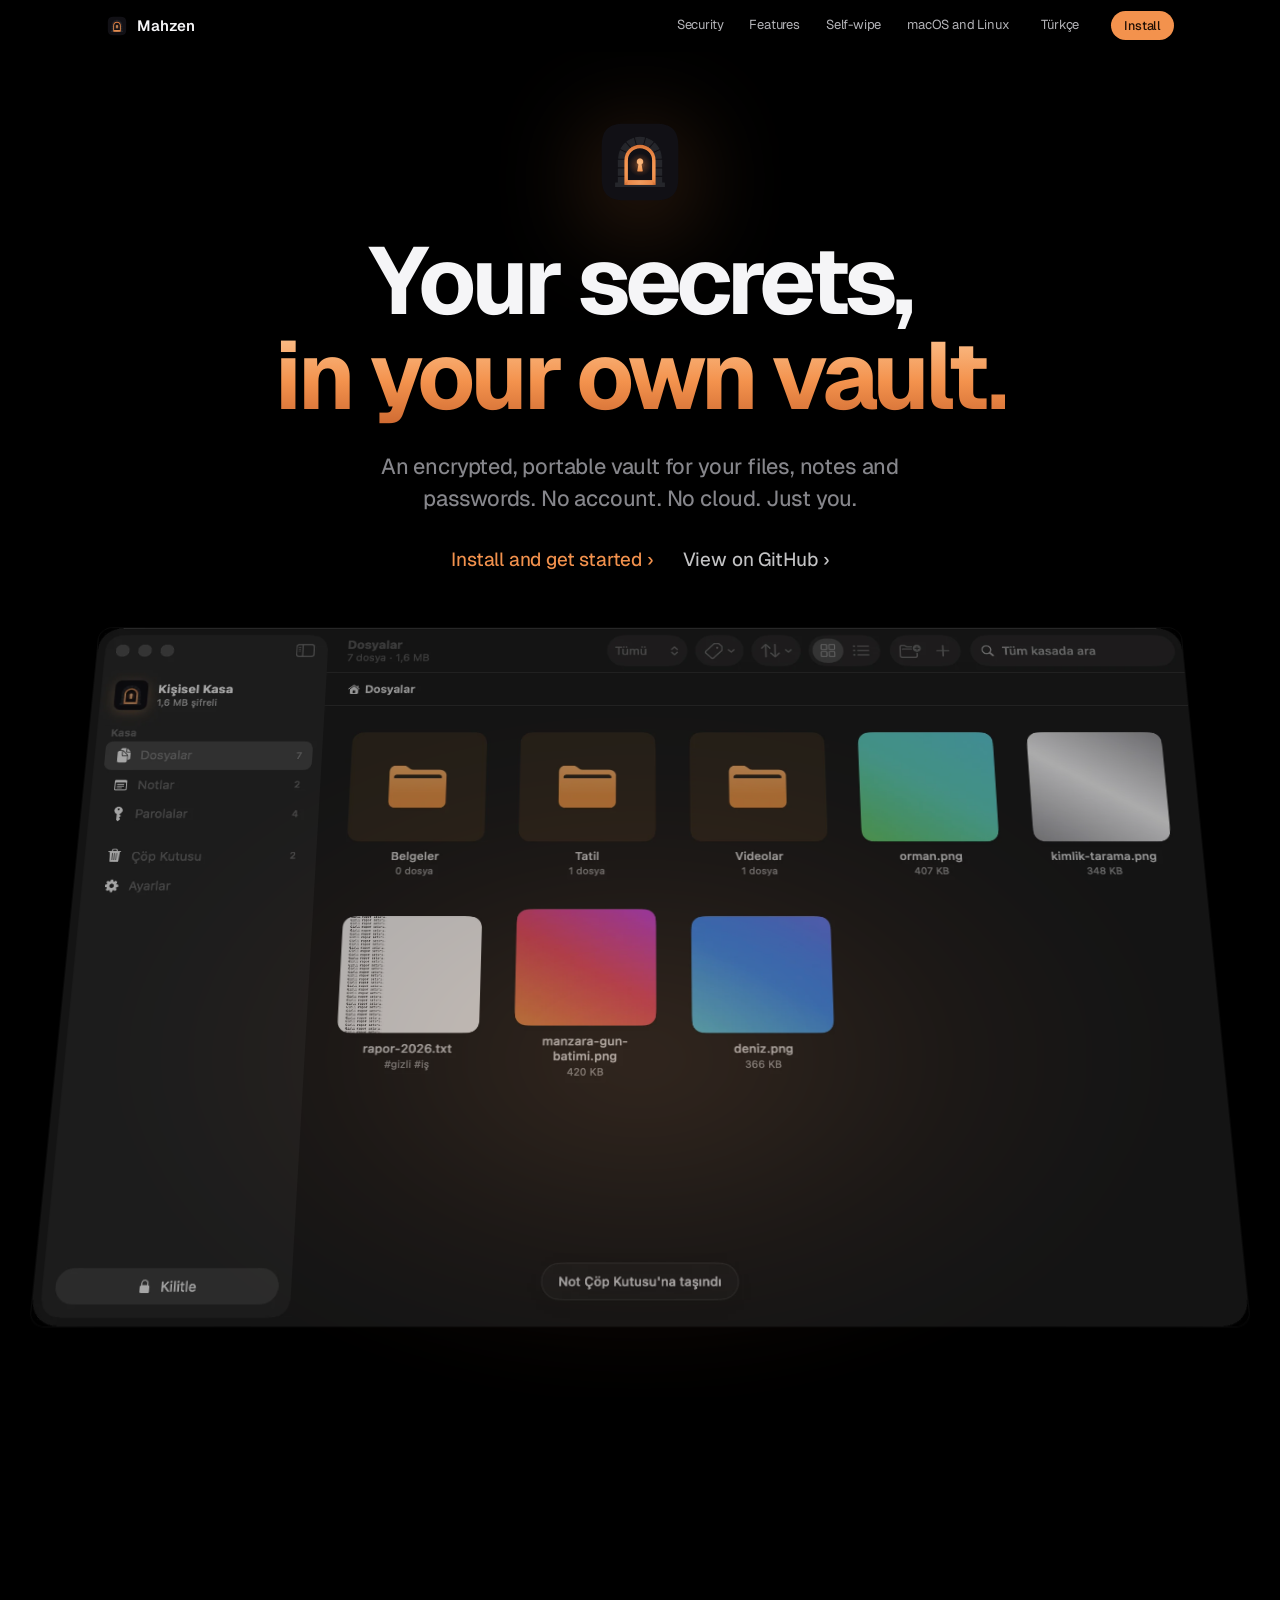
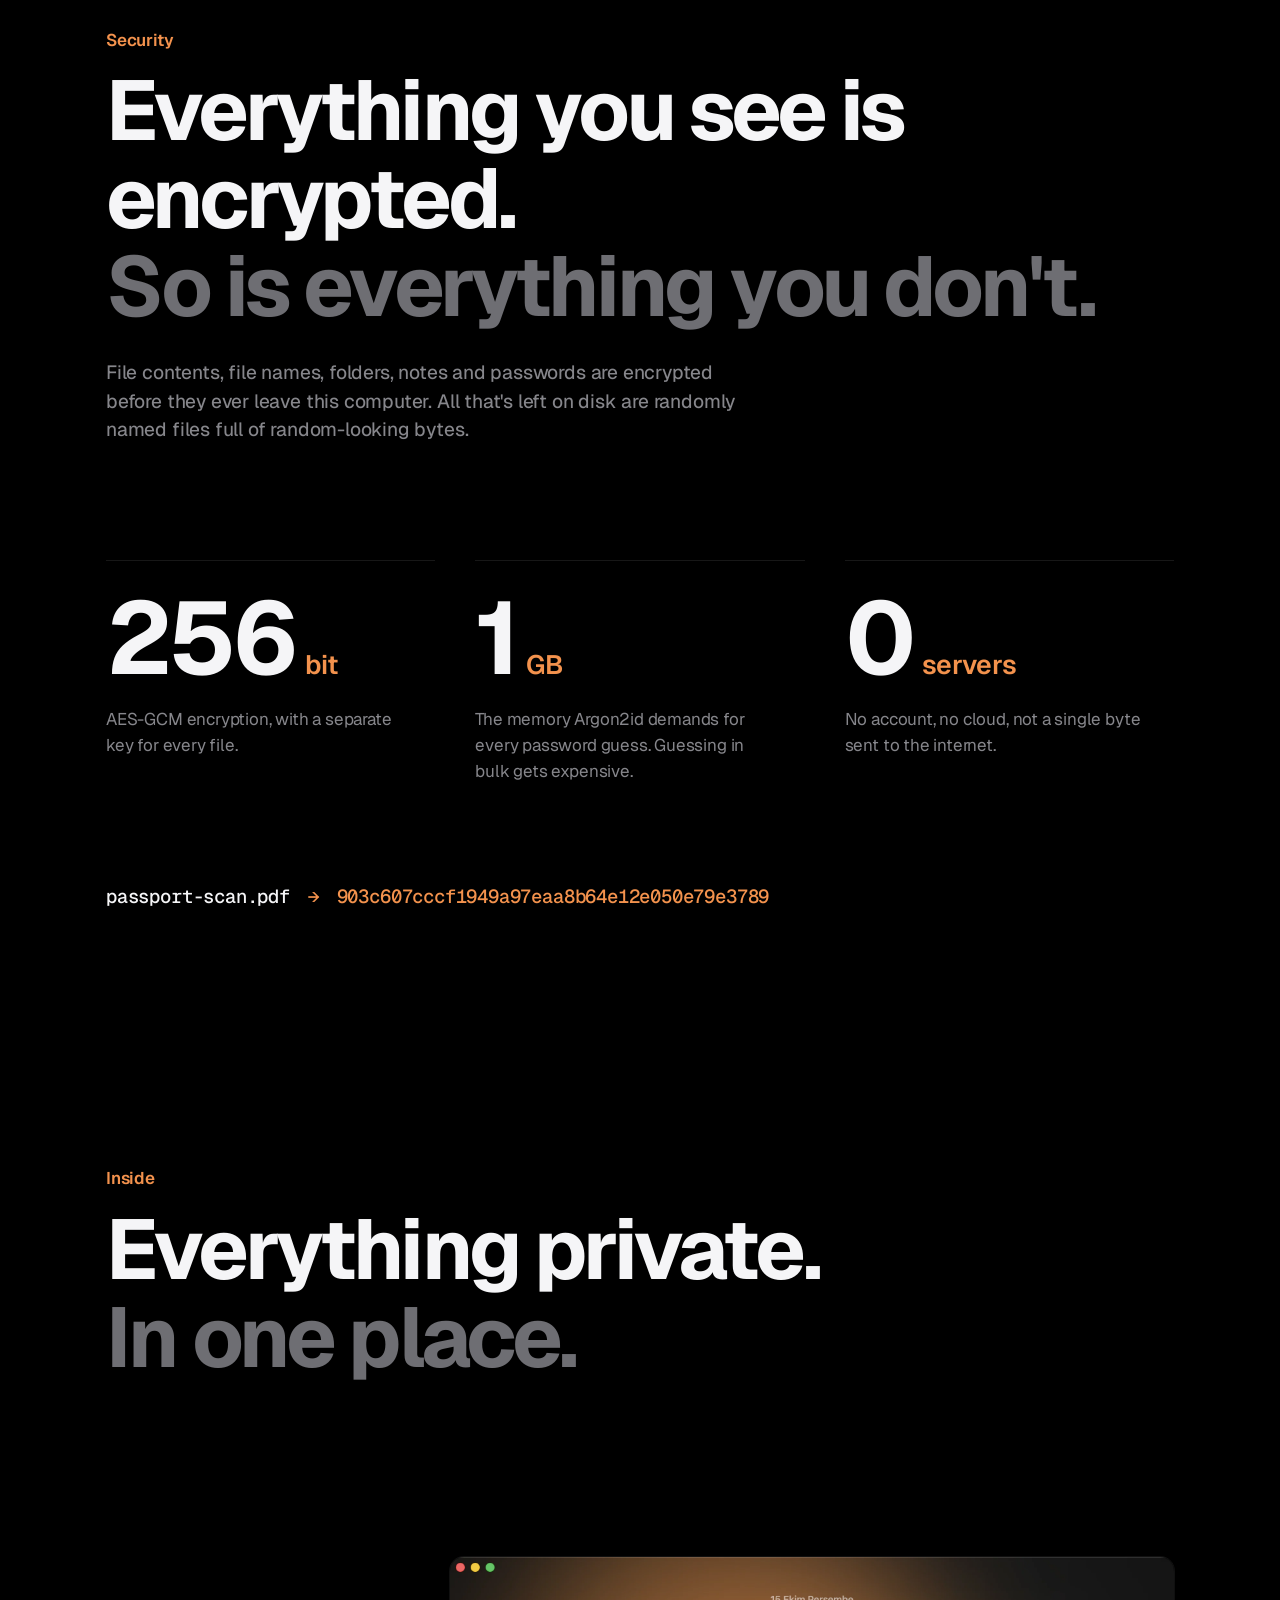
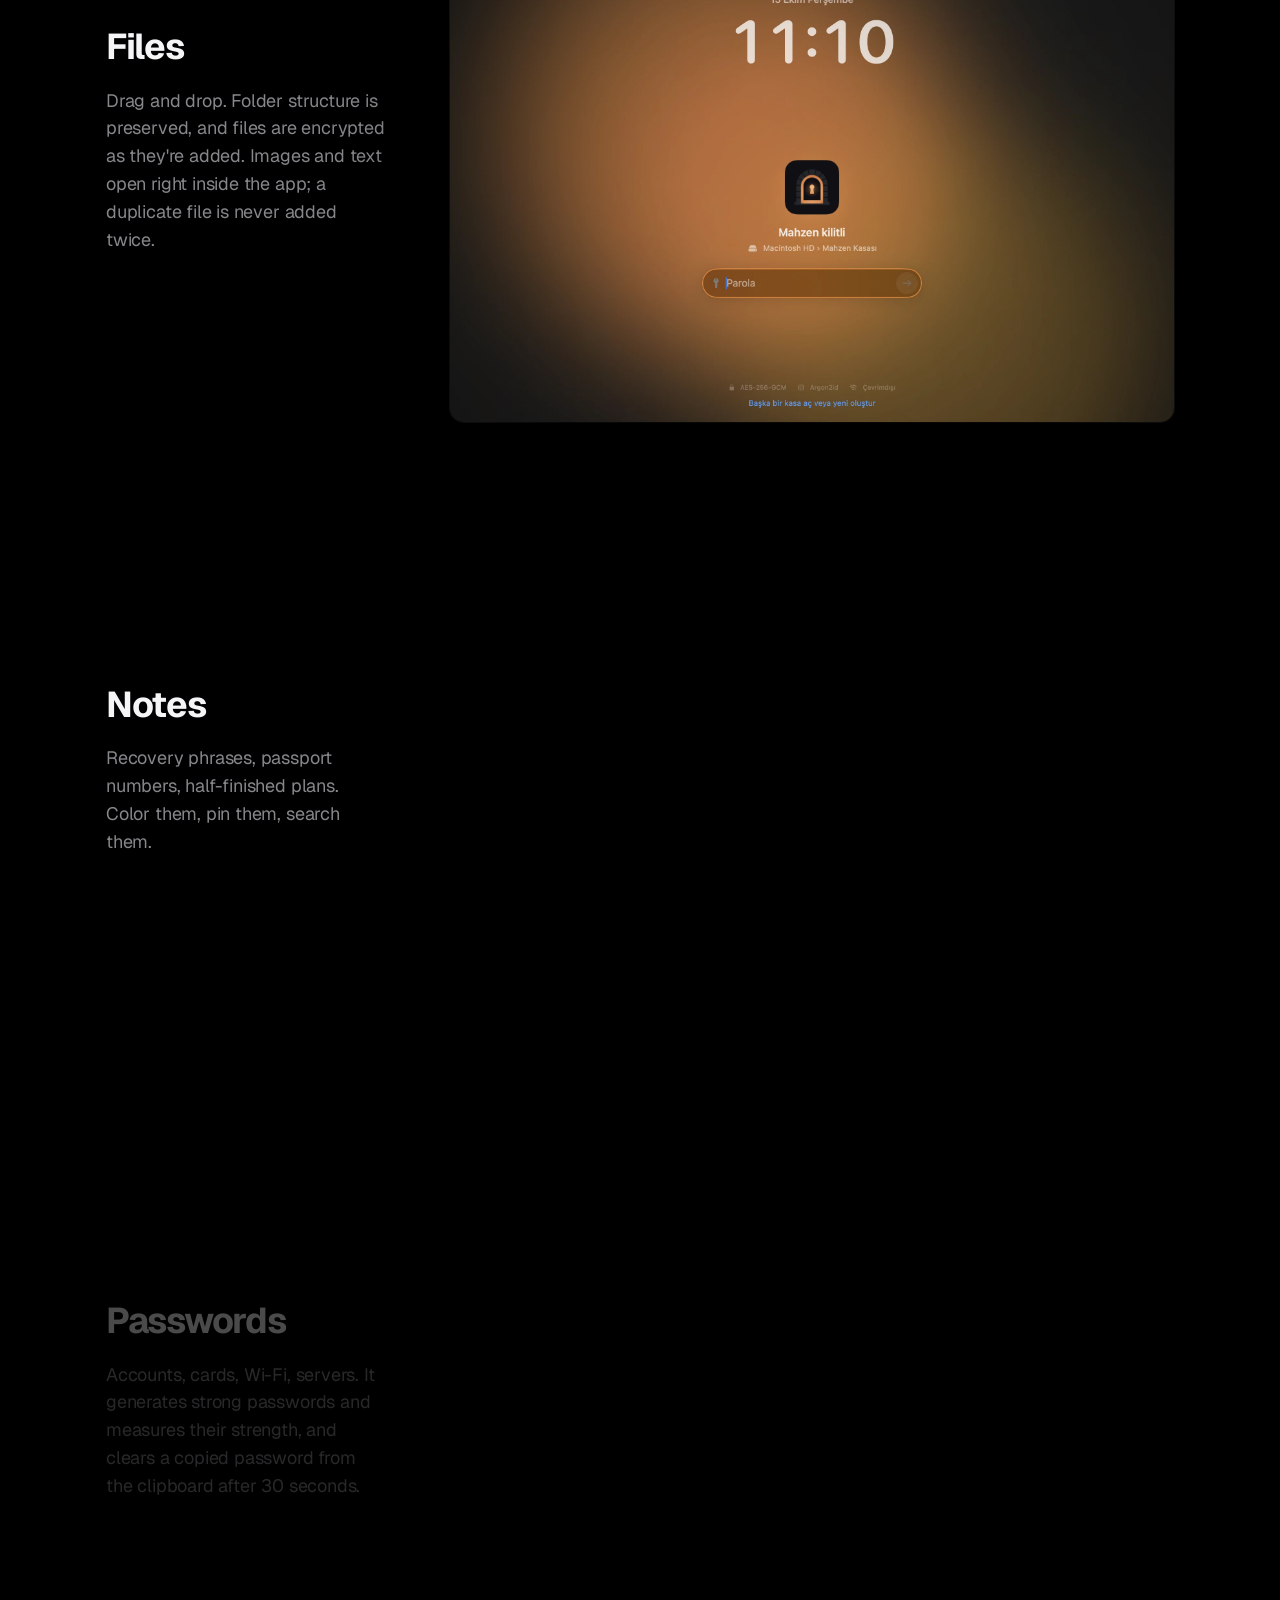
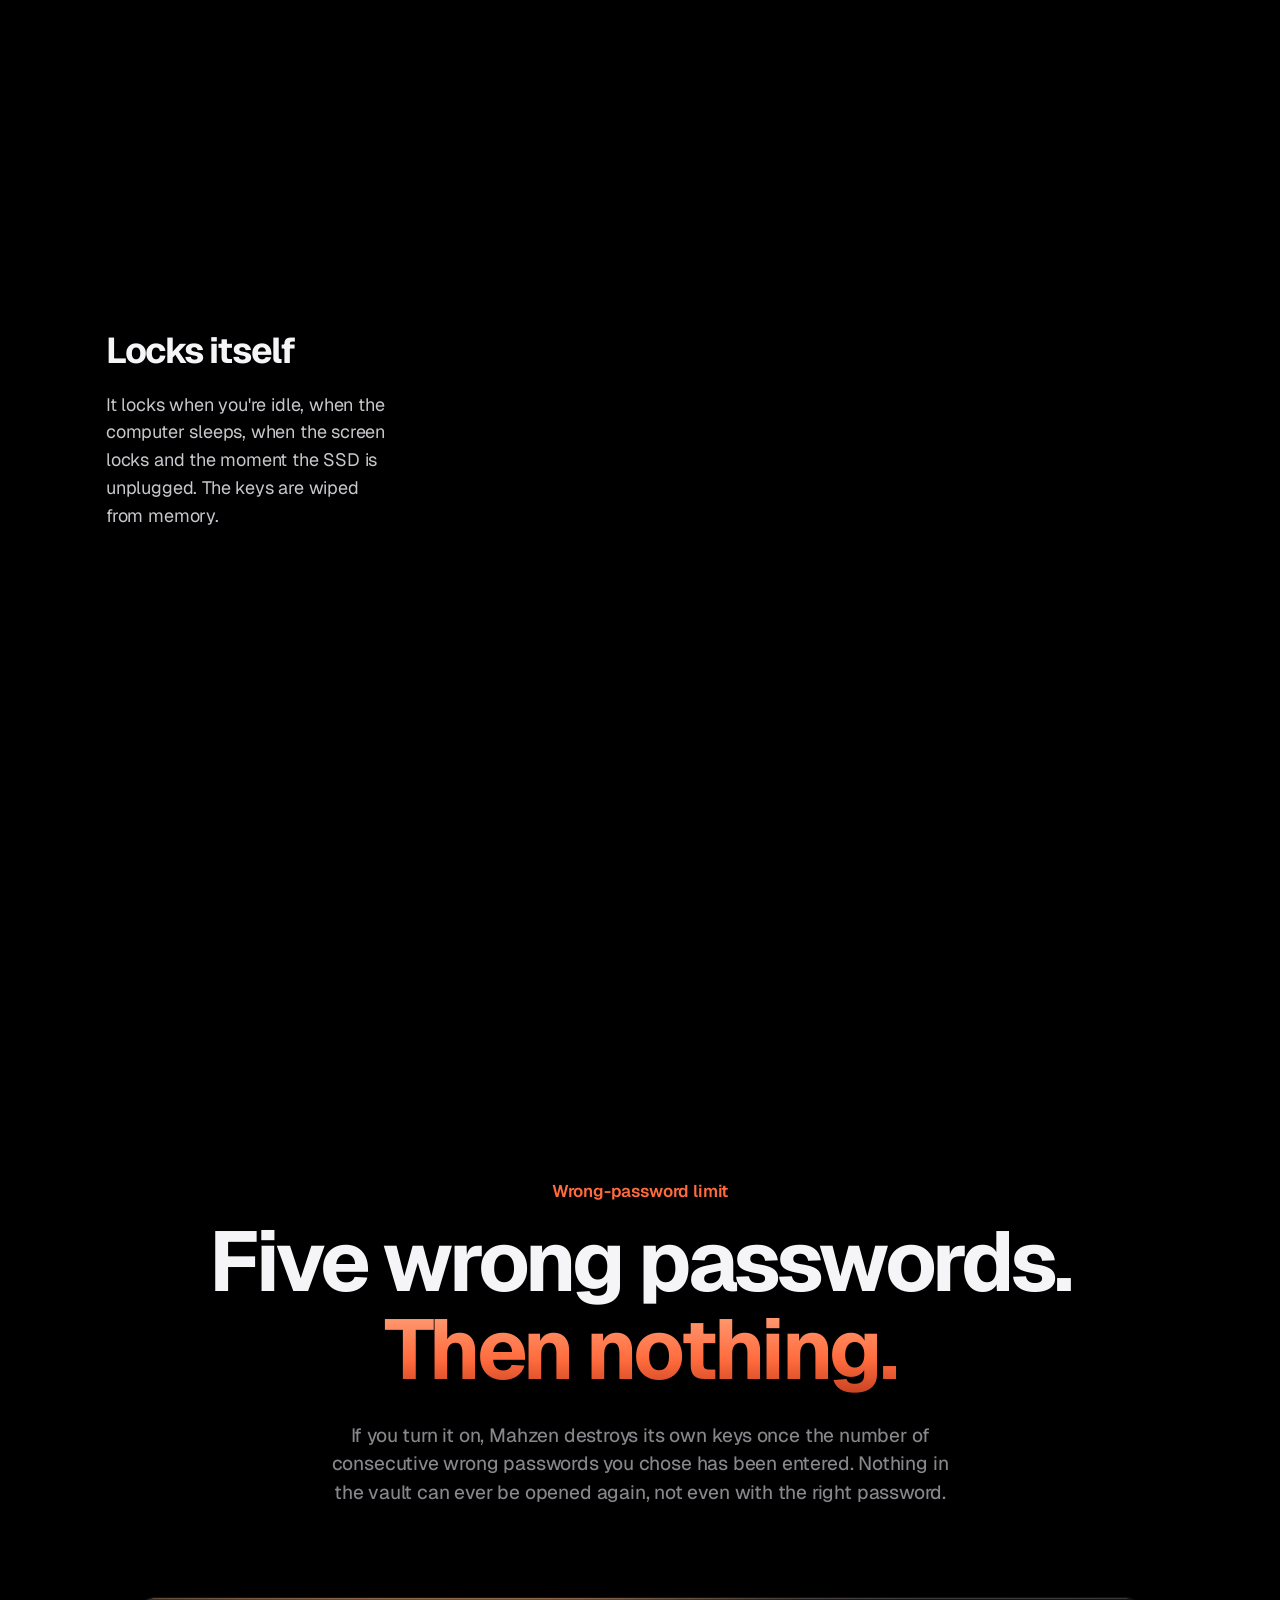
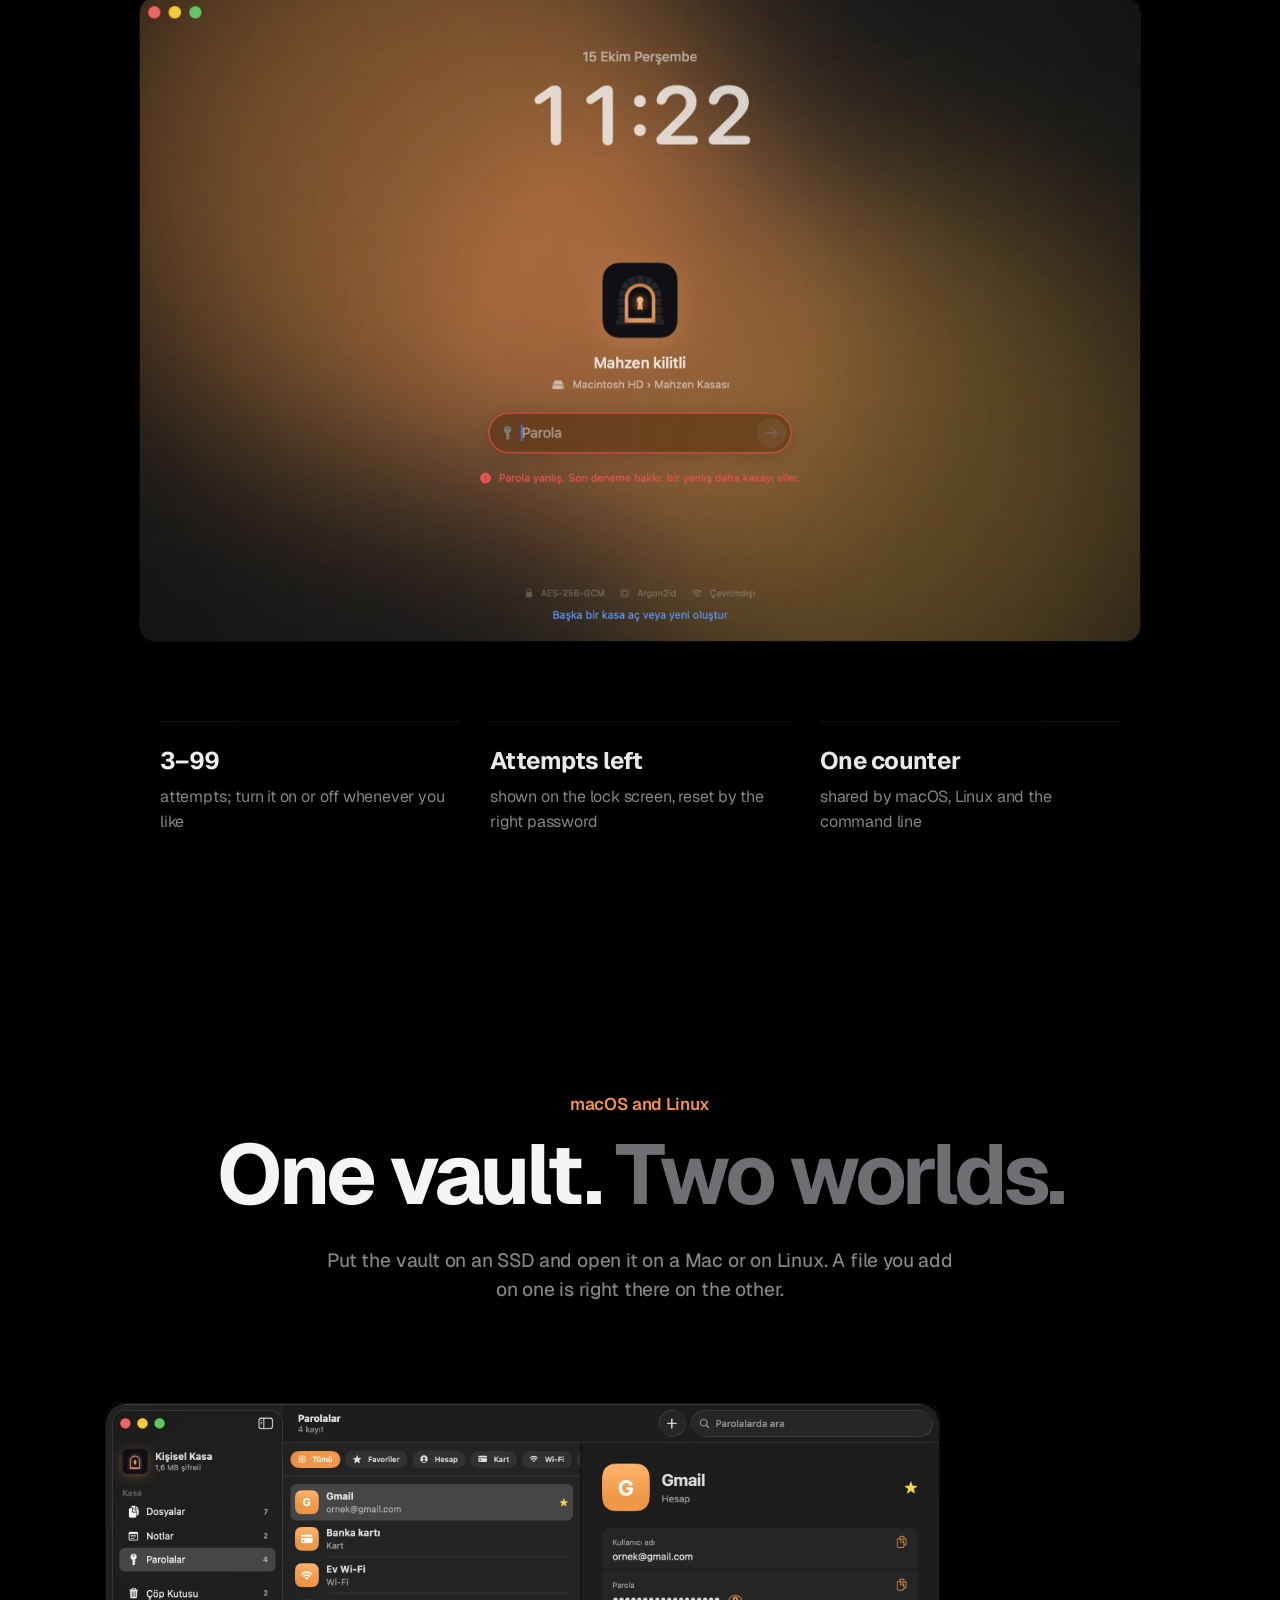
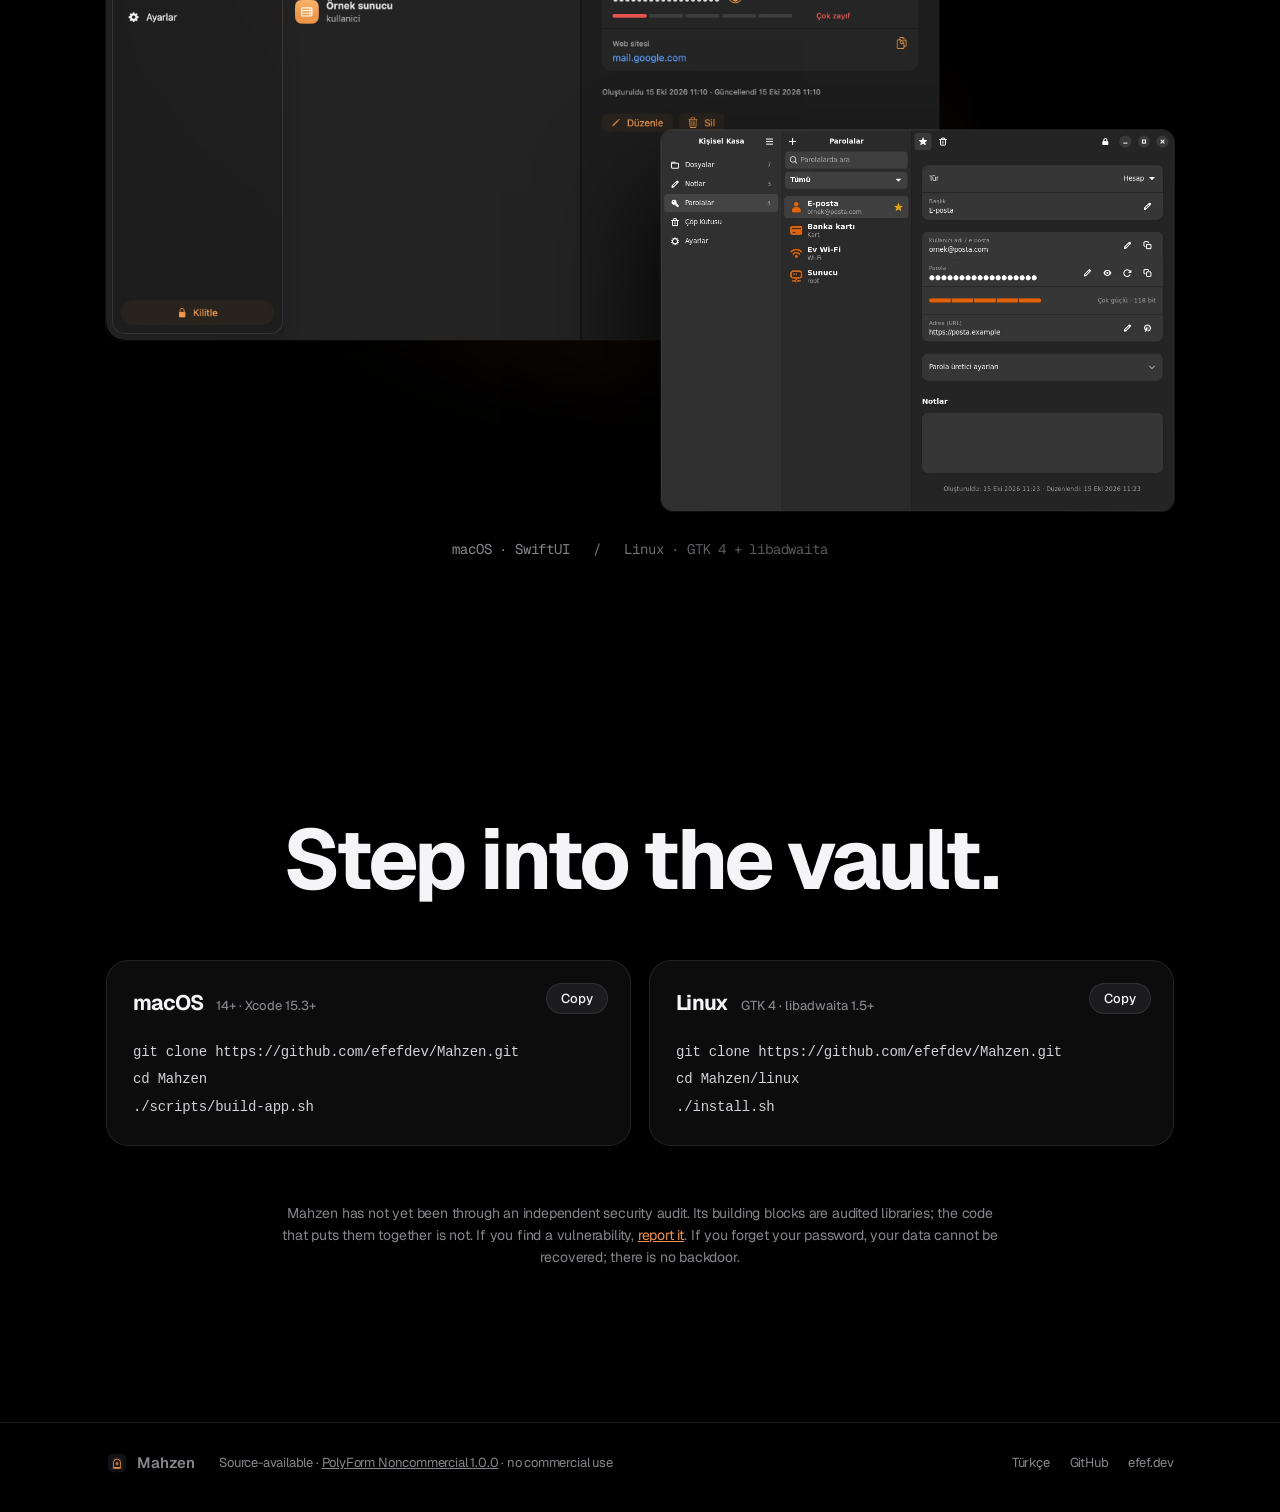
==== commit 09caa836: "Tanıtım sitesi: İngilizce sayfa (/en/) ve dil bağlantısı" ====
--- a/site/index.html
+++ b/site/index.html
@@ -7,8 +7,33 @@
   <meta name="description" content="Mahzen; dosyalarını, notlarını ve parolalarını tek bir şifreli klasörde saklayan, çevrimdışı çalışan bir kasa. AES-256-GCM ve Argon2id. macOS ve Linux.">
   <meta name="theme-color" content="#000000">
   <link rel="canonical" href="https://mahzen.efef.dev/">
+  <link rel="alternate" hreflang="tr" href="https://mahzen.efef.dev/">
+  <link rel="alternate" hreflang="en" href="https://mahzen.efef.dev/en/">
+  <link rel="alternate" hreflang="x-default" href="https://mahzen.efef.dev/">
+  <script>
+    // Dil seçimi (yalnızca bu kök sayfada): kayıtlı tercih varsa ona, yoksa tarayıcı diline uyar.
+    (function () {
+      try {
+        if (/bot|crawl|spider|slurp|preview|facebookexternalhit|lighthouse/i.test(navigator.userAgent)) return;
+        var en = new URL("en/", location.href).href, dil = null;
+        if (document.referrer.indexOf(en) === 0) return; // İngilizce sayfadan bilerek gelindi
+        try { dil = localStorage.getItem("mahzen-dil"); } catch (e) {}
+        if (dil !== "tr" && dil !== "en") {
+          var diller = navigator.languages && navigator.languages.length ? navigator.languages : [navigator.language];
+          var bilinen = [].filter.call(diller, Boolean);
+          if (!bilinen.length) return;
+          dil = bilinen.some(function (d) { return /^tr(-|$)/i.test(d); }) ? "tr" : "en";
+        }
+        if (dil !== "en") return;
+        var bolum = { "#guvenlik": "#security", "#ozellikler": "#features", "#sinir": "#wipe", "#sistemler": "#systems", "#kurulum": "#install" };
+        location.replace(en + (bolum[location.hash] || ""));
+      } catch (e) {}
+    })();
+  </script>
   <link rel="icon" href="img/mahzen-logo.svg" type="image/svg+xml">
   <meta property="og:type" content="website">
+  <meta property="og:locale" content="tr_TR">
+  <meta property="og:locale:alternate" content="en_US">
   <meta property="og:url" content="https://mahzen.efef.dev/">
   <meta property="og:title" content="Mahzen — Sırların, kendi mahzeninde.">
   <meta property="og:description" content="Dosyalar, notlar ve parolalar için çevrimdışı, şifreli, taşınabilir kasa. macOS ve Linux.">
@@ -29,6 +54,7 @@
         <a href="#sinir">Kendini silme</a>
         <a href="#sistemler"><span lang="en">macOS</span> ve <span lang="en">Linux</span></a>
       </nav>
+      <a class="nav-dil" href="en/" lang="en" hreflang="en" data-dil="en">English</a>
       <a class="nav-btn" href="#kurulum">Kur</a>
     </div>
   </header>
@@ -173,7 +199,7 @@
     <div class="footer-in">
       <a class="brand" href="#ust"><img src="img/mahzen-logo.svg" alt="" width="22" height="22">Mahzen</a>
       <p>Kaynağı açık · <a href="https://github.com/efefdev/Mahzen/blob/main/LICENSE" rel="noopener">PolyForm Noncommercial 1.0.0</a> · ticari kullanıma kapalı</p>
-      <p class="footer-links"><a href="https://github.com/efefdev/Mahzen" rel="noopener">GitHub</a><a href="https://efef.dev" rel="noopener">efef.dev</a></p>
+      <p class="footer-links"><a href="en/" lang="en" hreflang="en" data-dil="en">English</a><a href="https://github.com/efefdev/Mahzen" rel="noopener">GitHub</a><a href="https://efef.dev" rel="noopener">efef.dev</a></p>
     </div>
   </footer>
 
--- a/site/style.css
+++ b/site/style.css
@@ -46,6 +46,8 @@
 .nav nav { display: flex; gap: 26px; margin-left: auto; }
 .nav nav a { font-size: 13px; color: #d2d2d7; text-decoration: none; opacity: .85; transition: opacity .2s, color .2s; }
 .nav nav a:hover { opacity: 1; color: #fff; }
+.nav-dil { font-size: 13px; color: #d2d2d7; text-decoration: none; opacity: .85; transition: opacity .2s, color .2s; }
+.nav-dil:hover { opacity: 1; color: #fff; }
 .nav-btn {
   font-size: 12.5px; font-weight: 500; text-decoration: none; padding: 5px 13px; border-radius: 999px;
   background: var(--fire); color: #1d0e04; transition: background .2s;
@@ -186,7 +188,7 @@
 /* DUYARLI */
 @media (max-width: 900px) {
   .nav nav { display: none; }
-  .nav-btn { margin-left: auto; }
+  .nav-dil { margin-left: auto; }
   .numbers, .facts, .install-grid { grid-template-columns: minmax(0, 1fr); }
   .numbers { gap: 28px; }
   .tour-grid { grid-template-columns: minmax(0, 1fr); }
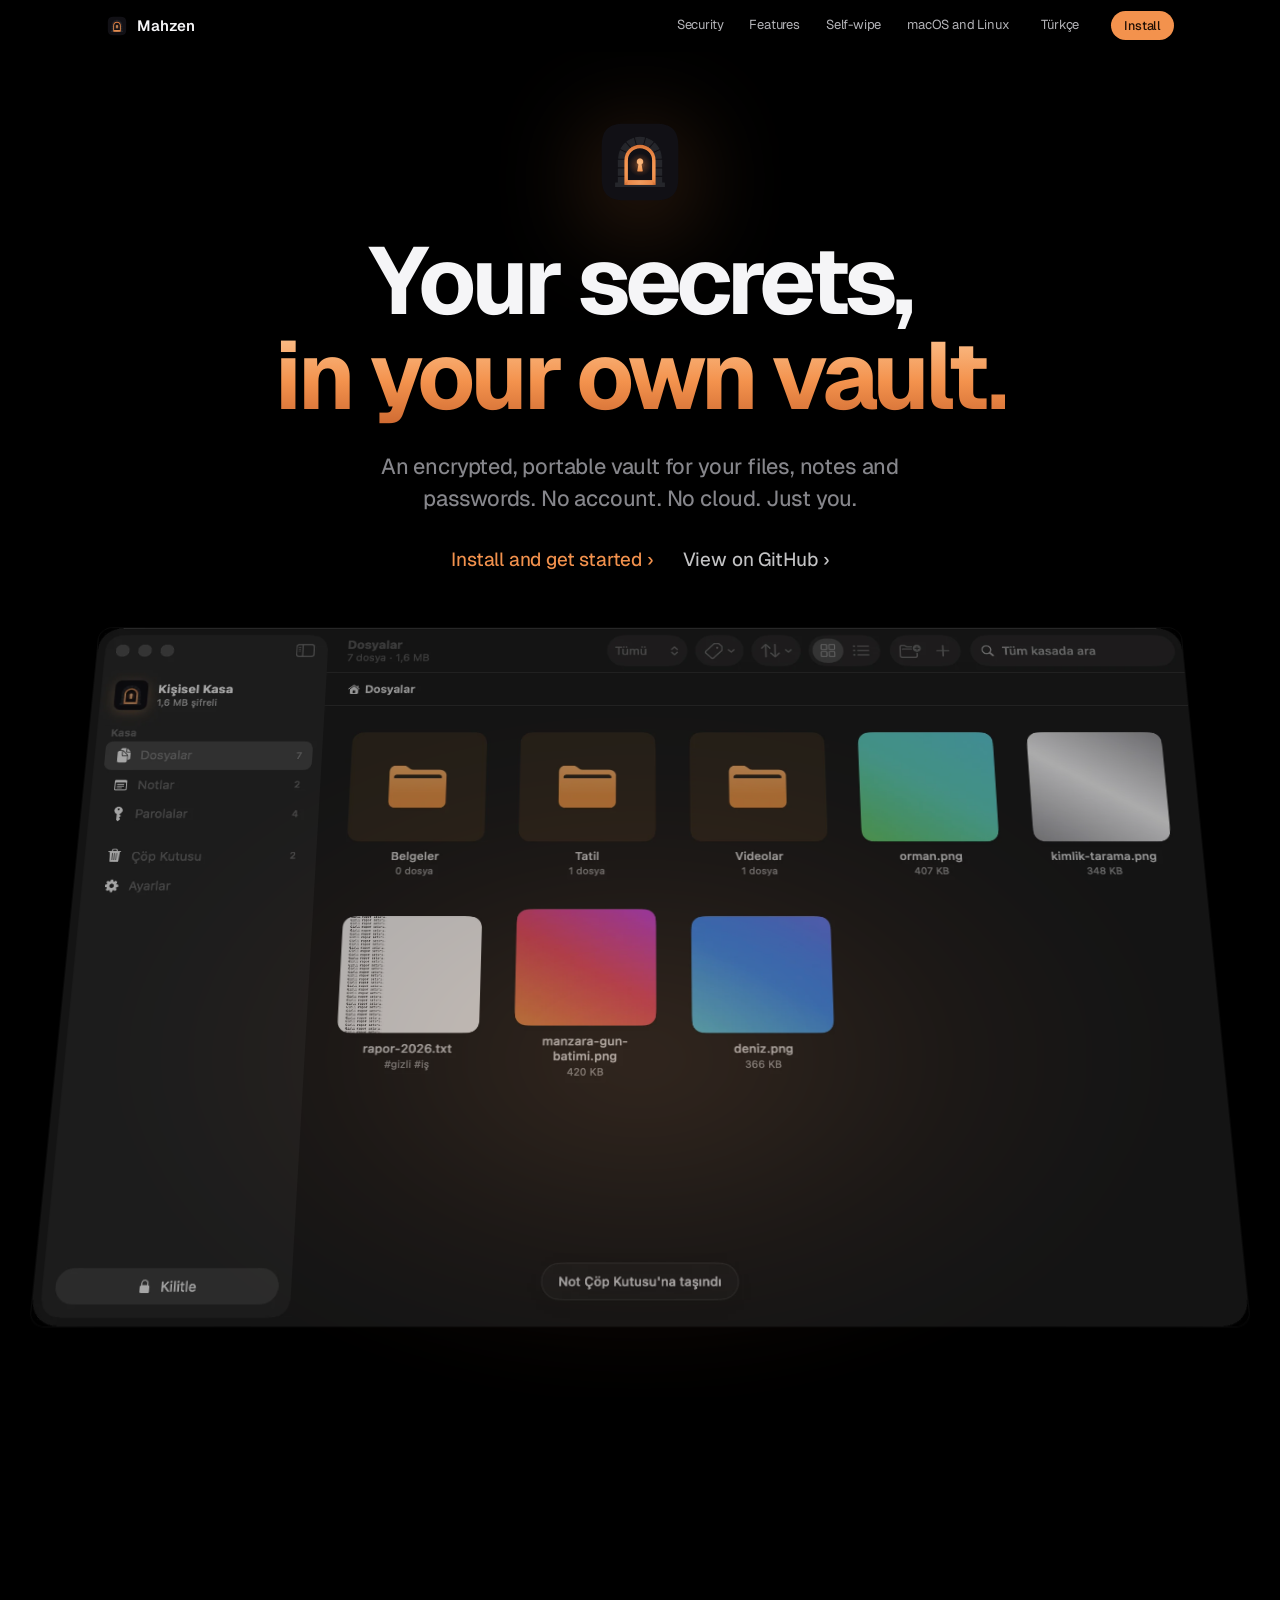
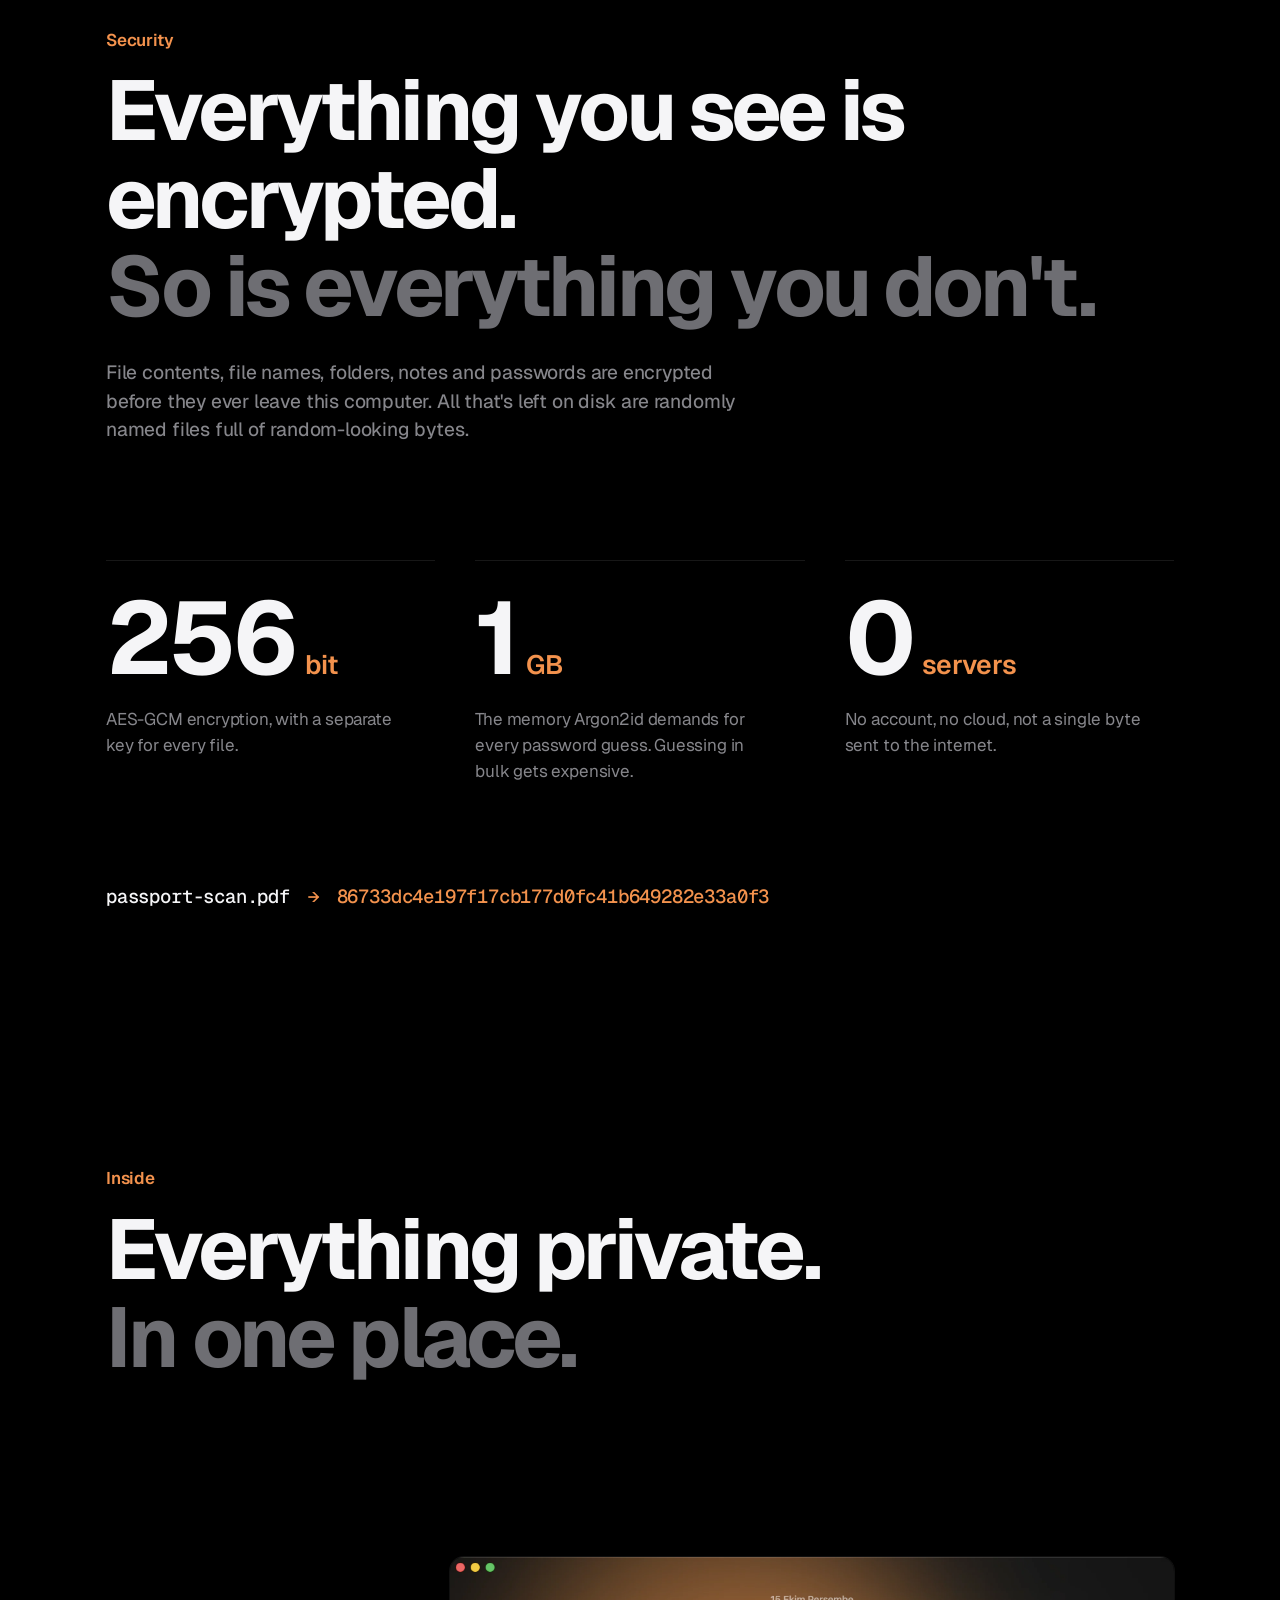
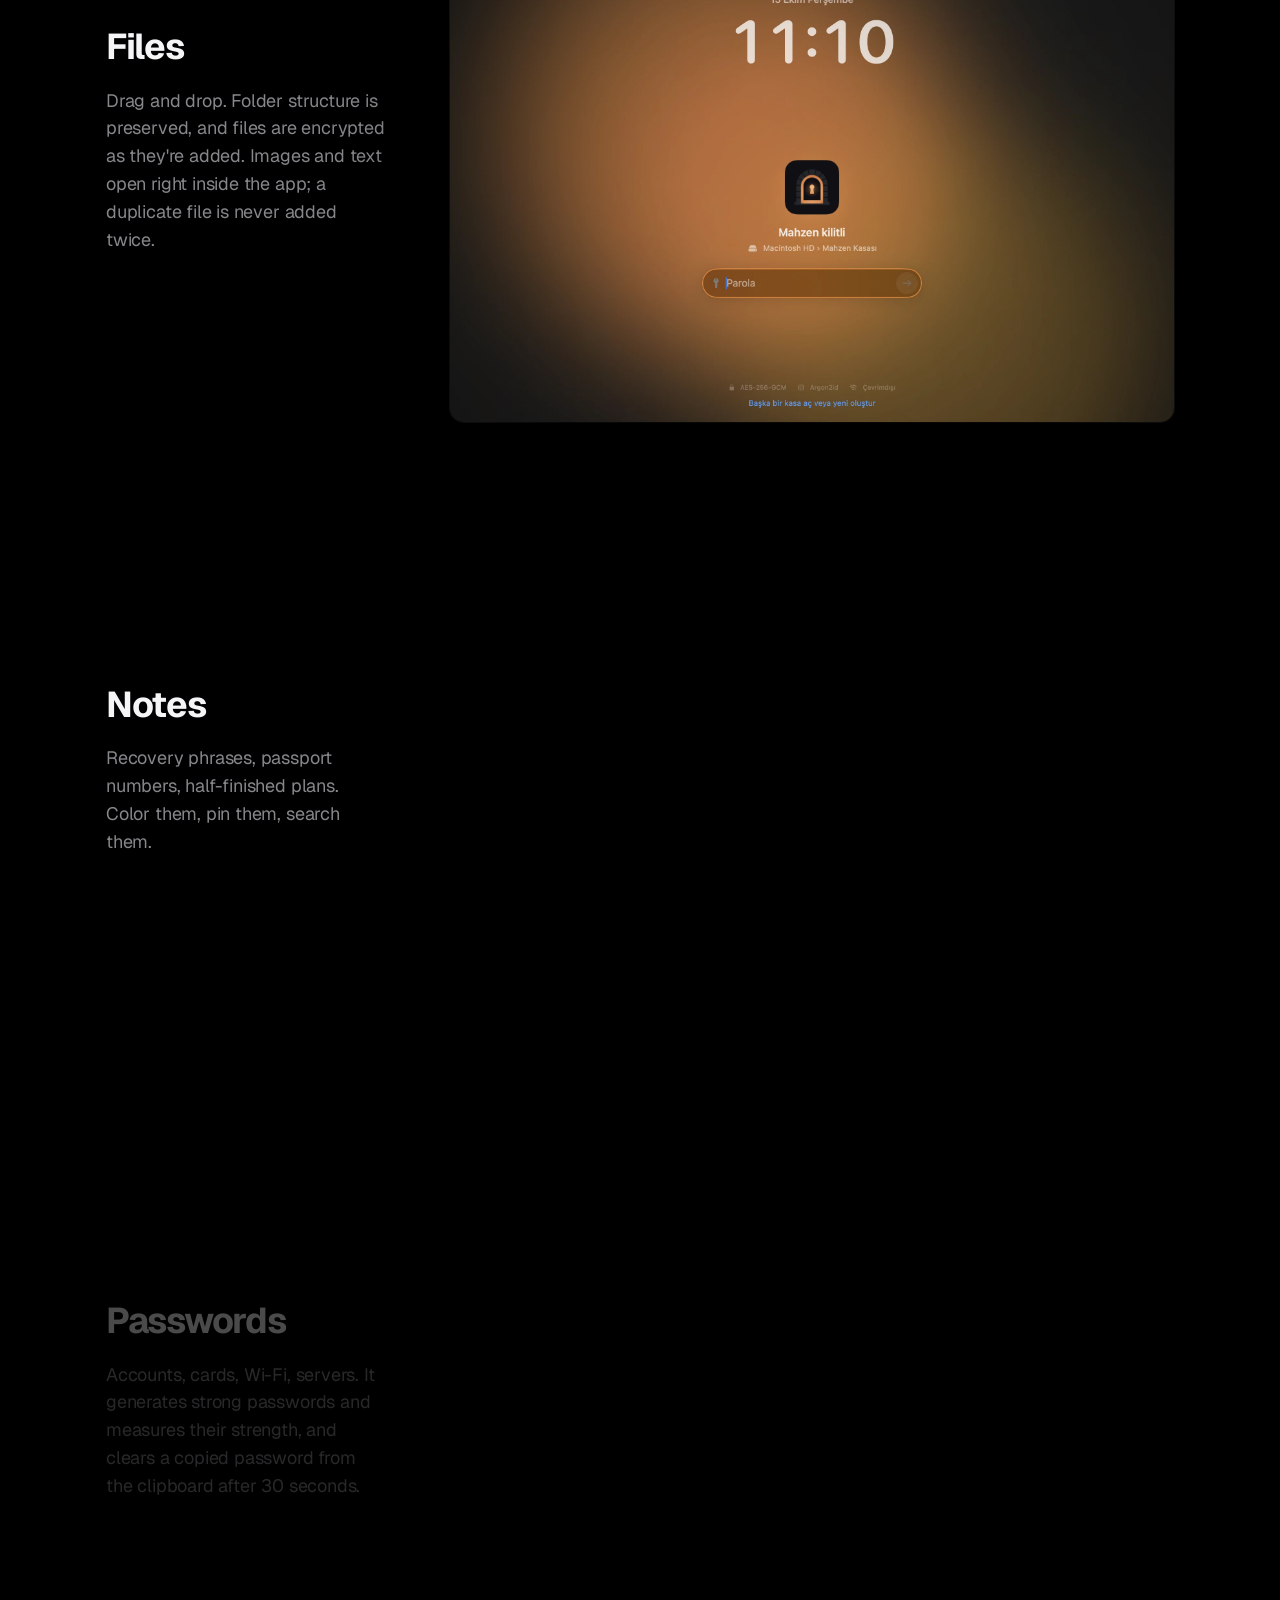
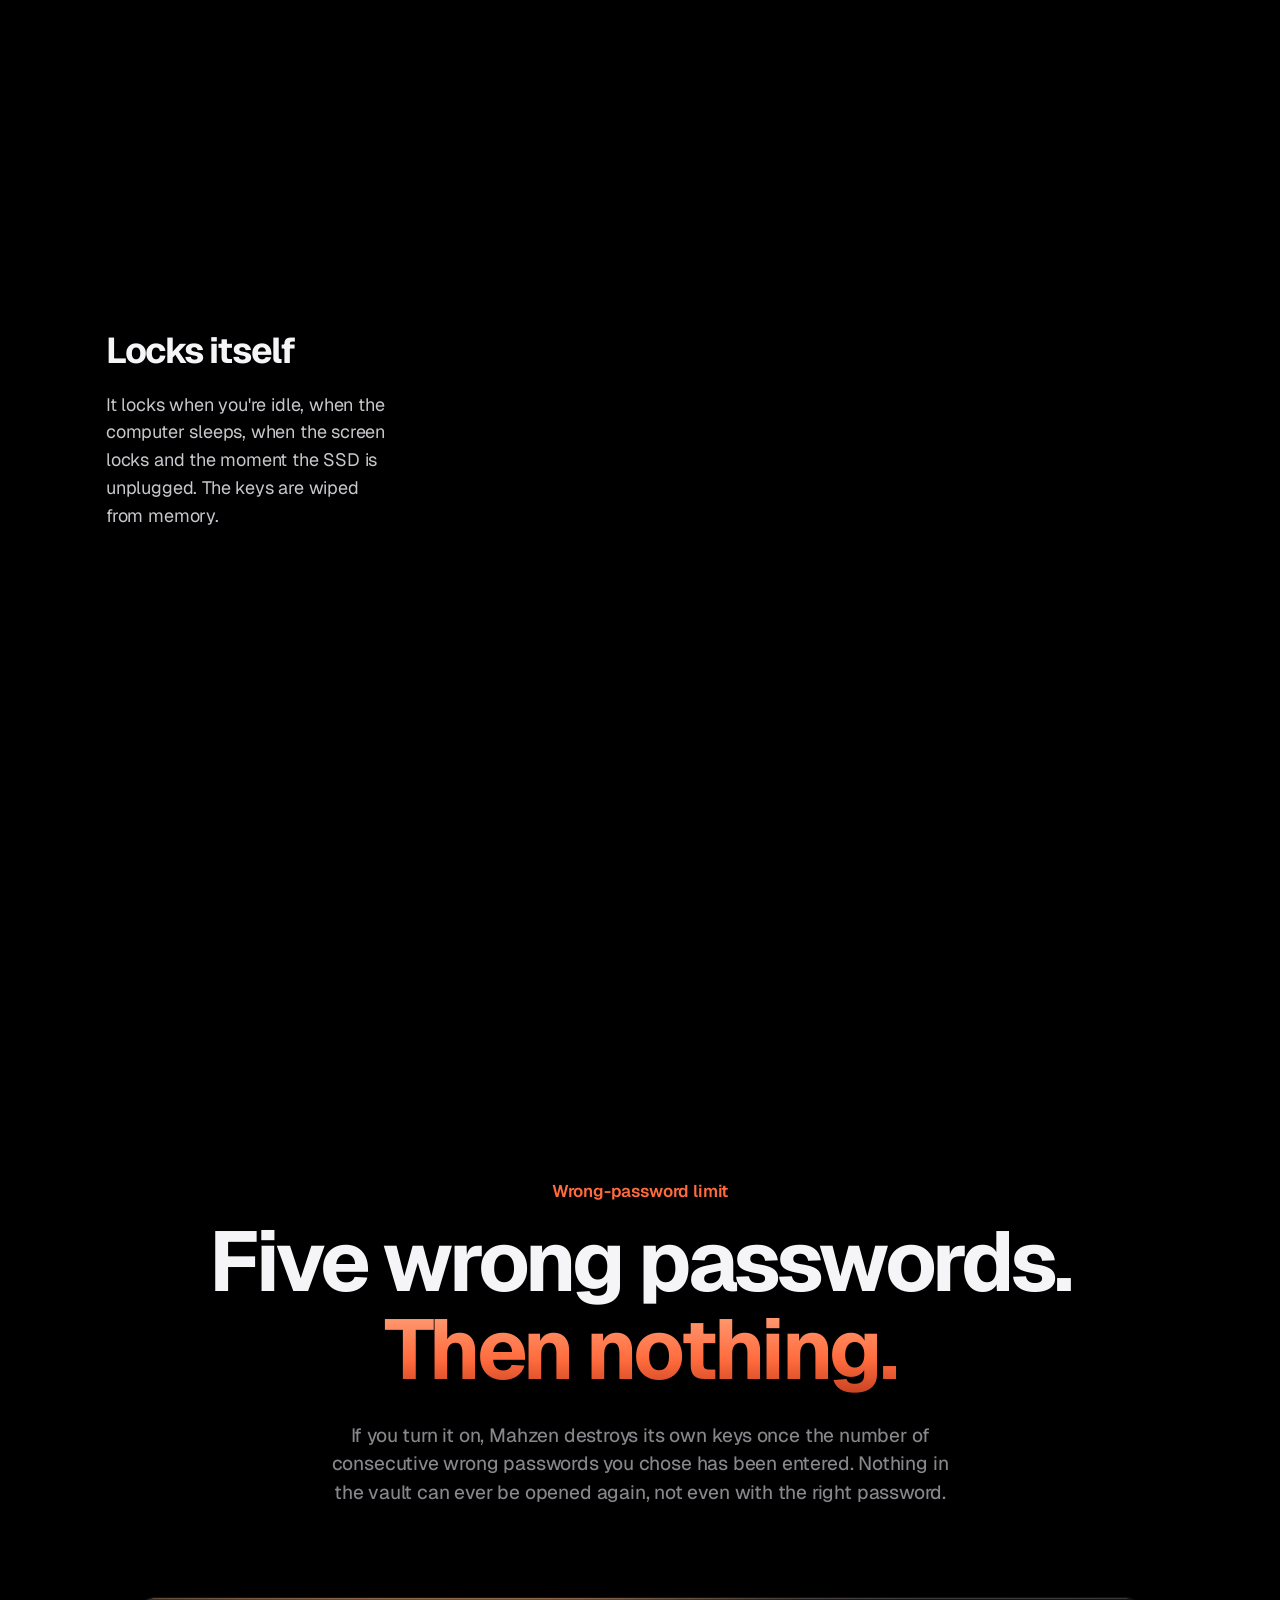
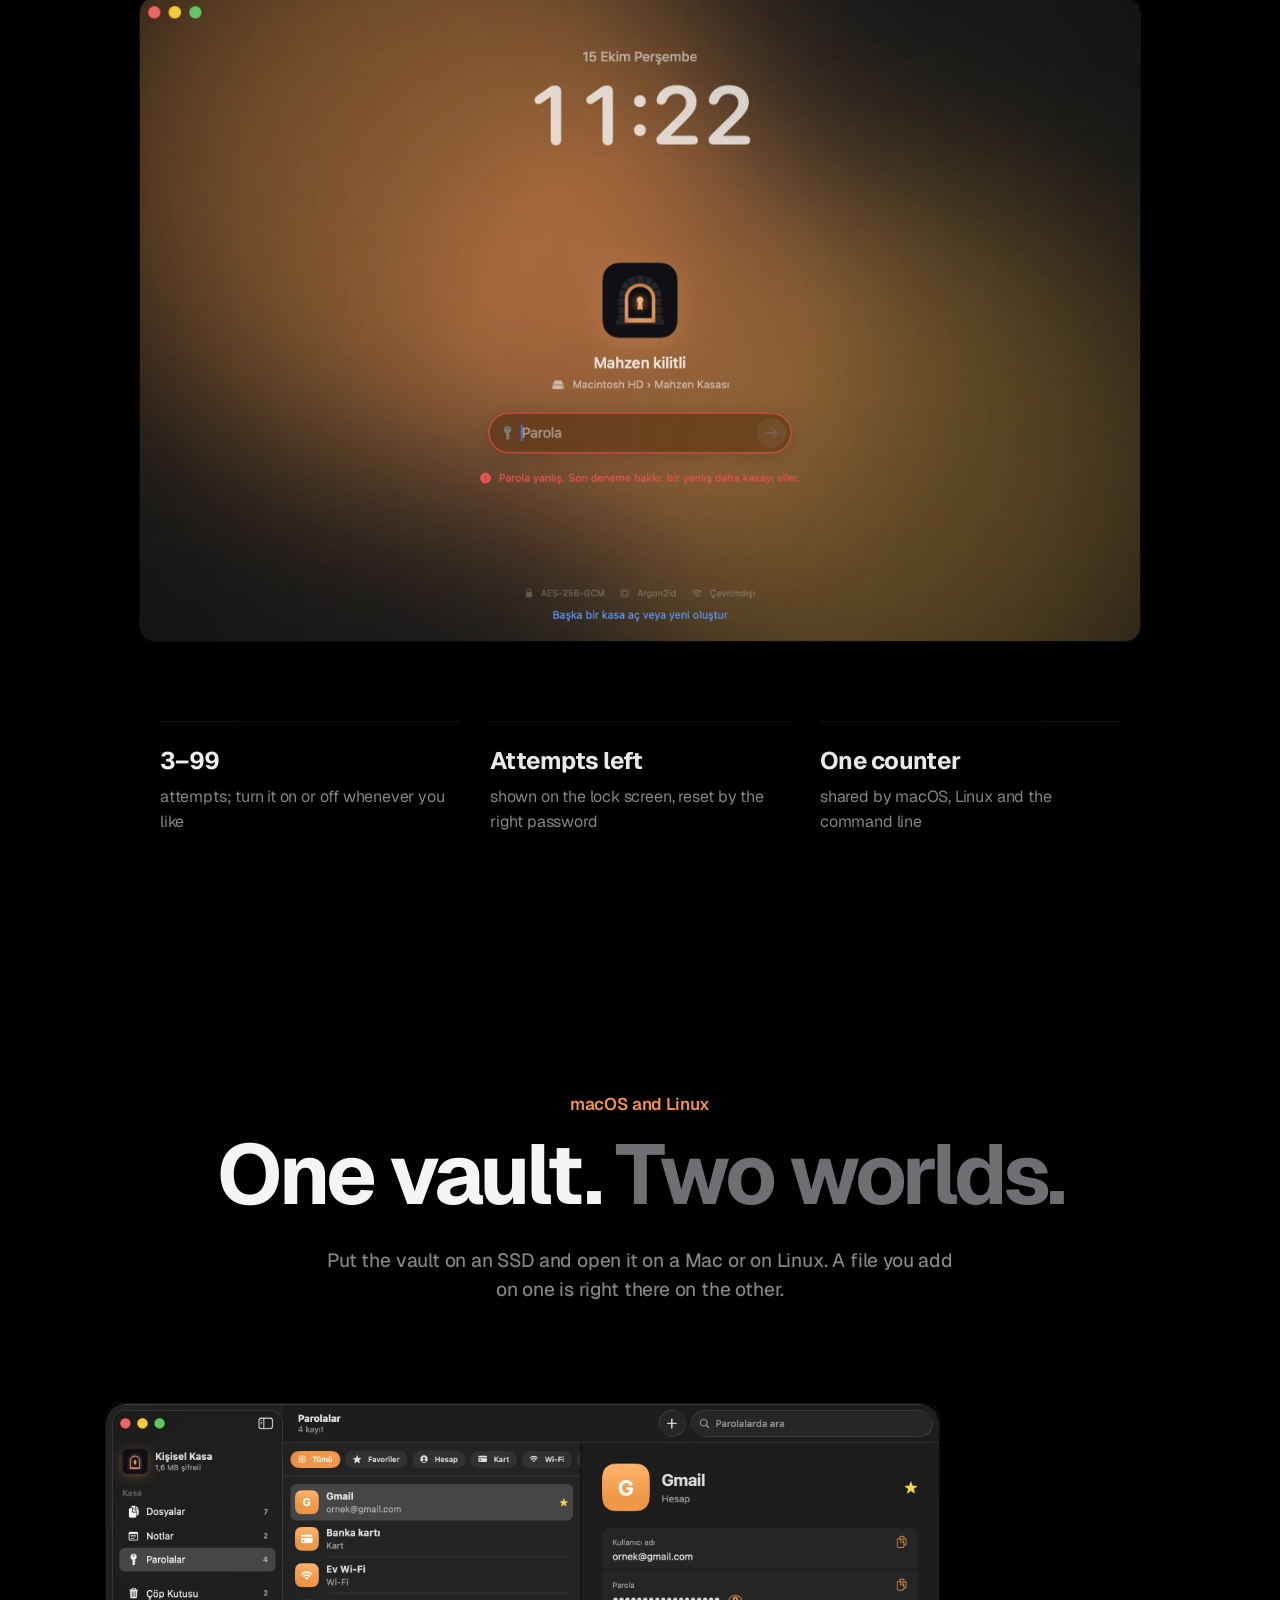
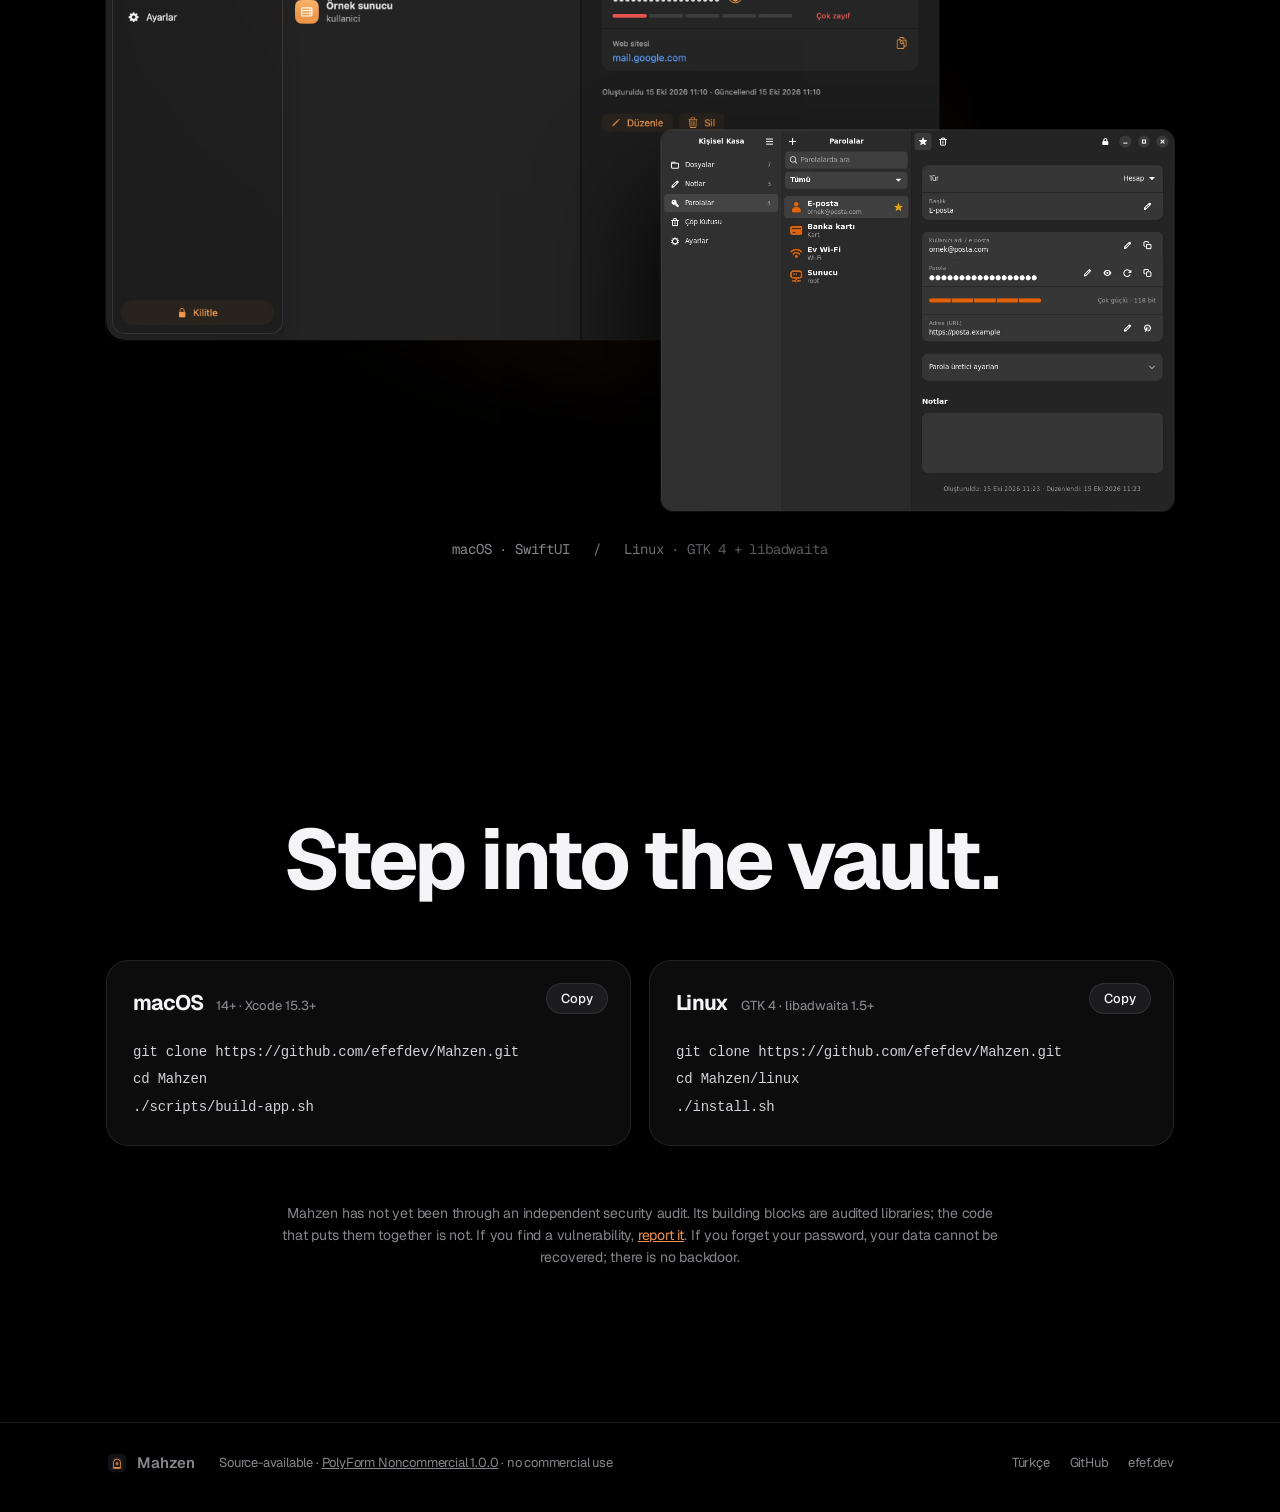
==== commit ae64106a: "README'ler İngilizce varsayılan, Telefonda Göster anlatıldı; sanal makine ağı uyarısı - README.md, S" ====
--- a/site/index.html
+++ b/site/index.html
@@ -190,7 +190,7 @@
         </div>
       </div>
       <p class="fine">Mahzen henüz bağımsız bir güvenlik denetiminden geçmedi. Yapı taşları denetlenmiş kütüphanelerdir; onları
-        birleştiren kod değildir. Bir açık bulursan <a href="https://github.com/efefdev/Mahzen/blob/main/SECURITY.md" rel="noopener">bildir</a>.
+        birleştiren kod değildir. Bir açık bulursan <a href="https://github.com/efefdev/Mahzen/blob/main/SECURITY.tr.md" rel="noopener">bildir</a>.
         Parolanı unutursan verilerin kurtarılamaz; arka kapı yoktur.</p>
     </section>
   </main>
